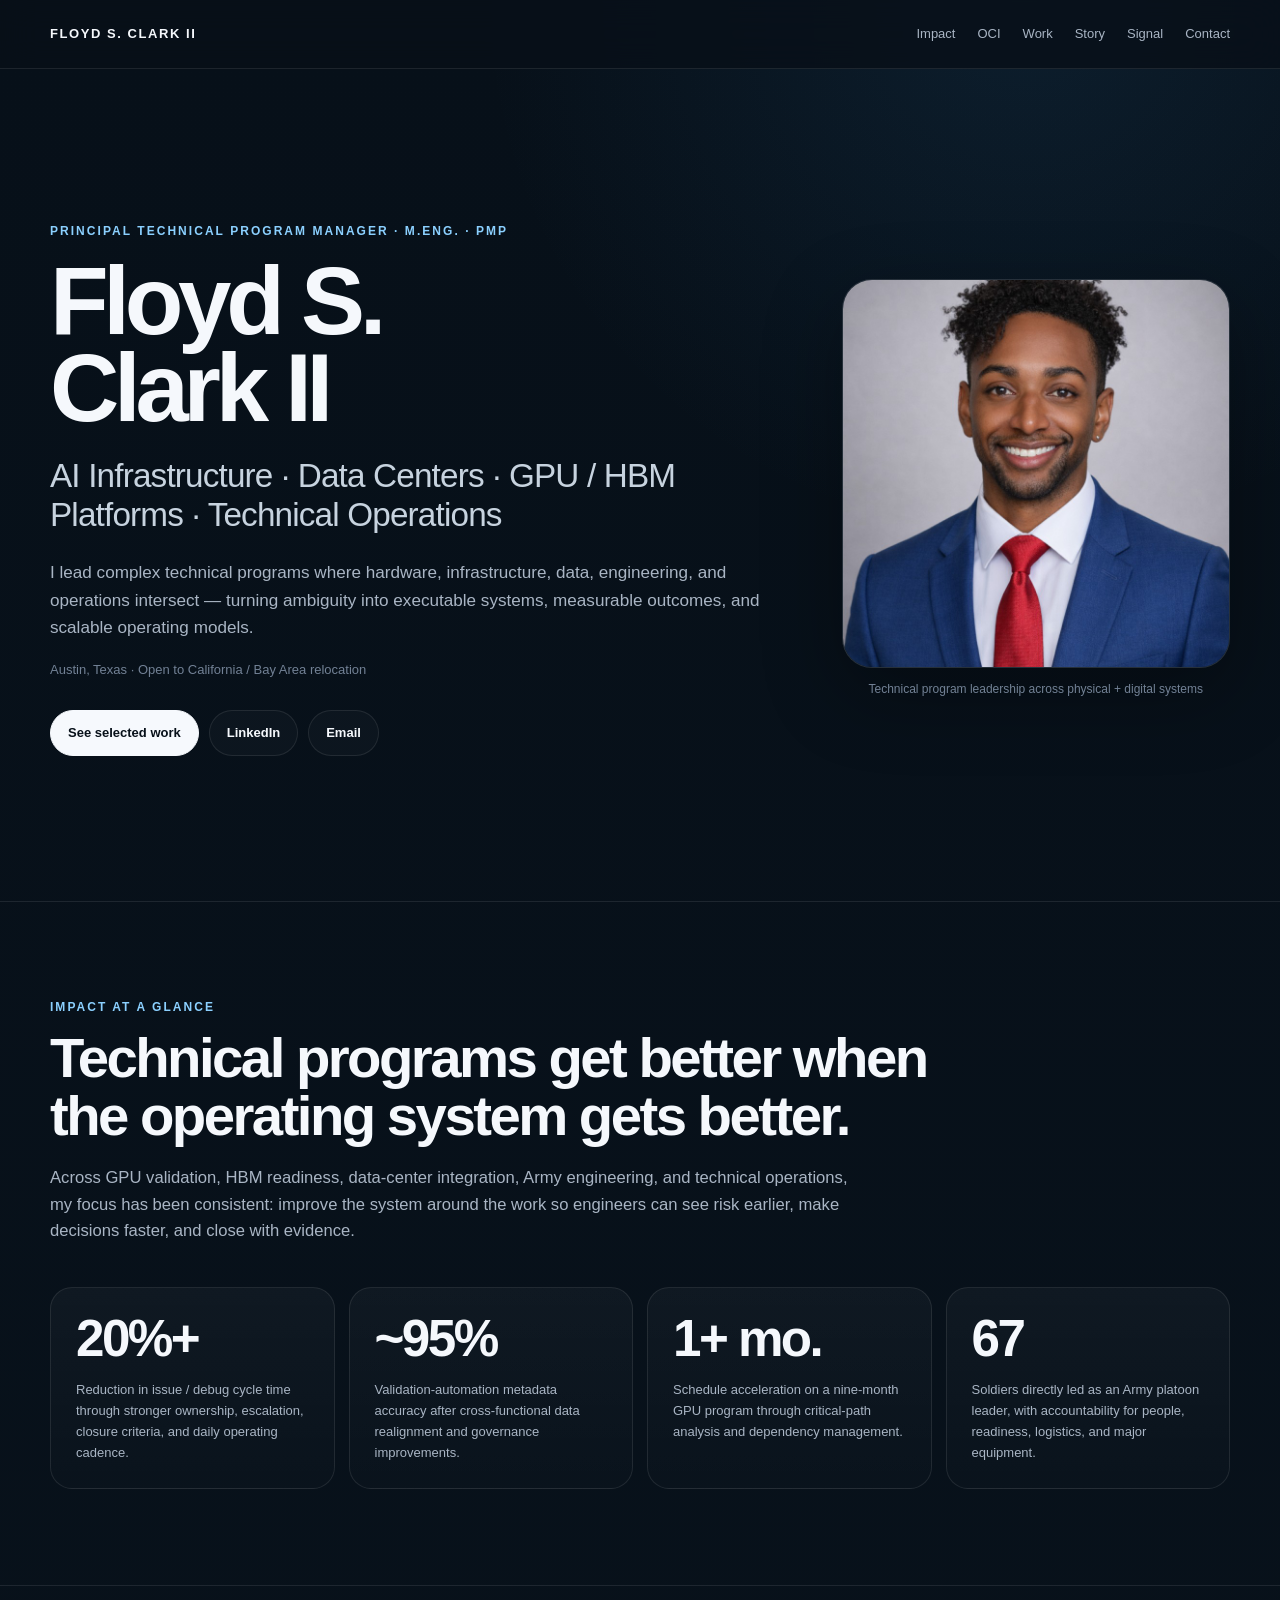
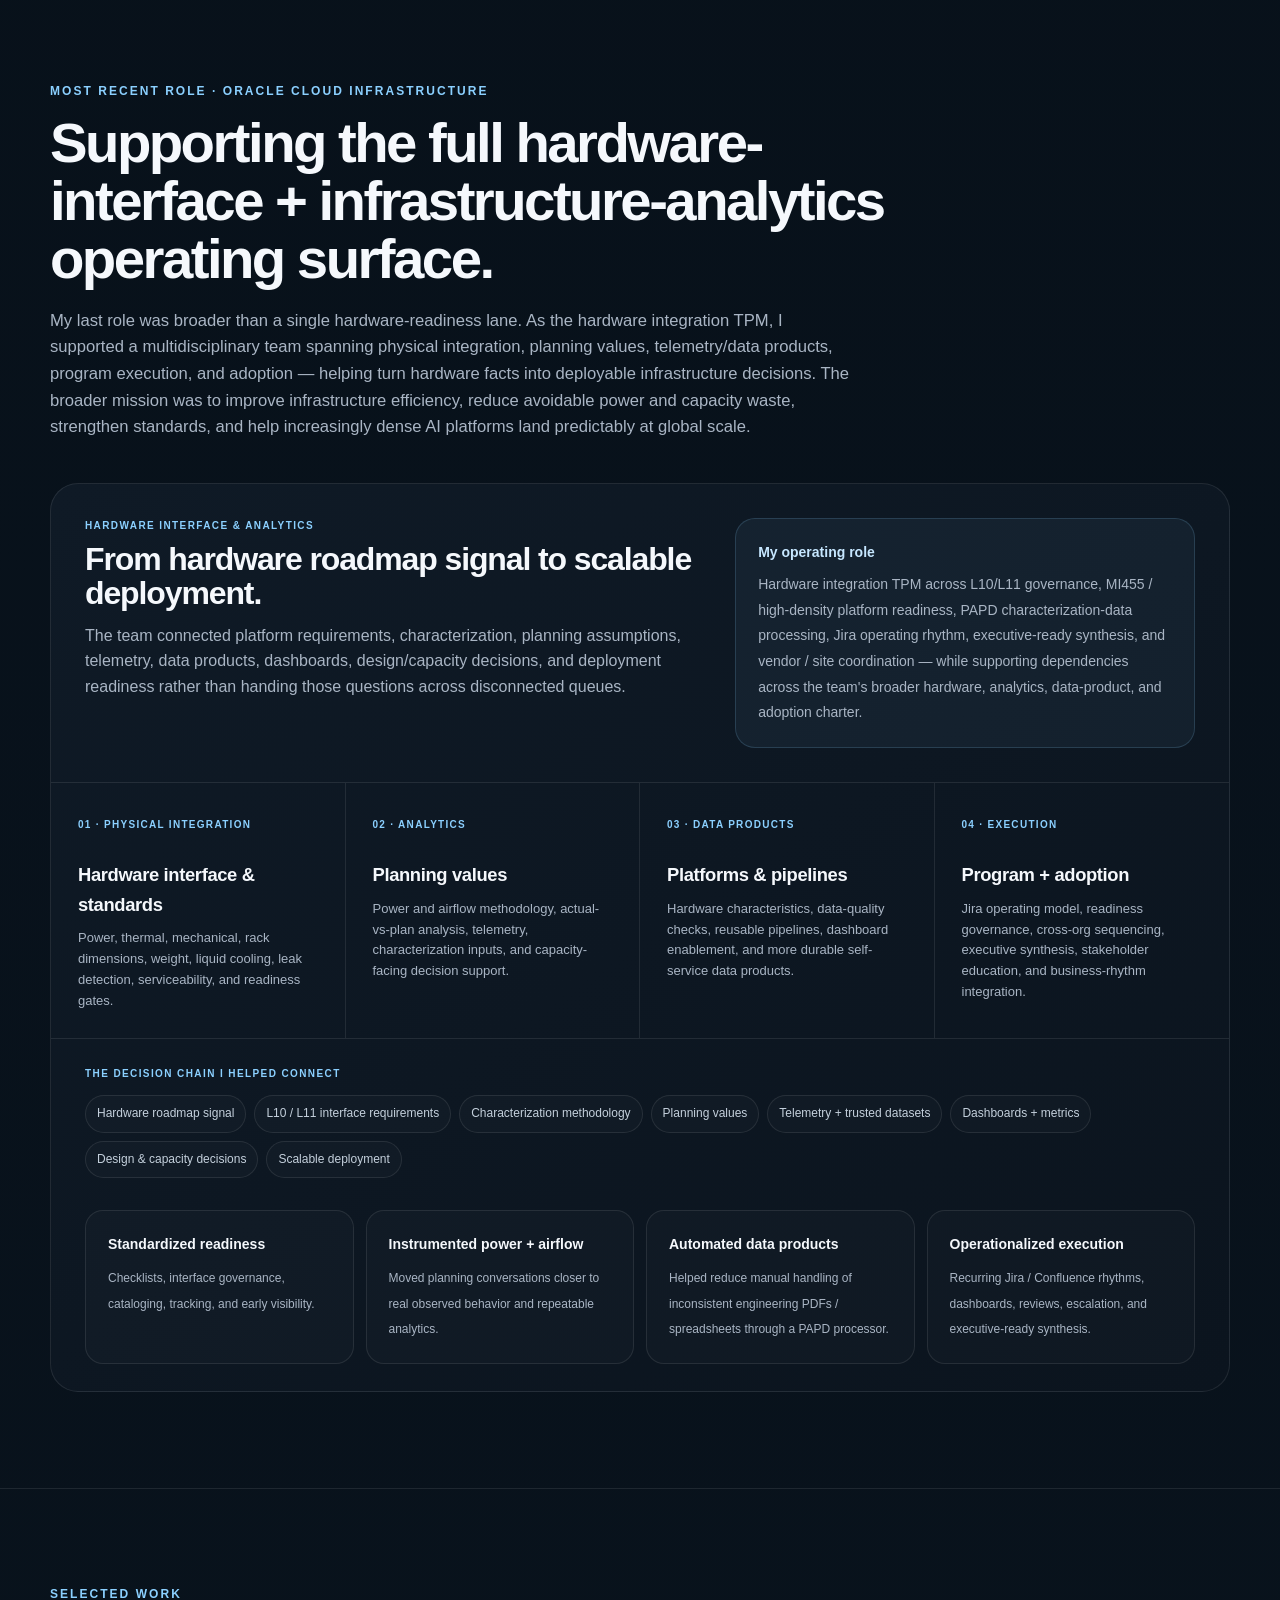
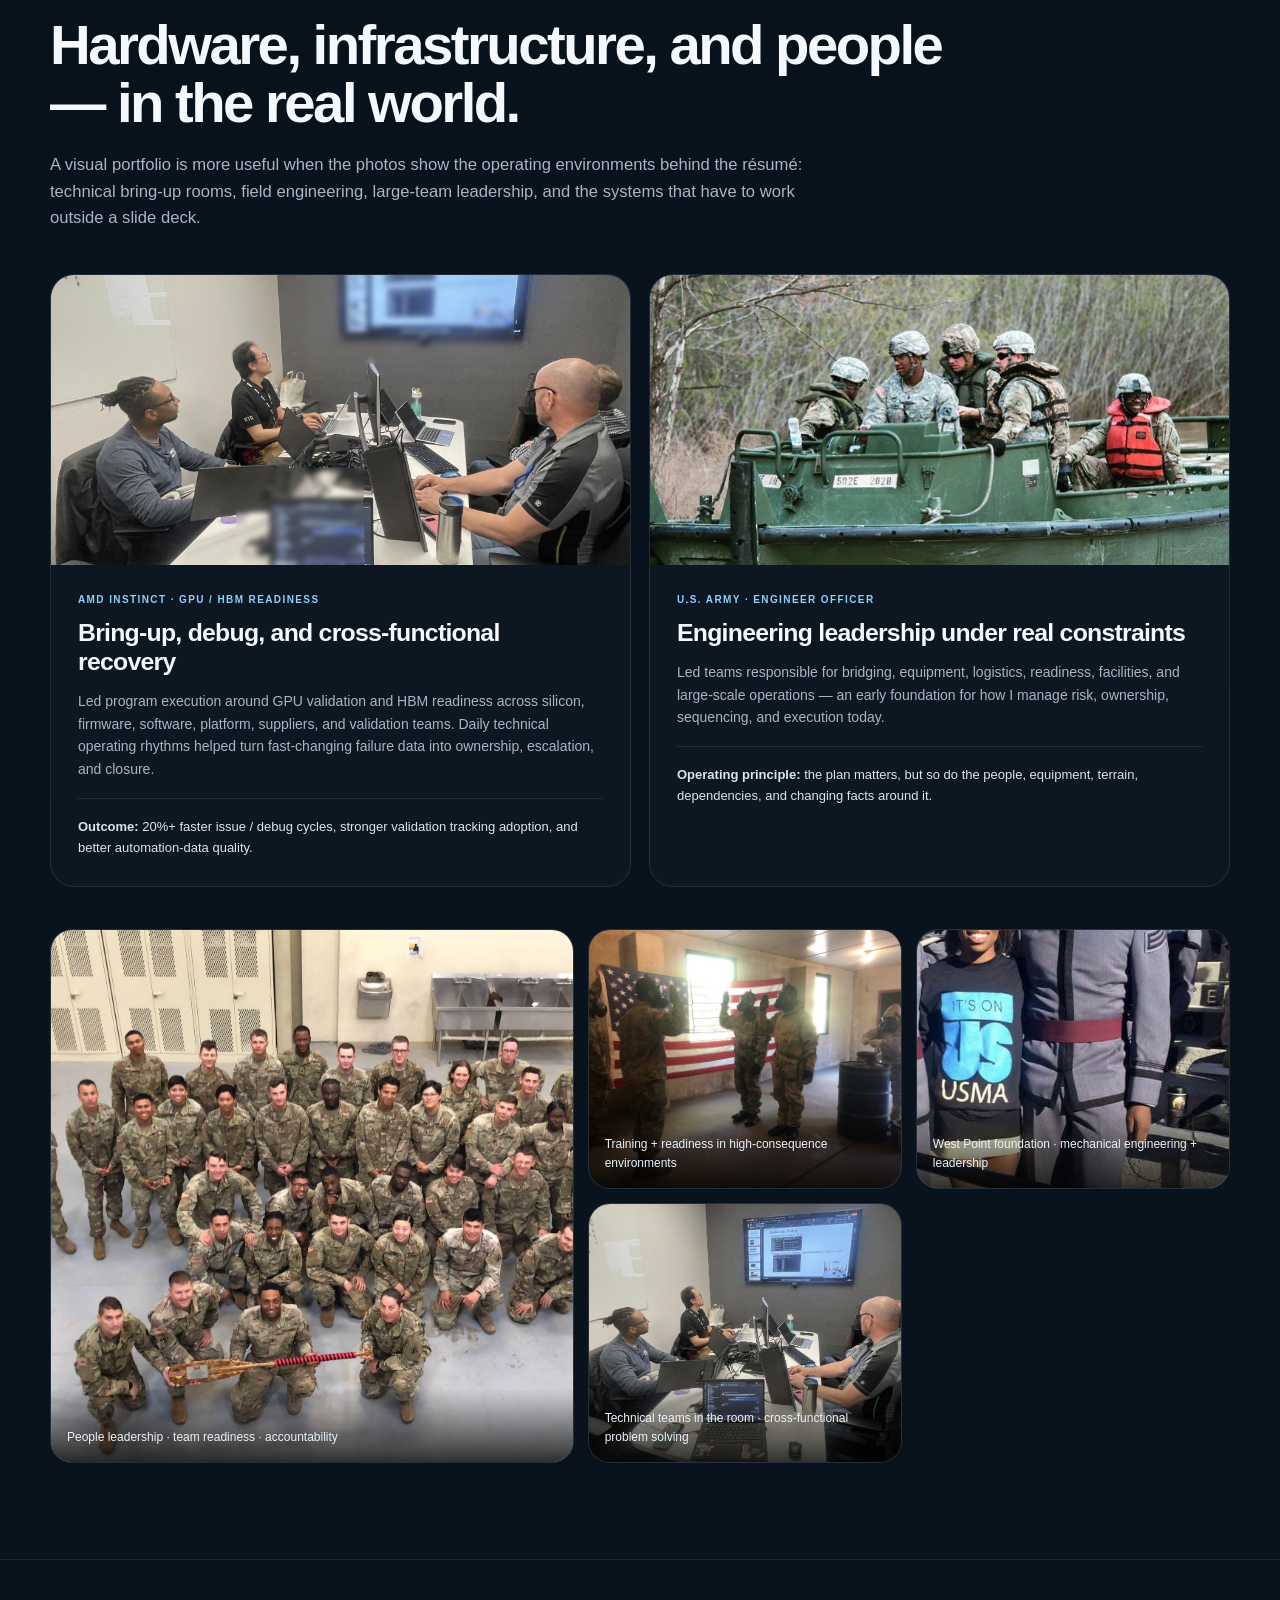
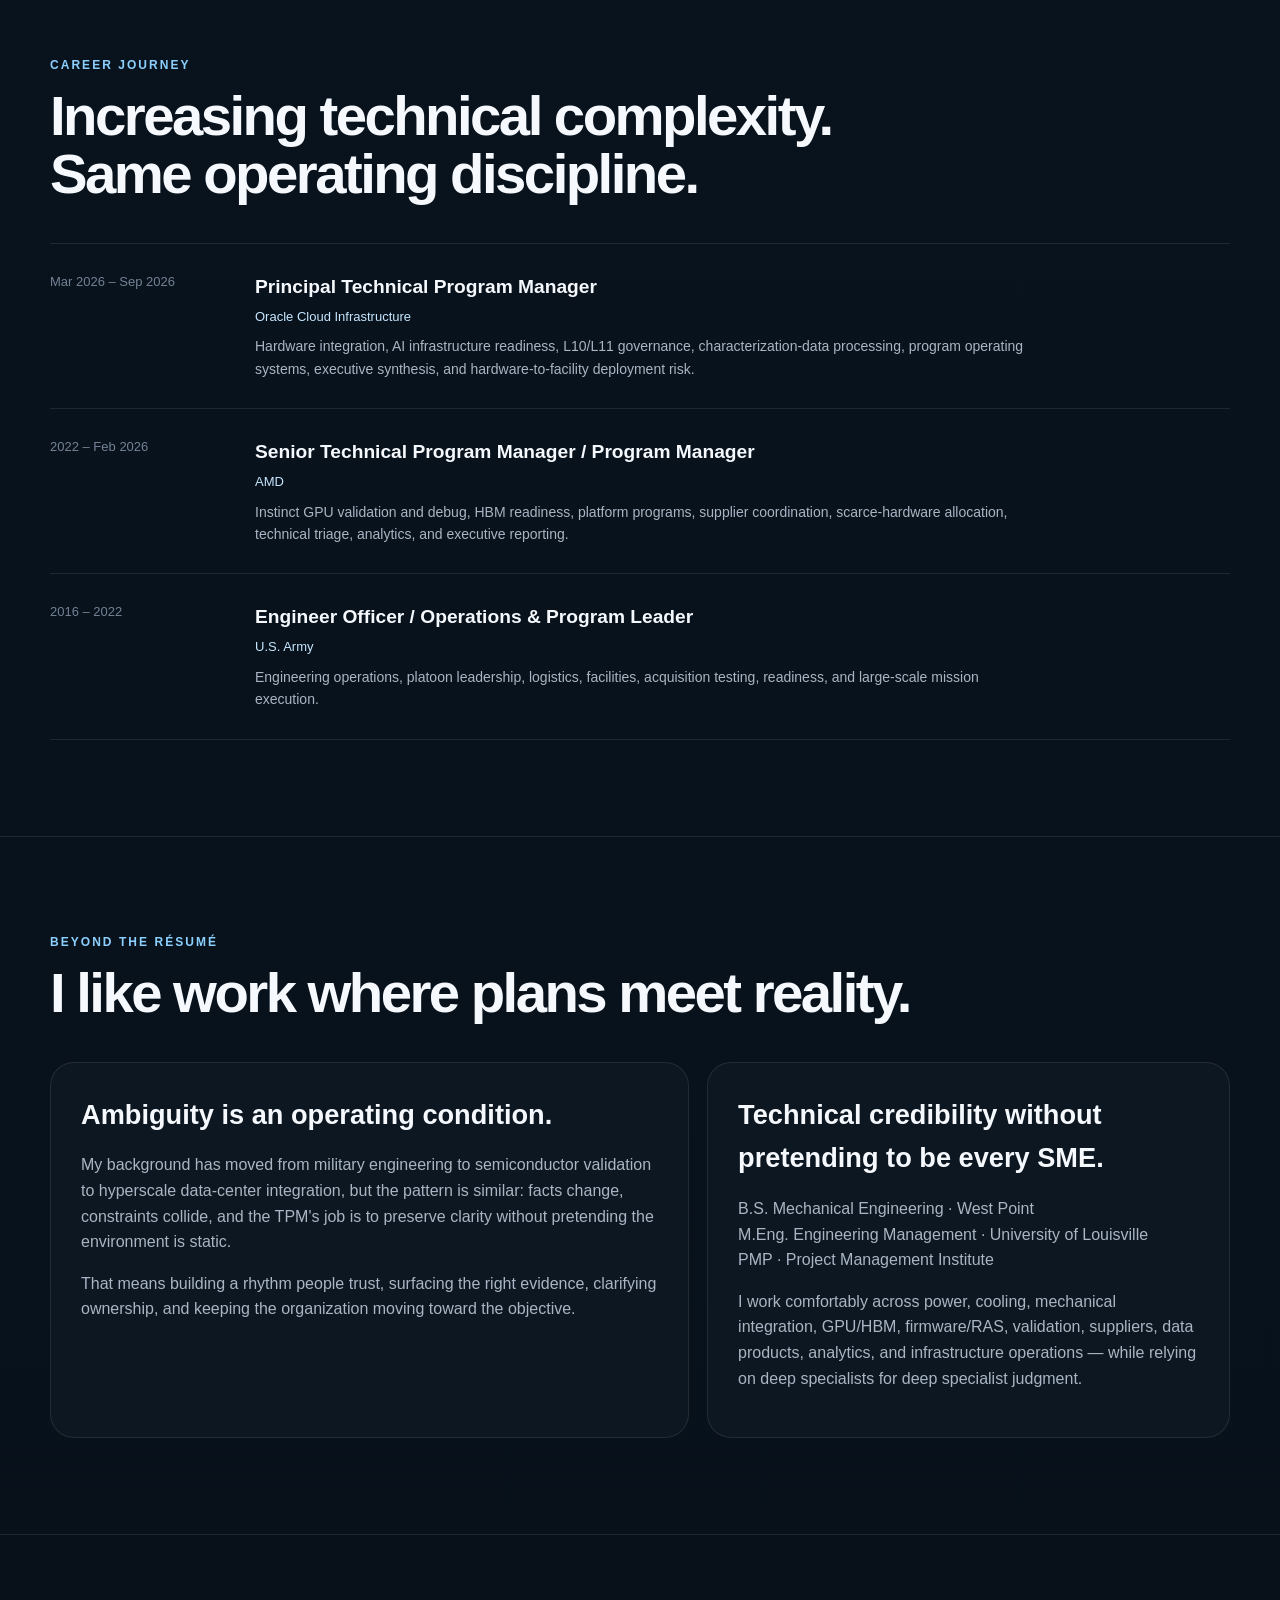
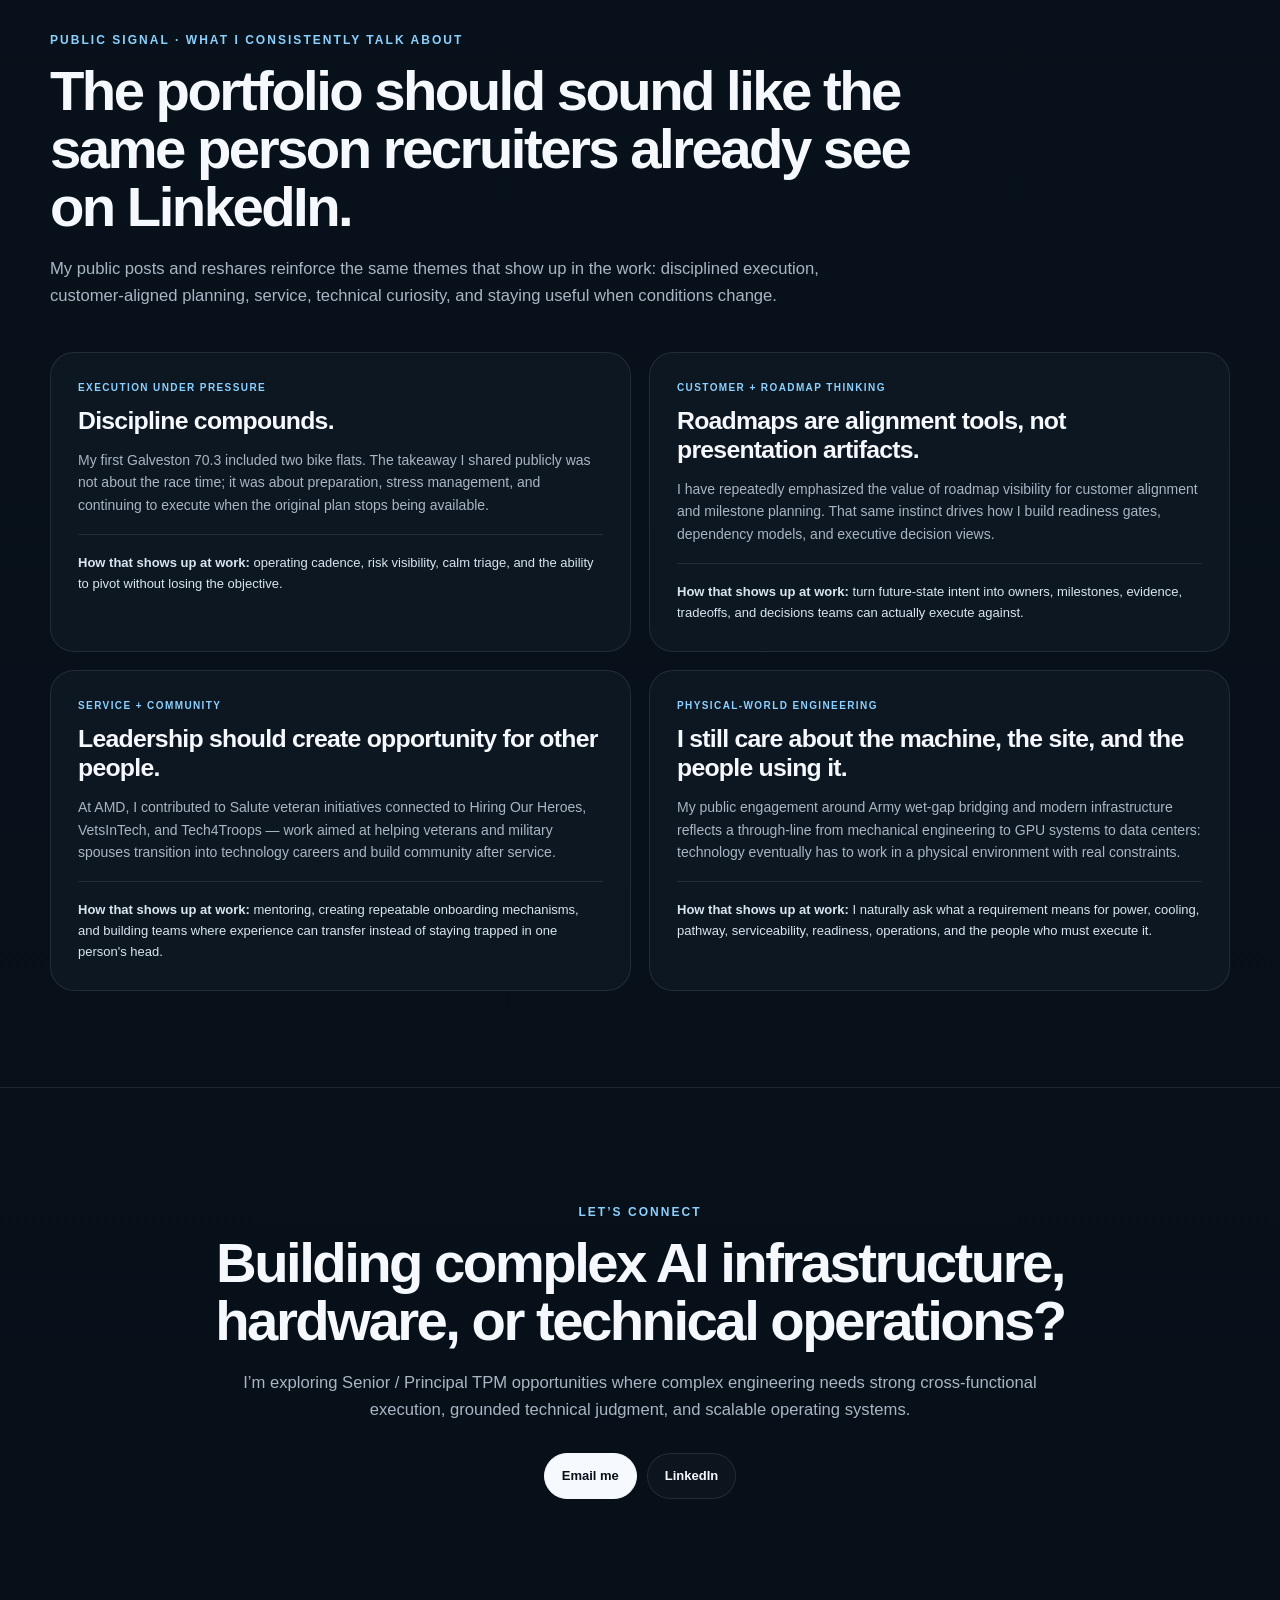
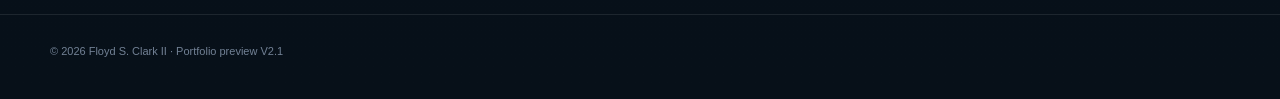
==== index.html @ 0fe0d71e "Load V2 portfolio with images" ====
<!DOCTYPE html>
<html lang="en">
<head>
<meta charset="UTF-8" />
<meta name="viewport" content="width=device-width, initial-scale=1.0" />
<title>Floyd S. Clark II | Principal Technical Program Manager</title>
<meta name="description" content="Principal Technical Program Manager spanning AI infrastructure, data center hardware integration, GPU/HBM readiness, analytics, automation, and technical operations." />
<style>
:root{
  --bg:#081018; --bg2:#0c151f; --card:#101b27; --card2:#0d1721;
  --text:#f5f8fc; --muted:#a9b5c4; --quiet:#728195; --line:rgba(255,255,255,.09);
  --accent:#8bd0ff; --accent2:#c6e7ff; --max:1180px;
}
*{box-sizing:border-box}
html{scroll-behavior:smooth}
body{margin:0;font-family:Inter,ui-sans-serif,-apple-system,BlinkMacSystemFont,"Segoe UI",Roboto,Arial,sans-serif;
  color:var(--text);line-height:1.6;background:
  radial-gradient(circle at 80% 0,rgba(57,143,207,.11),transparent 34rem),
  linear-gradient(180deg,#071019 0,#09131d 54%,#071019 100%);}
a{color:inherit;text-decoration:none} img{max-width:100%;display:block}
.container{width:min(calc(100% - 42px),var(--max));margin:auto}
nav{position:sticky;top:0;z-index:20;background:rgba(8,16,24,.80);backdrop-filter:blur(18px);border-bottom:1px solid var(--line)}
.navin{height:68px;display:flex;align-items:center;justify-content:space-between;gap:20px}
.brand{font-size:13px;font-weight:800;letter-spacing:.12em;text-transform:uppercase}
.navlinks{display:flex;gap:22px;color:var(--muted);font-size:13px}.navlinks a:hover{color:white}
.hero{min-height:calc(100vh - 68px);display:grid;align-items:center;padding:74px 0 66px}
.hero-grid{display:grid;grid-template-columns:1.3fr .7fr;gap:70px;align-items:center}
.eyebrow,.kicker{color:var(--accent);font-size:12px;font-weight:800;letter-spacing:.17em;text-transform:uppercase}
h1{font-size:clamp(3.8rem,7.5vw,7rem);line-height:.91;letter-spacing:-.055em;margin:16px 0 24px}
.hero h2{font-size:clamp(1.35rem,2.6vw,2.15rem);line-height:1.2;color:#c7d3df;font-weight:520;margin:0 0 24px;letter-spacing:-.025em}
.lede{font-size:1.07rem;color:var(--muted);max-width:760px}
.location{font-size:13px;color:var(--quiet);margin-top:18px}
.cta{display:flex;flex-wrap:wrap;gap:10px;margin-top:30px}
.btn{display:inline-flex;align-items:center;justify-content:center;border-radius:999px;border:1px solid var(--line);
  min-height:46px;padding:0 17px;font-weight:750;font-size:13px;background:rgba(255,255,255,.025)}
.btn.primary{background:#f6f9fd;color:#071019;border-color:#f6f9fd}
.headshot{aspect-ratio:1/1;overflow:hidden;border-radius:30px;border:1px solid var(--line);
  background:var(--card);box-shadow:0 25px 80px rgba(0,0,0,.32)}
.headshot img{width:100%;height:100%;object-fit:cover}
.headcap{text-align:center;color:var(--quiet);font-size:12px;margin-top:12px}
section{padding:96px 0;border-top:1px solid var(--line)}
.title{font-size:clamp(2.25rem,4.4vw,4.25rem);line-height:1.03;letter-spacing:-.045em;margin:12px 0 20px;max-width:920px}
.intro{max-width:800px;color:var(--muted);font-size:1.04rem}
.metrics{display:grid;grid-template-columns:repeat(4,1fr);gap:14px;margin-top:42px}
.metric{background:linear-gradient(180deg,rgba(255,255,255,.035),rgba(255,255,255,.012));border:1px solid var(--line);border-radius:22px;padding:25px;min-height:180px}
.num{font-size:clamp(2.15rem,4vw,3.8rem);font-weight:850;line-height:1;letter-spacing:-.05em;margin-bottom:16px}
.mlabel{color:var(--muted);font-size:13px}
.oci-shell{margin-top:42px;border:1px solid var(--line);border-radius:28px;overflow:hidden;background:linear-gradient(145deg,#0f1a26,#0b141e)}
.oci-top{display:grid;grid-template-columns:1.15fr .85fr;gap:28px;padding:34px;border-bottom:1px solid var(--line)}
.oci-top h3{font-size:2rem;line-height:1.08;letter-spacing:-.035em;margin:8px 0 12px}
.oci-top p{color:var(--muted);margin:0}
.rolebox{background:rgba(139,208,255,.055);border:1px solid rgba(139,208,255,.17);border-radius:20px;padding:22px}
.rolebox strong{display:block;color:var(--accent2);margin-bottom:8px;font-size:14px}
.rolebox span{color:var(--muted);font-size:14px}
.flow{display:grid;grid-template-columns:repeat(4,1fr);gap:0}
.flowcard{padding:27px;border-right:1px solid var(--line);min-height:210px}.flowcard:last-child{border-right:0}
.flowcard small{color:var(--accent);font-size:10px;font-weight:800;letter-spacing:.13em;text-transform:uppercase}
.flowcard h4{font-size:1.15rem;margin:25px 0 9px;letter-spacing:-.02em}.flowcard p{color:var(--muted);font-size:13px;margin:0}
.valuechain{padding:27px 34px;border-top:1px solid var(--line)}
.chain{display:flex;flex-wrap:wrap;gap:8px;margin-top:13px}
.chain span{border:1px solid var(--line);border-radius:999px;padding:8px 11px;font-size:12px;color:#c4d0dc;background:rgba(255,255,255,.02)}
.shifts{display:grid;grid-template-columns:repeat(4,1fr);gap:12px;margin-top:32px}
.shift{padding:22px;border-radius:18px;border:1px solid var(--line);background:rgba(255,255,255,.018)}
.shift strong{display:block;font-size:14px;margin-bottom:9px}.shift span{color:var(--muted);font-size:12px}
.workgrid{display:grid;grid-template-columns:repeat(2,1fr);gap:18px;margin-top:42px}
.card{border:1px solid var(--line);border-radius:24px;overflow:hidden;background:var(--card2)}
.cardimg{height:290px;overflow:hidden;background:#0f1924}.cardimg img{width:100%;height:100%;object-fit:cover}
.cardbody{padding:27px}.tag{color:var(--accent);font-size:10px;letter-spacing:.14em;text-transform:uppercase;font-weight:850}
.cardbody h3{font-size:1.55rem;line-height:1.18;letter-spacing:-.03em;margin:10px 0 12px}.cardbody p{font-size:14px;color:var(--muted)}
.result{border-top:1px solid var(--line);padding-top:18px;margin-top:18px;font-size:13px;color:#d8e5f1}
.gallery{display:grid;grid-template-columns:1.25fr .75fr .75fr;grid-template-rows:260px 260px;gap:14px;margin-top:42px}
.photo{border:1px solid var(--line);border-radius:22px;overflow:hidden;position:relative;background:#101a25}
.photo img{width:100%;height:100%;object-fit:cover}
.photo:first-child{grid-row:span 2}
.caption{position:absolute;left:0;right:0;bottom:0;padding:40px 16px 14px;background:linear-gradient(transparent,rgba(0,0,0,.78));font-size:12px;color:#e9f3fb}
.timeline{margin-top:40px;border-top:1px solid var(--line)}
.trow{display:grid;grid-template-columns:175px 1fr;gap:30px;padding:28px 0;border-bottom:1px solid var(--line)}
.date{color:var(--quiet);font-size:13px}.trow h3{margin:0 0 4px;font-size:1.2rem}.org{color:var(--accent2);font-size:13px;margin-bottom:8px}.trow p{margin:0;color:var(--muted);font-size:14px;max-width:780px}
.story{display:grid;grid-template-columns:1.1fr .9fr;gap:18px;margin-top:40px}
.storycard{border:1px solid var(--line);border-radius:24px;background:var(--card2);padding:30px;min-height:330px}.storycard h3{font-size:1.7rem;margin:0 0 14px}.storycard p{color:var(--muted)}
.contact{text-align:center;padding:115px 0}.contact .title,.contact .intro{margin-left:auto;margin-right:auto}.contact .cta{justify-content:center}
footer{border-top:1px solid var(--line);padding:28px 0 38px;color:var(--quiet);font-size:11px}
@media(max-width:900px){.hero-grid,.oci-top,.story{grid-template-columns:1fr}.headshot{max-width:320px}.metrics,.shifts{grid-template-columns:repeat(2,1fr)}.flow{grid-template-columns:repeat(2,1fr)}.flowcard:nth-child(2){border-right:0}.flowcard{border-bottom:1px solid var(--line)}.workgrid{grid-template-columns:1fr}.gallery{grid-template-columns:1fr 1fr;grid-template-rows:300px 220px 220px}.photo:first-child{grid-column:span 2;grid-row:auto}}
@media(max-width:650px){.container{width:min(calc(100% - 28px),var(--max))}.navlinks a:not(:last-child){display:none}.metrics,.shifts,.flow,.gallery{grid-template-columns:1fr}.flowcard{border-right:0}.gallery{grid-template-rows:260px 220px 220px 220px}.photo:first-child{grid-column:auto}.trow{grid-template-columns:1fr;gap:7px}section{padding:75px 0}}
</style>
</head>
<body>
<nav><div class="container navin"><a class="brand" href="#top">Floyd S. Clark II</a><div class="navlinks"><a href="#impact">Impact</a><a href="#oci">OCI</a><a href="#work">Work</a><a href="#story">Story</a><a href="#signal">Signal</a><a href="#contact">Contact</a></div></div></nav>

<main id="top">
<section class="hero" style="border-top:0">
  <div class="container hero-grid">
    <div>
      <div class="eyebrow">Principal Technical Program Manager · M.Eng. · PMP</div>
      <h1>Floyd S.<br>Clark II</h1>
      <h2>AI Infrastructure · Data Centers · GPU / HBM Platforms · Technical Operations</h2>
      <p class="lede">I lead complex technical programs where hardware, infrastructure, data, engineering, and operations intersect — turning ambiguity into executable systems, measurable outcomes, and scalable operating models.</p>
      <p class="location">Austin, Texas · Open to California / Bay Area relocation</p>
      <div class="cta"><a class="btn primary" href="#work">See selected work</a><a class="btn" href="https://www.linkedin.com/in/floyd-clark-meng-pmp-558619215" target="_blank">LinkedIn</a><a class="btn" href="mailto:floyd.clark.usma@gmail.com">Email</a></div>
    </div>
    <div><div class="headshot"><img src="images/headshot.jpg" alt="Floyd S. Clark II headshot"></div><div class="headcap">Technical program leadership across physical + digital systems</div></div>
  </div>
</section>

<section id="impact">
<div class="container">
  <div class="kicker">Impact at a glance</div>
  <h2 class="title">Technical programs get better when the operating system gets better.</h2>
  <p class="intro">Across GPU validation, HBM readiness, data-center integration, Army engineering, and technical operations, my focus has been consistent: improve the system around the work so engineers can see risk earlier, make decisions faster, and close with evidence.</p>
  <div class="metrics">
    <div class="metric"><div class="num">20%+</div><div class="mlabel">Reduction in issue / debug cycle time through stronger ownership, escalation, closure criteria, and daily operating cadence.</div></div>
    <div class="metric"><div class="num">~95%</div><div class="mlabel">Validation-automation metadata accuracy after cross-functional data realignment and governance improvements.</div></div>
    <div class="metric"><div class="num">1+ mo.</div><div class="mlabel">Schedule acceleration on a nine-month GPU program through critical-path analysis and dependency management.</div></div>
    <div class="metric"><div class="num">67</div><div class="mlabel">Soldiers directly led as an Army platoon leader, with accountability for people, readiness, logistics, and major equipment.</div></div>
  </div>
</div>
</section>

<section id="oci">
<div class="container">
  <div class="kicker">Most recent role · Oracle Cloud Infrastructure</div>
  <h2 class="title">Supporting the full hardware-interface + infrastructure-analytics operating surface.</h2>
  <p class="intro">My last role was broader than a single hardware-readiness lane. As the hardware integration TPM, I supported a multidisciplinary team spanning physical integration, planning values, telemetry/data products, program execution, and adoption — helping turn hardware facts into deployable infrastructure decisions. The broader mission was to improve infrastructure efficiency, reduce avoidable power and capacity waste, strengthen standards, and help increasingly dense AI platforms land predictably at global scale.</p>

  <div class="oci-shell">
    <div class="oci-top">
      <div>
        <div class="tag">Hardware Interface & Analytics</div>
        <h3>From hardware roadmap signal to scalable deployment.</h3>
        <p>The team connected platform requirements, characterization, planning assumptions, telemetry, data products, dashboards, design/capacity decisions, and deployment readiness rather than handing those questions across disconnected queues.</p>
      </div>
      <div class="rolebox">
        <strong>My operating role</strong>
        <span>Hardware integration TPM across L10/L11 governance, MI455 / high-density platform readiness, PAPD characterization-data processing, Jira operating rhythm, executive-ready synthesis, and vendor / site coordination — while supporting dependencies across the team's broader hardware, analytics, data-product, and adoption charter.</span>
      </div>
    </div>

    <div class="flow">
      <div class="flowcard"><small>01 · Physical integration</small><h4>Hardware interface & standards</h4><p>Power, thermal, mechanical, rack dimensions, weight, liquid cooling, leak detection, serviceability, and readiness gates.</p></div>
      <div class="flowcard"><small>02 · Analytics</small><h4>Planning values</h4><p>Power and airflow methodology, actual-vs-plan analysis, telemetry, characterization inputs, and capacity-facing decision support.</p></div>
      <div class="flowcard"><small>03 · Data products</small><h4>Platforms & pipelines</h4><p>Hardware characteristics, data-quality checks, reusable pipelines, dashboard enablement, and more durable self-service data products.</p></div>
      <div class="flowcard"><small>04 · Execution</small><h4>Program + adoption</h4><p>Jira operating model, readiness governance, cross-org sequencing, executive synthesis, stakeholder education, and business-rhythm integration.</p></div>
    </div>

    <div class="valuechain">
      <div class="tag">The decision chain I helped connect</div>
      <div class="chain">
        <span>Hardware roadmap signal</span><span>L10 / L11 interface requirements</span><span>Characterization methodology</span><span>Planning values</span><span>Telemetry + trusted datasets</span><span>Dashboards + metrics</span><span>Design & capacity decisions</span><span>Scalable deployment</span>
      </div>
      <div class="shifts">
        <div class="shift"><strong>Standardized readiness</strong><span>Checklists, interface governance, cataloging, tracking, and early visibility.</span></div>
        <div class="shift"><strong>Instrumented power + airflow</strong><span>Moved planning conversations closer to real observed behavior and repeatable analytics.</span></div>
        <div class="shift"><strong>Automated data products</strong><span>Helped reduce manual handling of inconsistent engineering PDFs / spreadsheets through a PAPD processor.</span></div>
        <div class="shift"><strong>Operationalized execution</strong><span>Recurring Jira / Confluence rhythms, dashboards, reviews, escalation, and executive-ready synthesis.</span></div>
      </div>
    </div>
  </div>
</div>
</section>

<section id="work">
<div class="container">
  <div class="kicker">Selected work</div>
  <h2 class="title">Hardware, infrastructure, and people — in the real world.</h2>
  <p class="intro">A visual portfolio is more useful when the photos show the operating environments behind the résumé: technical bring-up rooms, field engineering, large-team leadership, and the systems that have to work outside a slide deck.</p>

  <div class="workgrid">
    <article class="card">
      <div class="cardimg"><img src="images/amd-bringup.jpg" alt="Technical bring-up and validation working session"></div>
      <div class="cardbody"><div class="tag">AMD Instinct · GPU / HBM readiness</div><h3>Bring-up, debug, and cross-functional recovery</h3><p>Led program execution around GPU validation and HBM readiness across silicon, firmware, software, platform, suppliers, and validation teams. Daily technical operating rhythms helped turn fast-changing failure data into ownership, escalation, and closure.</p><div class="result"><strong>Outcome:</strong> 20%+ faster issue / debug cycles, stronger validation tracking adoption, and better automation-data quality.</div></div>
    </article>

    <article class="card">
      <div class="cardimg"><img src="images/army-bridge.jpg" alt="Army bridging and field engineering operations"></div>
      <div class="cardbody"><div class="tag">U.S. Army · Engineer Officer</div><h3>Engineering leadership under real constraints</h3><p>Led teams responsible for bridging, equipment, logistics, readiness, facilities, and large-scale operations — an early foundation for how I manage risk, ownership, sequencing, and execution today.</p><div class="result"><strong>Operating principle:</strong> the plan matters, but so do the people, equipment, terrain, dependencies, and changing facts around it.</div></div>
    </article>
  </div>

  <div class="gallery">
    <div class="photo"><img src="images/army-team.jpg" alt="Army engineering team"><div class="caption">People leadership · team readiness · accountability</div></div>
    <div class="photo"><img src="images/army-cbrn.jpg" alt="Army training environment"><div class="caption">Training + readiness in high-consequence environments</div></div>
    <div class="photo"><img src="images/westpoint.jpg" alt="West Point military academy graduation setting"><div class="caption">West Point foundation · mechanical engineering + leadership</div></div>
    <div class="photo"><img src="images/amd-bringup-raw.jpg" alt="Technical working session"><div class="caption">Technical teams in the room · cross-functional problem solving</div></div>
  </div>
</div>
</section>

<section id="journey">
<div class="container">
  <div class="kicker">Career journey</div>
  <h2 class="title">Increasing technical complexity. Same operating discipline.</h2>
  <div class="timeline">
    <div class="trow"><div class="date">Mar 2026 – Sep 2026</div><div><h3>Principal Technical Program Manager</h3><div class="org">Oracle Cloud Infrastructure</div><p>Hardware integration, AI infrastructure readiness, L10/L11 governance, characterization-data processing, program operating systems, executive synthesis, and hardware-to-facility deployment risk.</p></div></div>
    <div class="trow"><div class="date">2022 – Feb 2026</div><div><h3>Senior Technical Program Manager / Program Manager</h3><div class="org">AMD</div><p>Instinct GPU validation and debug, HBM readiness, platform programs, supplier coordination, scarce-hardware allocation, technical triage, analytics, and executive reporting.</p></div></div>
    <div class="trow"><div class="date">2016 – 2022</div><div><h3>Engineer Officer / Operations & Program Leader</h3><div class="org">U.S. Army</div><p>Engineering operations, platoon leadership, logistics, facilities, acquisition testing, readiness, and large-scale mission execution.</p></div></div>
  </div>
</div>
</section>

<section id="story">
<div class="container">
  <div class="kicker">Beyond the résumé</div>
  <h2 class="title">I like work where plans meet reality.</h2>
  <div class="story">
    <div class="storycard"><h3>Ambiguity is an operating condition.</h3><p>My background has moved from military engineering to semiconductor validation to hyperscale data-center integration, but the pattern is similar: facts change, constraints collide, and the TPM's job is to preserve clarity without pretending the environment is static.</p><p>That means building a rhythm people trust, surfacing the right evidence, clarifying ownership, and keeping the organization moving toward the objective.</p></div>
    <div class="storycard"><h3>Technical credibility without pretending to be every SME.</h3><p>B.S. Mechanical Engineering · West Point<br>M.Eng. Engineering Management · University of Louisville<br>PMP · Project Management Institute</p><p>I work comfortably across power, cooling, mechanical integration, GPU/HBM, firmware/RAS, validation, suppliers, data products, analytics, and infrastructure operations — while relying on deep specialists for deep specialist judgment.</p></div>
  </div>
</div>
</section>


<section id="signal">
<div class="container">
  <div class="kicker">Public signal · what I consistently talk about</div>
  <h2 class="title">The portfolio should sound like the same person recruiters already see on LinkedIn.</h2>
  <p class="intro">My public posts and reshares reinforce the same themes that show up in the work: disciplined execution, customer-aligned planning, service, technical curiosity, and staying useful when conditions change.</p>

  <div class="workgrid">
    <article class="card">
      <div class="cardbody">
        <div class="tag">Execution under pressure</div>
        <h3>Discipline compounds.</h3>
        <p>My first Galveston 70.3 included two bike flats. The takeaway I shared publicly was not about the race time; it was about preparation, stress management, and continuing to execute when the original plan stops being available.</p>
        <div class="result"><strong>How that shows up at work:</strong> operating cadence, risk visibility, calm triage, and the ability to pivot without losing the objective.</div>
      </div>
    </article>

    <article class="card">
      <div class="cardbody">
        <div class="tag">Customer + roadmap thinking</div>
        <h3>Roadmaps are alignment tools, not presentation artifacts.</h3>
        <p>I have repeatedly emphasized the value of roadmap visibility for customer alignment and milestone planning. That same instinct drives how I build readiness gates, dependency models, and executive decision views.</p>
        <div class="result"><strong>How that shows up at work:</strong> turn future-state intent into owners, milestones, evidence, tradeoffs, and decisions teams can actually execute against.</div>
      </div>
    </article>

    <article class="card">
      <div class="cardbody">
        <div class="tag">Service + community</div>
        <h3>Leadership should create opportunity for other people.</h3>
        <p>At AMD, I contributed to Salute veteran initiatives connected to Hiring Our Heroes, VetsInTech, and Tech4Troops — work aimed at helping veterans and military spouses transition into technology careers and build community after service.</p>
        <div class="result"><strong>How that shows up at work:</strong> mentoring, creating repeatable onboarding mechanisms, and building teams where experience can transfer instead of staying trapped in one person's head.</div>
      </div>
    </article>

    <article class="card">
      <div class="cardbody">
        <div class="tag">Physical-world engineering</div>
        <h3>I still care about the machine, the site, and the people using it.</h3>
        <p>My public engagement around Army wet-gap bridging and modern infrastructure reflects a through-line from mechanical engineering to GPU systems to data centers: technology eventually has to work in a physical environment with real constraints.</p>
        <div class="result"><strong>How that shows up at work:</strong> I naturally ask what a requirement means for power, cooling, pathway, serviceability, readiness, operations, and the people who must execute it.</div>
      </div>
    </article>
  </div>
</div>
</section>

<section id="contact" class="contact">
<div class="container">
  <div class="kicker">Let’s connect</div>
  <h2 class="title">Building complex AI infrastructure, hardware, or technical operations?</h2>
  <p class="intro">I’m exploring Senior / Principal TPM opportunities where complex engineering needs strong cross-functional execution, grounded technical judgment, and scalable operating systems.</p>
  <div class="cta"><a class="btn primary" href="mailto:floyd.clark.usma@gmail.com">Email me</a><a class="btn" href="https://www.linkedin.com/in/floyd-clark-meng-pmp-558619215" target="_blank">LinkedIn</a></div>
</div>
</section>
</main>

<footer><div class="container">© 2026 Floyd S. Clark II · Portfolio preview V2.1</div></footer>
</body>
</html>
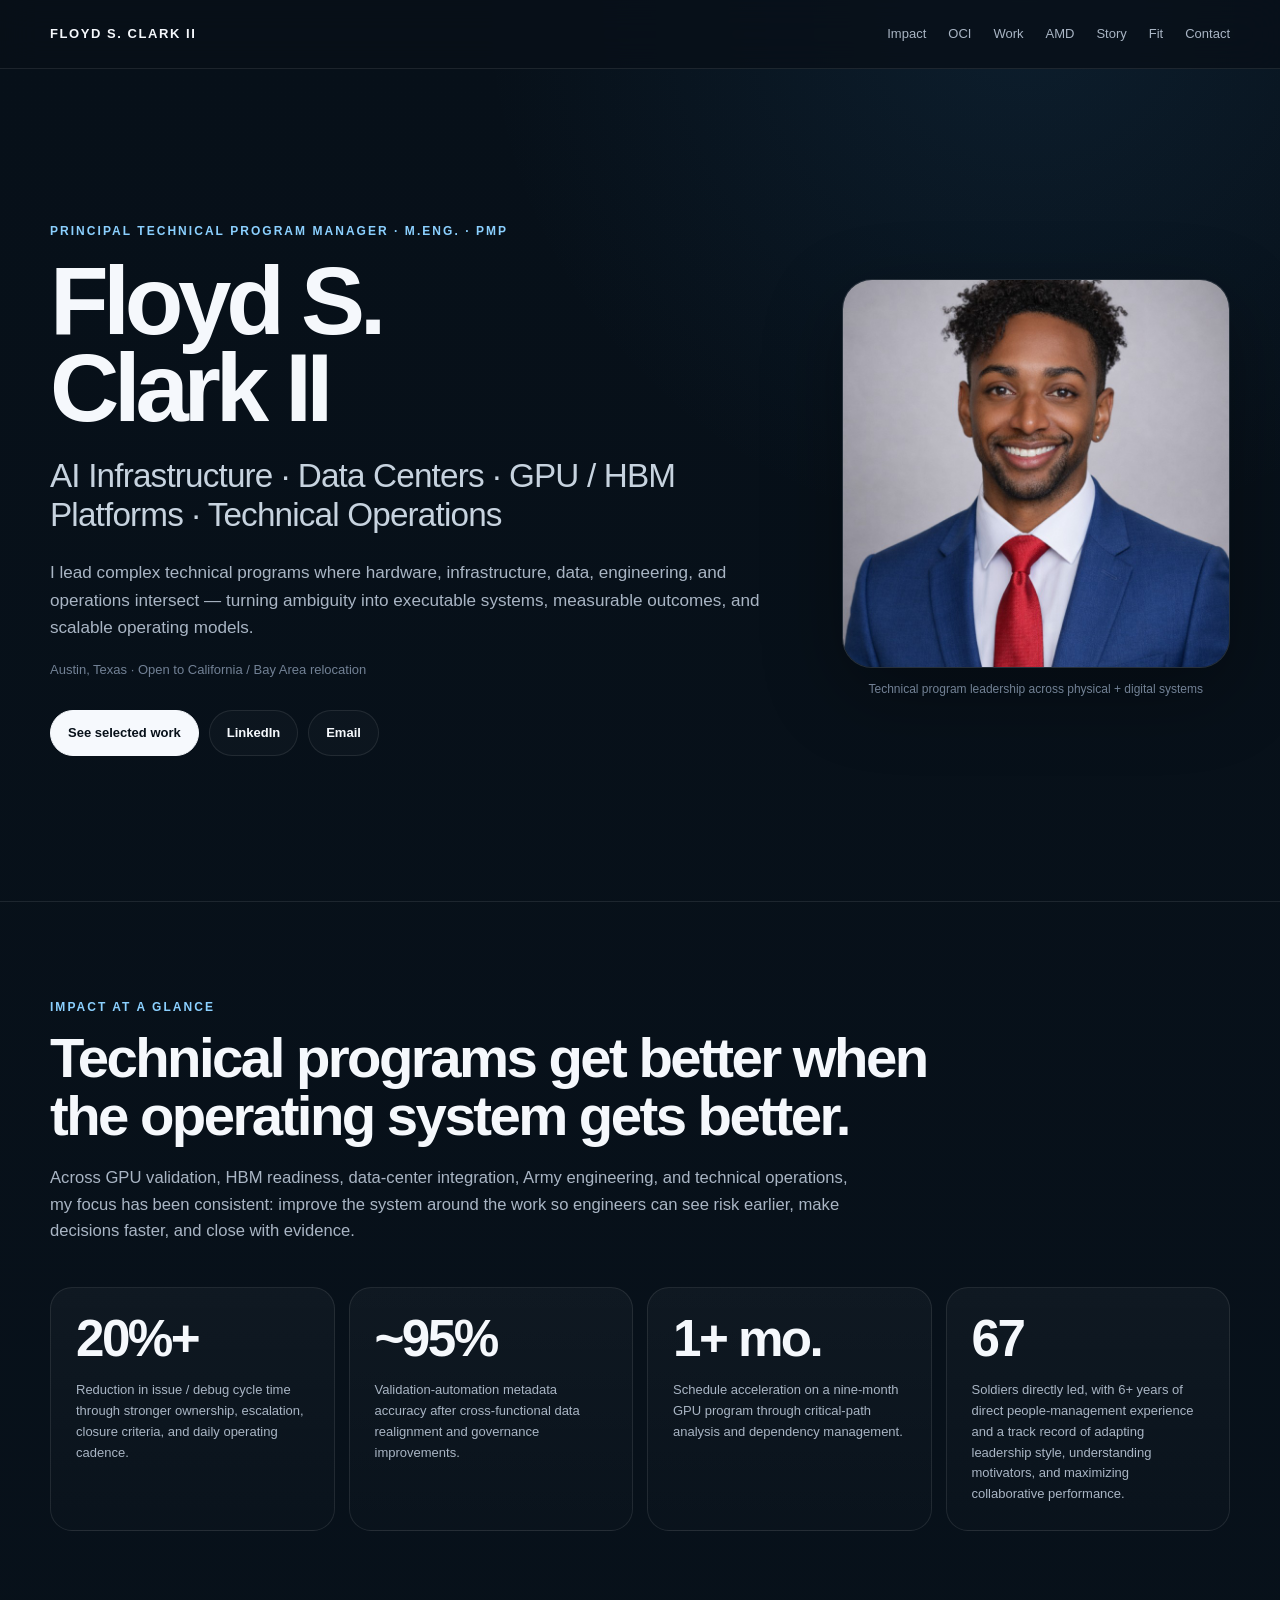
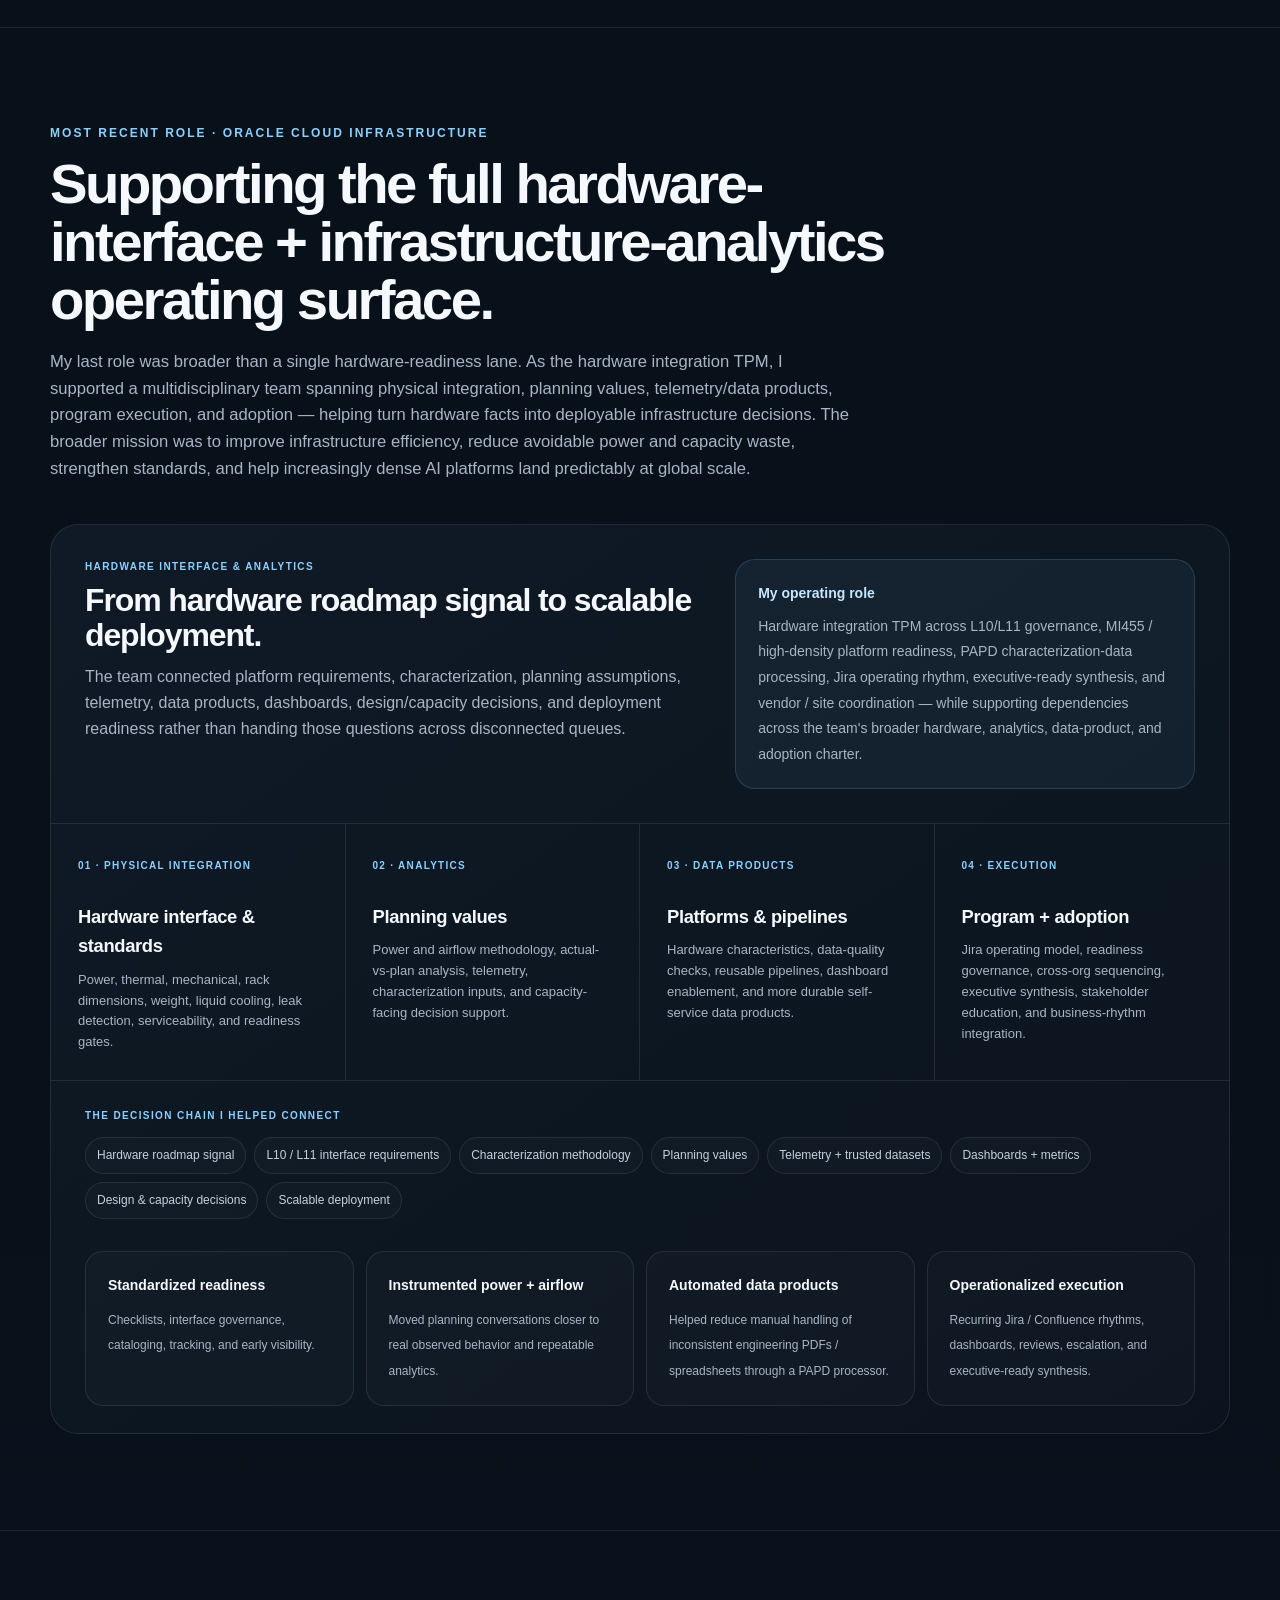
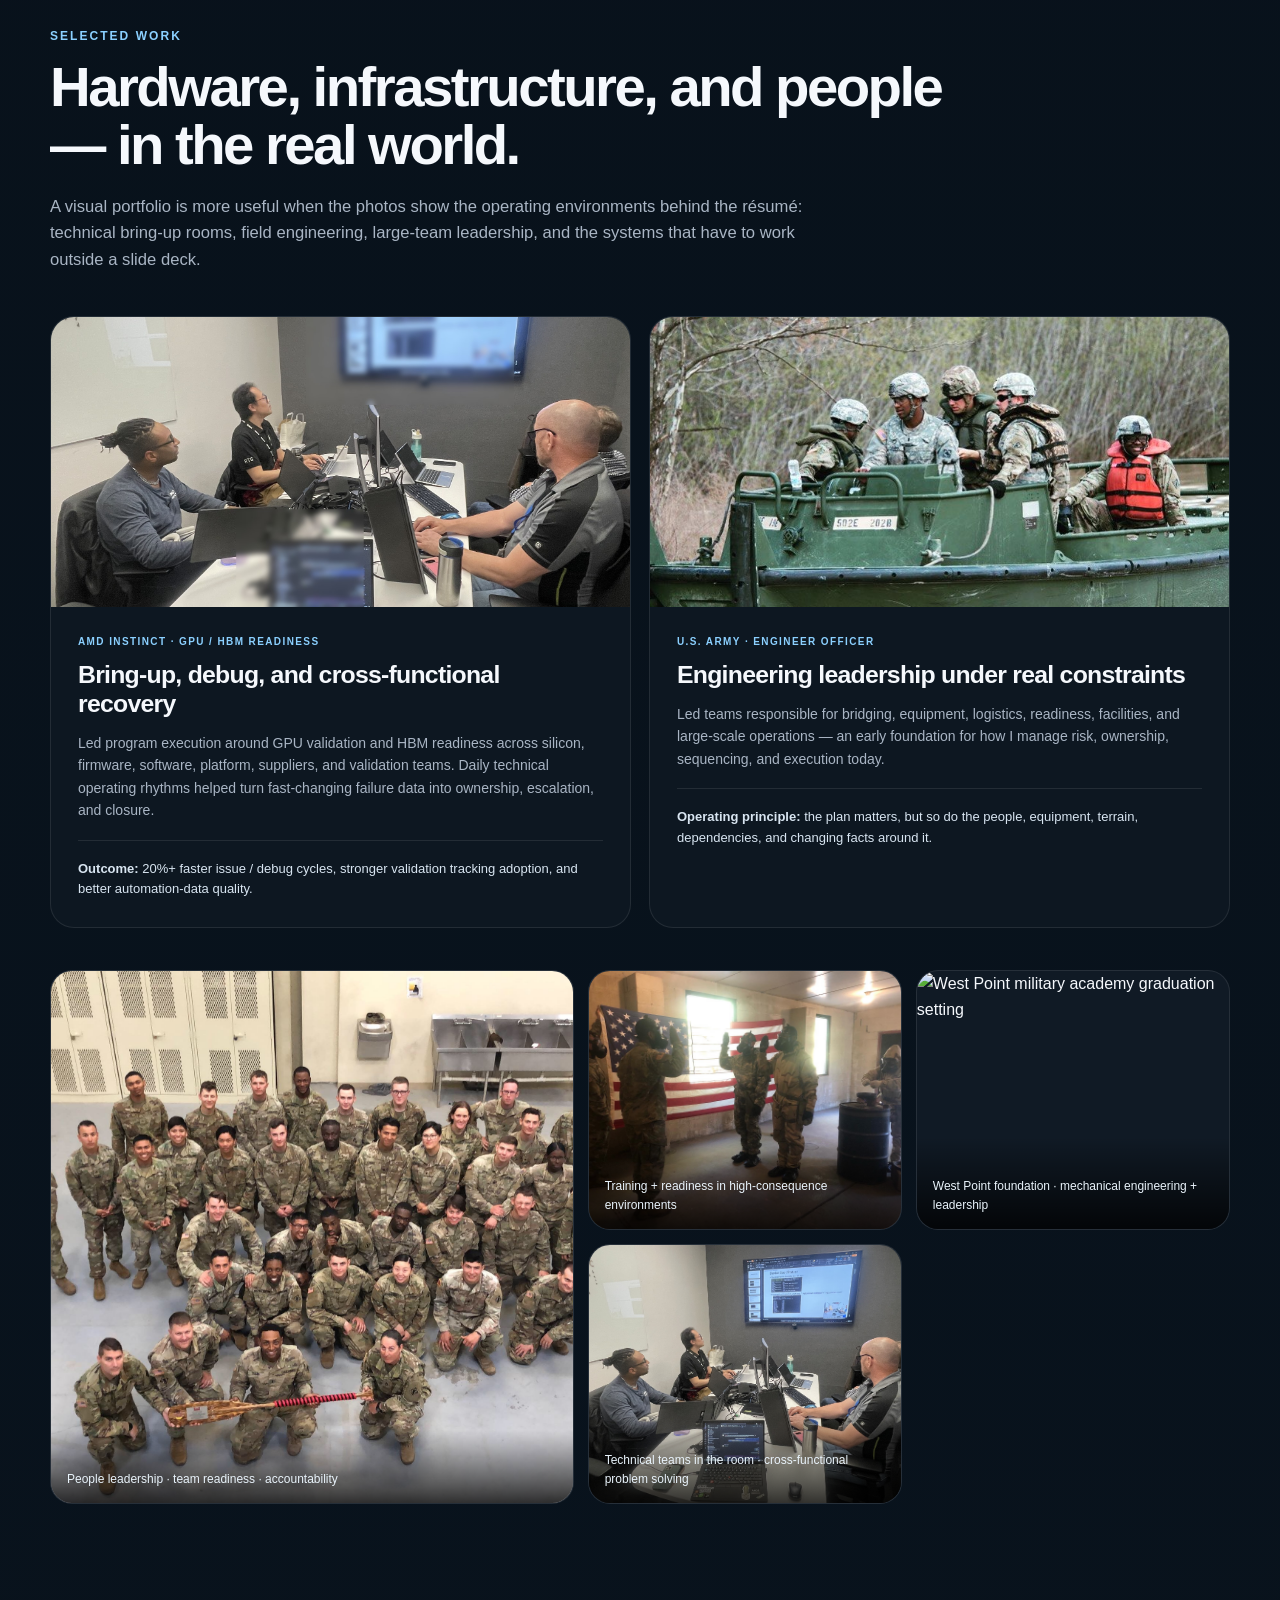
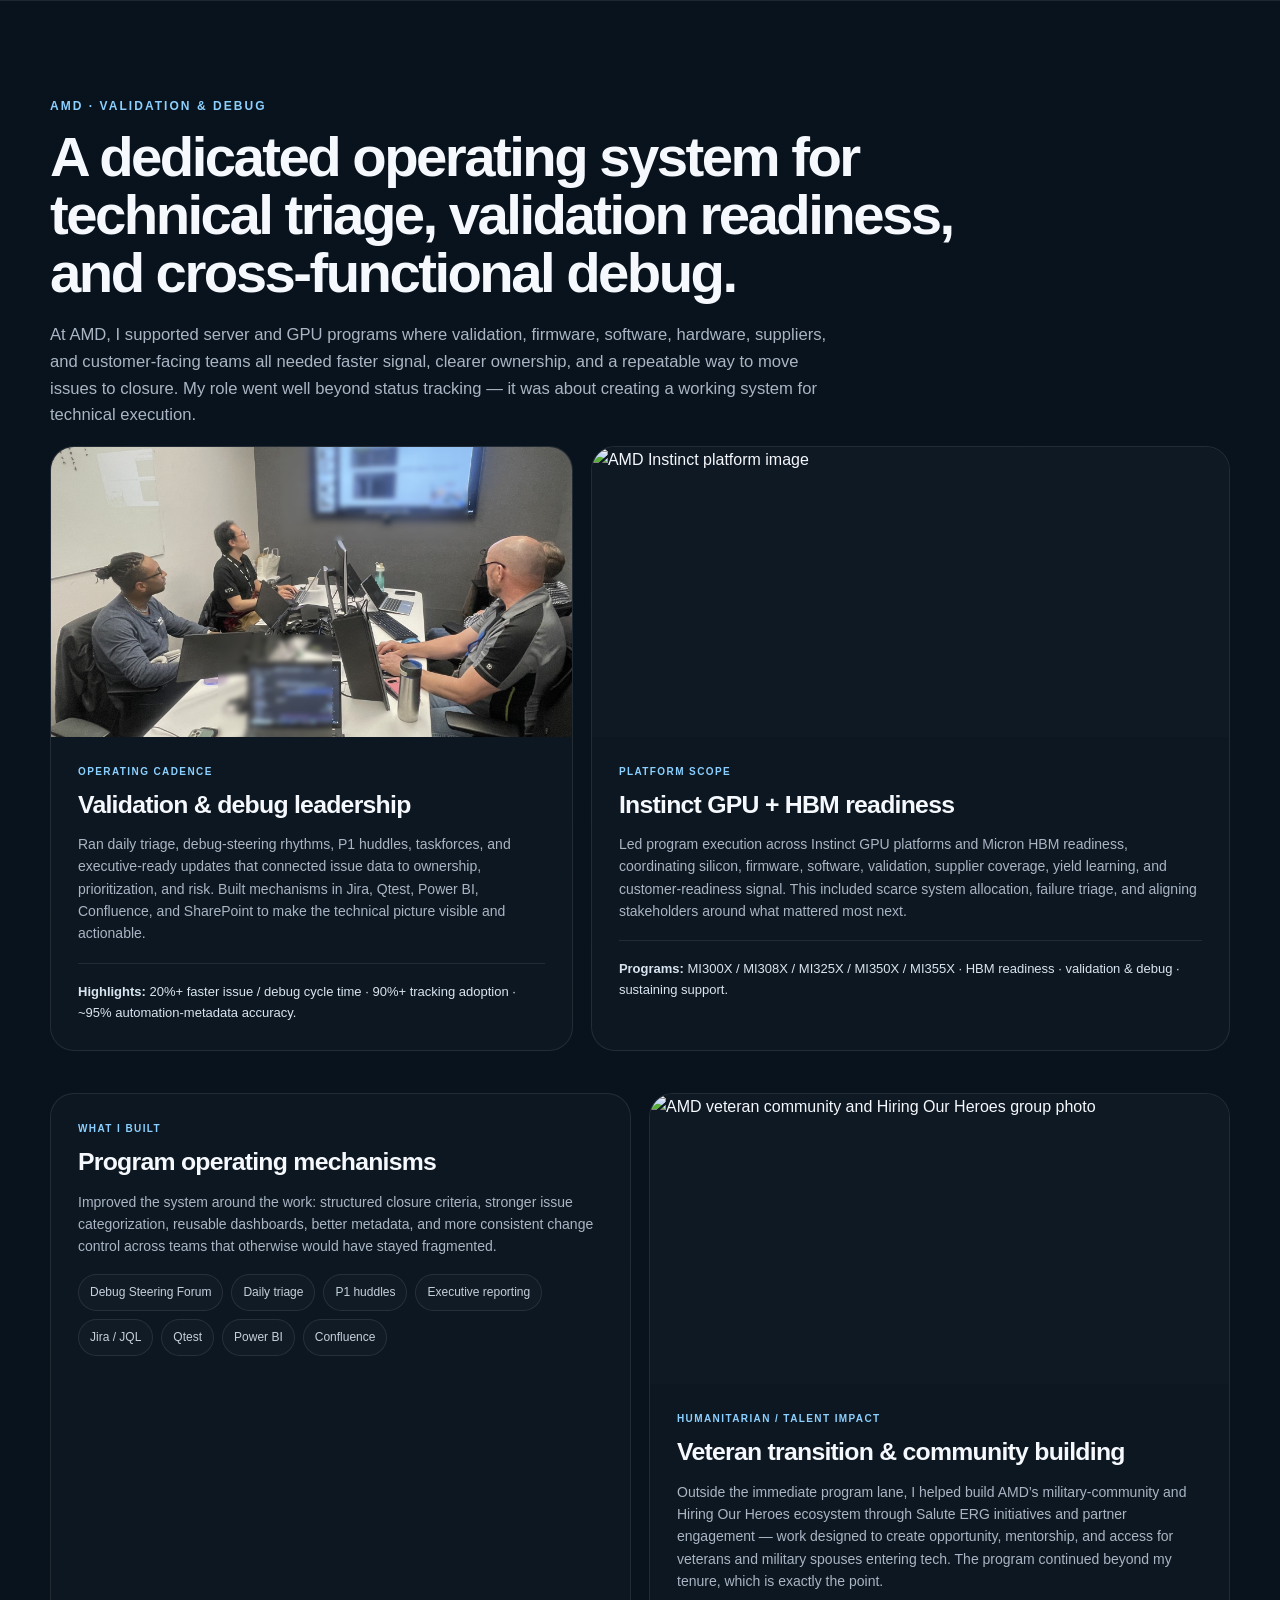
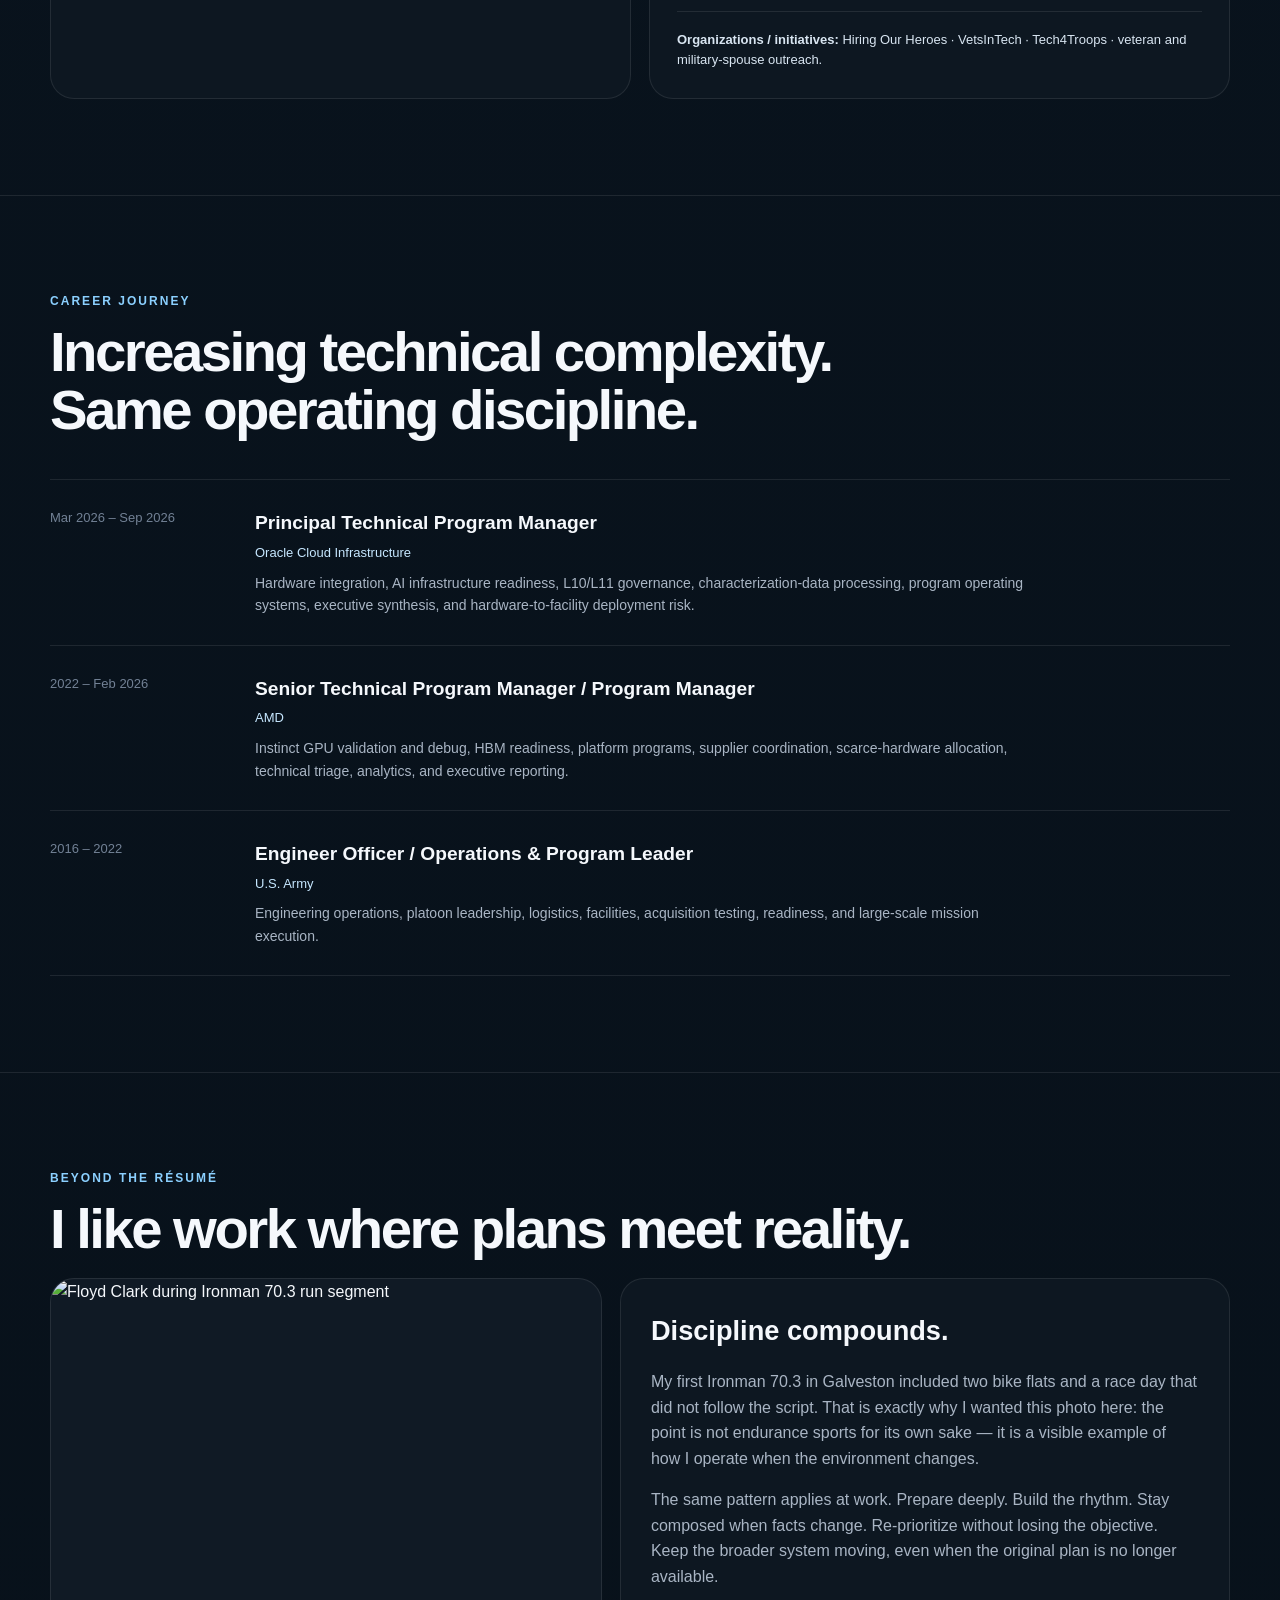
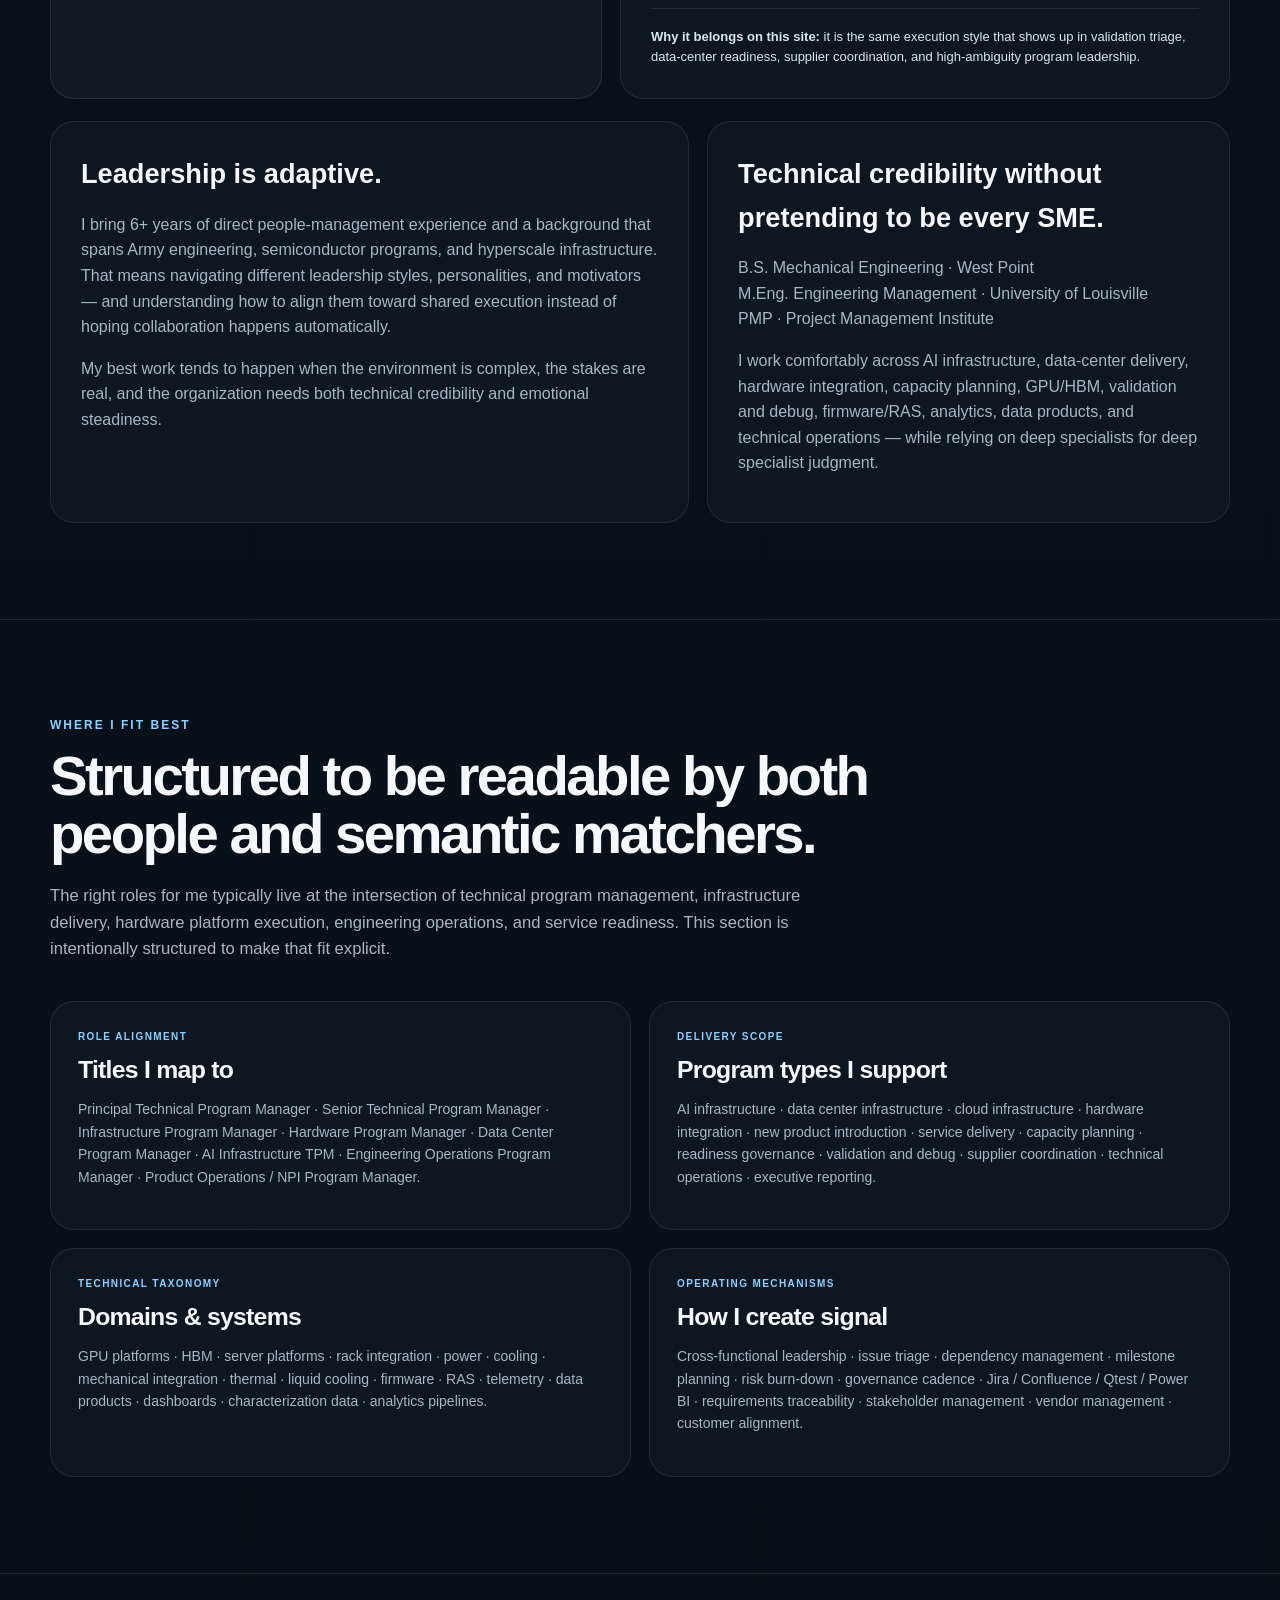
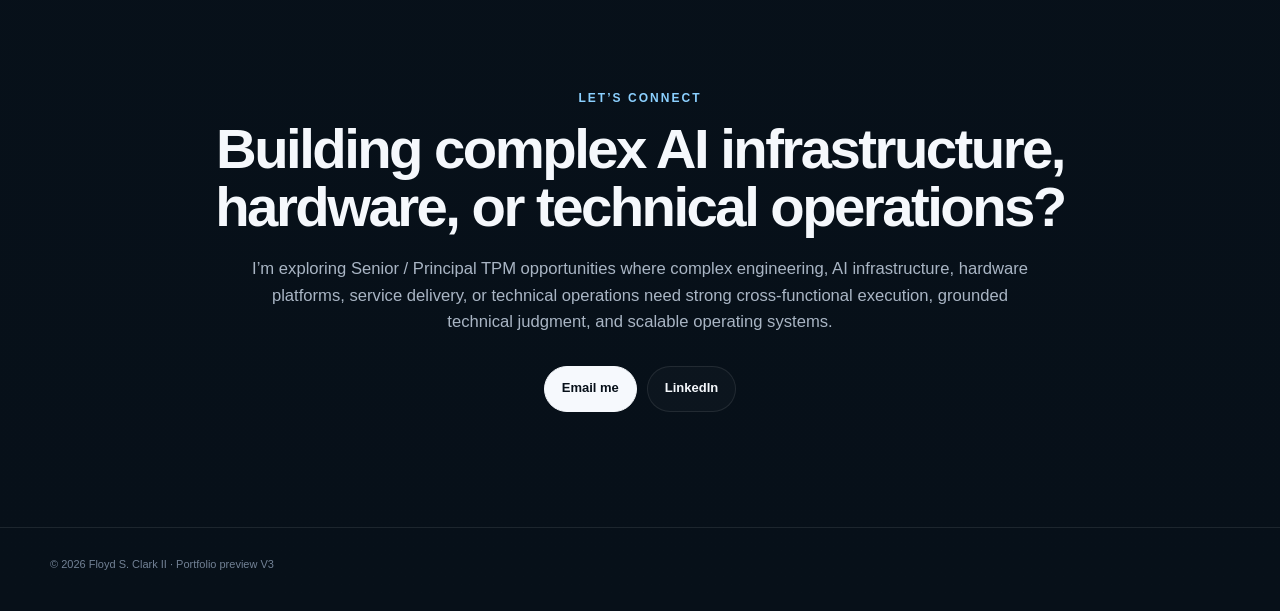
==== commit 8c8e83bb: "Load V3 portfolio update" ====
--- a/index.html
+++ b/index.html
@@ -4,7 +4,10 @@
 <meta charset="UTF-8" />
 <meta name="viewport" content="width=device-width, initial-scale=1.0" />
 <title>Floyd S. Clark II | Principal Technical Program Manager</title>
-<meta name="description" content="Principal Technical Program Manager spanning AI infrastructure, data center hardware integration, GPU/HBM readiness, analytics, automation, and technical operations." />
+<meta name="description" content="Principal Technical Program Manager spanning AI infrastructure, data center hardware integration, GPU/HBM validation and debug, analytics, automation, capacity planning, service delivery, and technical operations." />
+
+<meta name="keywords" content="Principal Technical Program Manager, Senior Technical Program Manager, AI infrastructure, data center infrastructure, technical program management, hardware integration, cloud infrastructure, validation and debug, GPU validation, HBM, server platforms, capacity planning, program governance, NPI, product operations, service delivery, engineering operations, supplier management, cross-functional leadership, technical operations, hardware readiness, data products, analytics, executive reporting" />
+
 <style>
 :root{
   --bg:#081018; --bg2:#0c151f; --card:#101b27; --card2:#0d1721;
@@ -82,10 +85,22 @@
 footer{border-top:1px solid var(--line);padding:28px 0 38px;color:var(--quiet);font-size:11px}
 @media(max-width:900px){.hero-grid,.oci-top,.story{grid-template-columns:1fr}.headshot{max-width:320px}.metrics,.shifts{grid-template-columns:repeat(2,1fr)}.flow{grid-template-columns:repeat(2,1fr)}.flowcard:nth-child(2){border-right:0}.flowcard{border-bottom:1px solid var(--line)}.workgrid{grid-template-columns:1fr}.gallery{grid-template-columns:1fr 1fr;grid-template-rows:300px 220px 220px}.photo:first-child{grid-column:span 2;grid-row:auto}}
 @media(max-width:650px){.container{width:min(calc(100% - 28px),var(--max))}.navlinks a:not(:last-child){display:none}.metrics,.shifts,.flow,.gallery{grid-template-columns:1fr}.flowcard{border-right:0}.gallery{grid-template-rows:260px 220px 220px 220px}.photo:first-child{grid-column:auto}.trow{grid-template-columns:1fr;gap:7px}section{padding:75px 0}}
+
+    .story-visual{display:grid;grid-template-columns:.95fr 1.05fr;gap:18px;align-items:stretch;margin-top:18px}
+    .story-visual .storycard{min-height:420px}
+    .story-photo{border:1px solid var(--line);border-radius:24px;overflow:hidden;background:#101a25}
+    .story-photo img{width:100%;height:100%;object-fit:cover;object-position:center 30%}
+    .chipgrid{display:flex;flex-wrap:wrap;gap:8px;margin-top:16px}
+    .chip{border:1px solid var(--line);border-radius:999px;padding:8px 11px;font-size:12px;color:#c4d0dc;background:rgba(255,255,255,.02)}
+    .amdgrid{display:grid;grid-template-columns:1fr 1fr;gap:18px;margin-top:42px}
+    .amdrow{display:grid;grid-template-columns:.9fr 1.1fr;gap:18px;align-items:stretch}
+    .fitgrid{display:grid;grid-template-columns:repeat(2,1fr);gap:18px;margin-top:38px}
+    @media(max-width:900px){.story-visual,.amdrow,.amdgrid,.fitgrid{grid-template-columns:1fr}}
+
 </style>
 </head>
 <body>
-<nav><div class="container navin"><a class="brand" href="#top">Floyd S. Clark II</a><div class="navlinks"><a href="#impact">Impact</a><a href="#oci">OCI</a><a href="#work">Work</a><a href="#story">Story</a><a href="#signal">Signal</a><a href="#contact">Contact</a></div></div></nav>
+<nav><div class="container navin"><a class="brand" href="#top">Floyd S. Clark II</a><div class="navlinks"><a href="#impact">Impact</a><a href="#oci">OCI</a><a href="#work">Work</a><a href="#amd">AMD</a><a href="#story">Story</a><a href="#fit">Fit</a><a href="#contact">Contact</a></div></div></nav>
 
 <main id="top">
 <section class="hero" style="border-top:0">
@@ -111,7 +126,7 @@
     <div class="metric"><div class="num">20%+</div><div class="mlabel">Reduction in issue / debug cycle time through stronger ownership, escalation, closure criteria, and daily operating cadence.</div></div>
     <div class="metric"><div class="num">~95%</div><div class="mlabel">Validation-automation metadata accuracy after cross-functional data realignment and governance improvements.</div></div>
     <div class="metric"><div class="num">1+ mo.</div><div class="mlabel">Schedule acceleration on a nine-month GPU program through critical-path analysis and dependency management.</div></div>
-    <div class="metric"><div class="num">67</div><div class="mlabel">Soldiers directly led as an Army platoon leader, with accountability for people, readiness, logistics, and major equipment.</div></div>
+    <div class="metric"><div class="num">67</div><div class="mlabel">Soldiers directly led, with 6+ years of direct people-management experience and a track record of adapting leadership style, understanding motivators, and maximizing collaborative performance.</div></div>
   </div>
 </div>
 </section>
@@ -179,8 +194,69 @@
   <div class="gallery">
     <div class="photo"><img src="images/army-team.jpg" alt="Army engineering team"><div class="caption">People leadership · team readiness · accountability</div></div>
     <div class="photo"><img src="images/army-cbrn.jpg" alt="Army training environment"><div class="caption">Training + readiness in high-consequence environments</div></div>
-    <div class="photo"><img src="images/westpoint.jpg" alt="West Point military academy graduation setting"><div class="caption">West Point foundation · mechanical engineering + leadership</div></div>
+    <div class="photo"><img src="images/westpoint-focused.jpg" alt="West Point military academy graduation setting"><div class="caption">West Point foundation · mechanical engineering + leadership</div></div>
     <div class="photo"><img src="images/amd-bringup-raw.jpg" alt="Technical working session"><div class="caption">Technical teams in the room · cross-functional problem solving</div></div>
+  </div>
+</div>
+</section>
+
+
+<section id="amd">
+<div class="container">
+  <div class="kicker">AMD · Validation & Debug</div>
+  <h2 class="title">A dedicated operating system for technical triage, validation readiness, and cross-functional debug.</h2>
+  <p class="intro">At AMD, I supported server and GPU programs where validation, firmware, software, hardware, suppliers, and customer-facing teams all needed faster signal, clearer ownership, and a repeatable way to move issues to closure. My role went well beyond status tracking — it was about creating a working system for technical execution.</p>
+
+  <div class="amdrow">
+    <article class="card">
+      <div class="cardimg"><img src="images/amd-bringup.jpg" alt="AMD technical working session for validation and debug"></div>
+      <div class="cardbody">
+        <div class="tag">Operating cadence</div>
+        <h3>Validation & debug leadership</h3>
+        <p>Ran daily triage, debug-steering rhythms, P1 huddles, taskforces, and executive-ready updates that connected issue data to ownership, prioritization, and risk. Built mechanisms in Jira, Qtest, Power BI, Confluence, and SharePoint to make the technical picture visible and actionable.</p>
+        <div class="result"><strong>Highlights:</strong> 20%+ faster issue / debug cycle time · 90%+ tracking adoption · ~95% automation-metadata accuracy.</div>
+      </div>
+    </article>
+
+    <article class="card">
+      <div class="cardimg"><img src="images/amd-instinct-official.jpg" alt="AMD Instinct platform image"></div>
+      <div class="cardbody">
+        <div class="tag">Platform scope</div>
+        <h3>Instinct GPU + HBM readiness</h3>
+        <p>Led program execution across Instinct GPU platforms and Micron HBM readiness, coordinating silicon, firmware, software, validation, supplier coverage, yield learning, and customer-readiness signal. This included scarce system allocation, failure triage, and aligning stakeholders around what mattered most next.</p>
+        <div class="result"><strong>Programs:</strong> MI300X / MI308X / MI325X / MI350X / MI355X · HBM readiness · validation & debug · sustaining support.</div>
+      </div>
+    </article>
+  </div>
+
+  <div class="amdgrid">
+    <article class="card">
+      <div class="cardbody">
+        <div class="tag">What I built</div>
+        <h3>Program operating mechanisms</h3>
+        <p>Improved the system around the work: structured closure criteria, stronger issue categorization, reusable dashboards, better metadata, and more consistent change control across teams that otherwise would have stayed fragmented.</p>
+        <div class="chipgrid">
+          <span class="chip">Debug Steering Forum</span>
+          <span class="chip">Daily triage</span>
+          <span class="chip">P1 huddles</span>
+          <span class="chip">Executive reporting</span>
+          <span class="chip">Jira / JQL</span>
+          <span class="chip">Qtest</span>
+          <span class="chip">Power BI</span>
+          <span class="chip">Confluence</span>
+        </div>
+      </div>
+    </article>
+
+    <article class="card">
+      <div class="cardimg"><img src="images/amd-hoh.jpg" alt="AMD veteran community and Hiring Our Heroes group photo"></div>
+      <div class="cardbody">
+        <div class="tag">Humanitarian / talent impact</div>
+        <h3>Veteran transition & community building</h3>
+        <p>Outside the immediate program lane, I helped build AMD’s military-community and Hiring Our Heroes ecosystem through Salute ERG initiatives and partner engagement — work designed to create opportunity, mentorship, and access for veterans and military spouses entering tech. The program continued beyond my tenure, which is exactly the point.</p>
+        <div class="result"><strong>Organizations / initiatives:</strong> Hiring Our Heroes · VetsInTech · Tech4Troops · veteran and military-spouse outreach.</div>
+      </div>
+    </article>
   </div>
 </div>
 </section>
@@ -197,58 +273,72 @@
 </div>
 </section>
 
+
 <section id="story">
 <div class="container">
   <div class="kicker">Beyond the résumé</div>
   <h2 class="title">I like work where plans meet reality.</h2>
-  <div class="story">
-    <div class="storycard"><h3>Ambiguity is an operating condition.</h3><p>My background has moved from military engineering to semiconductor validation to hyperscale data-center integration, but the pattern is similar: facts change, constraints collide, and the TPM's job is to preserve clarity without pretending the environment is static.</p><p>That means building a rhythm people trust, surfacing the right evidence, clarifying ownership, and keeping the organization moving toward the objective.</p></div>
-    <div class="storycard"><h3>Technical credibility without pretending to be every SME.</h3><p>B.S. Mechanical Engineering · West Point<br>M.Eng. Engineering Management · University of Louisville<br>PMP · Project Management Institute</p><p>I work comfortably across power, cooling, mechanical integration, GPU/HBM, firmware/RAS, validation, suppliers, data products, analytics, and infrastructure operations — while relying on deep specialists for deep specialist judgment.</p></div>
-  </div>
-</div>
-</section>
-
-
-<section id="signal">
-<div class="container">
-  <div class="kicker">Public signal · what I consistently talk about</div>
-  <h2 class="title">The portfolio should sound like the same person recruiters already see on LinkedIn.</h2>
-  <p class="intro">My public posts and reshares reinforce the same themes that show up in the work: disciplined execution, customer-aligned planning, service, technical curiosity, and staying useful when conditions change.</p>
-
-  <div class="workgrid">
-    <article class="card">
-      <div class="cardbody">
-        <div class="tag">Execution under pressure</div>
-        <h3>Discipline compounds.</h3>
-        <p>My first Galveston 70.3 included two bike flats. The takeaway I shared publicly was not about the race time; it was about preparation, stress management, and continuing to execute when the original plan stops being available.</p>
-        <div class="result"><strong>How that shows up at work:</strong> operating cadence, risk visibility, calm triage, and the ability to pivot without losing the objective.</div>
-      </div>
-    </article>
-
-    <article class="card">
-      <div class="cardbody">
-        <div class="tag">Customer + roadmap thinking</div>
-        <h3>Roadmaps are alignment tools, not presentation artifacts.</h3>
-        <p>I have repeatedly emphasized the value of roadmap visibility for customer alignment and milestone planning. That same instinct drives how I build readiness gates, dependency models, and executive decision views.</p>
-        <div class="result"><strong>How that shows up at work:</strong> turn future-state intent into owners, milestones, evidence, tradeoffs, and decisions teams can actually execute against.</div>
-      </div>
-    </article>
-
-    <article class="card">
-      <div class="cardbody">
-        <div class="tag">Service + community</div>
-        <h3>Leadership should create opportunity for other people.</h3>
-        <p>At AMD, I contributed to Salute veteran initiatives connected to Hiring Our Heroes, VetsInTech, and Tech4Troops — work aimed at helping veterans and military spouses transition into technology careers and build community after service.</p>
-        <div class="result"><strong>How that shows up at work:</strong> mentoring, creating repeatable onboarding mechanisms, and building teams where experience can transfer instead of staying trapped in one person's head.</div>
-      </div>
-    </article>
-
-    <article class="card">
-      <div class="cardbody">
-        <div class="tag">Physical-world engineering</div>
-        <h3>I still care about the machine, the site, and the people using it.</h3>
-        <p>My public engagement around Army wet-gap bridging and modern infrastructure reflects a through-line from mechanical engineering to GPU systems to data centers: technology eventually has to work in a physical environment with real constraints.</p>
-        <div class="result"><strong>How that shows up at work:</strong> I naturally ask what a requirement means for power, cooling, pathway, serviceability, readiness, operations, and the people who must execute it.</div>
+  <div class="story-visual">
+    <div class="story-photo"><img src="images/ironman.jpg" alt="Floyd Clark during Ironman 70.3 run segment"></div>
+    <div class="storycard">
+      <h3>Discipline compounds.</h3>
+      <p>My first Ironman 70.3 in Galveston included two bike flats and a race day that did not follow the script. That is exactly why I wanted this photo here: the point is not endurance sports for its own sake — it is a visible example of how I operate when the environment changes.</p>
+      <p>The same pattern applies at work. Prepare deeply. Build the rhythm. Stay composed when facts change. Re-prioritize without losing the objective. Keep the broader system moving, even when the original plan is no longer available.</p>
+      <div class="result"><strong>Why it belongs on this site:</strong> it is the same execution style that shows up in validation triage, data-center readiness, supplier coordination, and high-ambiguity program leadership.</div>
+    </div>
+  </div>
+
+  <div class="story" style="margin-top:22px;">
+    <div class="storycard">
+      <h3>Leadership is adaptive.</h3>
+      <p>I bring 6+ years of direct people-management experience and a background that spans Army engineering, semiconductor programs, and hyperscale infrastructure. That means navigating different leadership styles, personalities, and motivators — and understanding how to align them toward shared execution instead of hoping collaboration happens automatically.</p>
+      <p>My best work tends to happen when the environment is complex, the stakes are real, and the organization needs both technical credibility and emotional steadiness.</p>
+    </div>
+    <div class="storycard">
+      <h3>Technical credibility without pretending to be every SME.</h3>
+      <p>B.S. Mechanical Engineering · West Point<br>M.Eng. Engineering Management · University of Louisville<br>PMP · Project Management Institute</p>
+      <p>I work comfortably across AI infrastructure, data-center delivery, hardware integration, capacity planning, GPU/HBM, validation and debug, firmware/RAS, analytics, data products, and technical operations — while relying on deep specialists for deep specialist judgment.</p>
+    </div>
+  </div>
+</div>
+</section>
+
+<section id="fit">
+<div class="container">
+  <div class="kicker">Where I fit best</div>
+  <h2 class="title">Structured to be readable by both people and semantic matchers.</h2>
+  <p class="intro">The right roles for me typically live at the intersection of technical program management, infrastructure delivery, hardware platform execution, engineering operations, and service readiness. This section is intentionally structured to make that fit explicit.</p>
+
+  <div class="fitgrid">
+    <article class="card">
+      <div class="cardbody">
+        <div class="tag">Role alignment</div>
+        <h3>Titles I map to</h3>
+        <p>Principal Technical Program Manager · Senior Technical Program Manager · Infrastructure Program Manager · Hardware Program Manager · Data Center Program Manager · AI Infrastructure TPM · Engineering Operations Program Manager · Product Operations / NPI Program Manager.</p>
+      </div>
+    </article>
+
+    <article class="card">
+      <div class="cardbody">
+        <div class="tag">Delivery scope</div>
+        <h3>Program types I support</h3>
+        <p>AI infrastructure · data center infrastructure · cloud infrastructure · hardware integration · new product introduction · service delivery · capacity planning · readiness governance · validation and debug · supplier coordination · technical operations · executive reporting.</p>
+      </div>
+    </article>
+
+    <article class="card">
+      <div class="cardbody">
+        <div class="tag">Technical taxonomy</div>
+        <h3>Domains & systems</h3>
+        <p>GPU platforms · HBM · server platforms · rack integration · power · cooling · mechanical integration · thermal · liquid cooling · firmware · RAS · telemetry · data products · dashboards · characterization data · analytics pipelines.</p>
+      </div>
+    </article>
+
+    <article class="card">
+      <div class="cardbody">
+        <div class="tag">Operating mechanisms</div>
+        <h3>How I create signal</h3>
+        <p>Cross-functional leadership · issue triage · dependency management · milestone planning · risk burn-down · governance cadence · Jira / Confluence / Qtest / Power BI · requirements traceability · stakeholder management · vendor management · customer alignment.</p>
       </div>
     </article>
   </div>
@@ -259,12 +349,12 @@
 <div class="container">
   <div class="kicker">Let’s connect</div>
   <h2 class="title">Building complex AI infrastructure, hardware, or technical operations?</h2>
-  <p class="intro">I’m exploring Senior / Principal TPM opportunities where complex engineering needs strong cross-functional execution, grounded technical judgment, and scalable operating systems.</p>
+  <p class="intro">I’m exploring Senior / Principal TPM opportunities where complex engineering, AI infrastructure, hardware platforms, service delivery, or technical operations need strong cross-functional execution, grounded technical judgment, and scalable operating systems.</p>
   <div class="cta"><a class="btn primary" href="mailto:floyd.clark.usma@gmail.com">Email me</a><a class="btn" href="https://www.linkedin.com/in/floyd-clark-meng-pmp-558619215" target="_blank">LinkedIn</a></div>
 </div>
 </section>
 </main>
 
-<footer><div class="container">© 2026 Floyd S. Clark II · Portfolio preview V2.1</div></footer>
+<footer><div class="container">© 2026 Floyd S. Clark II · Portfolio preview V3</div></footer>
 </body>
 </html>
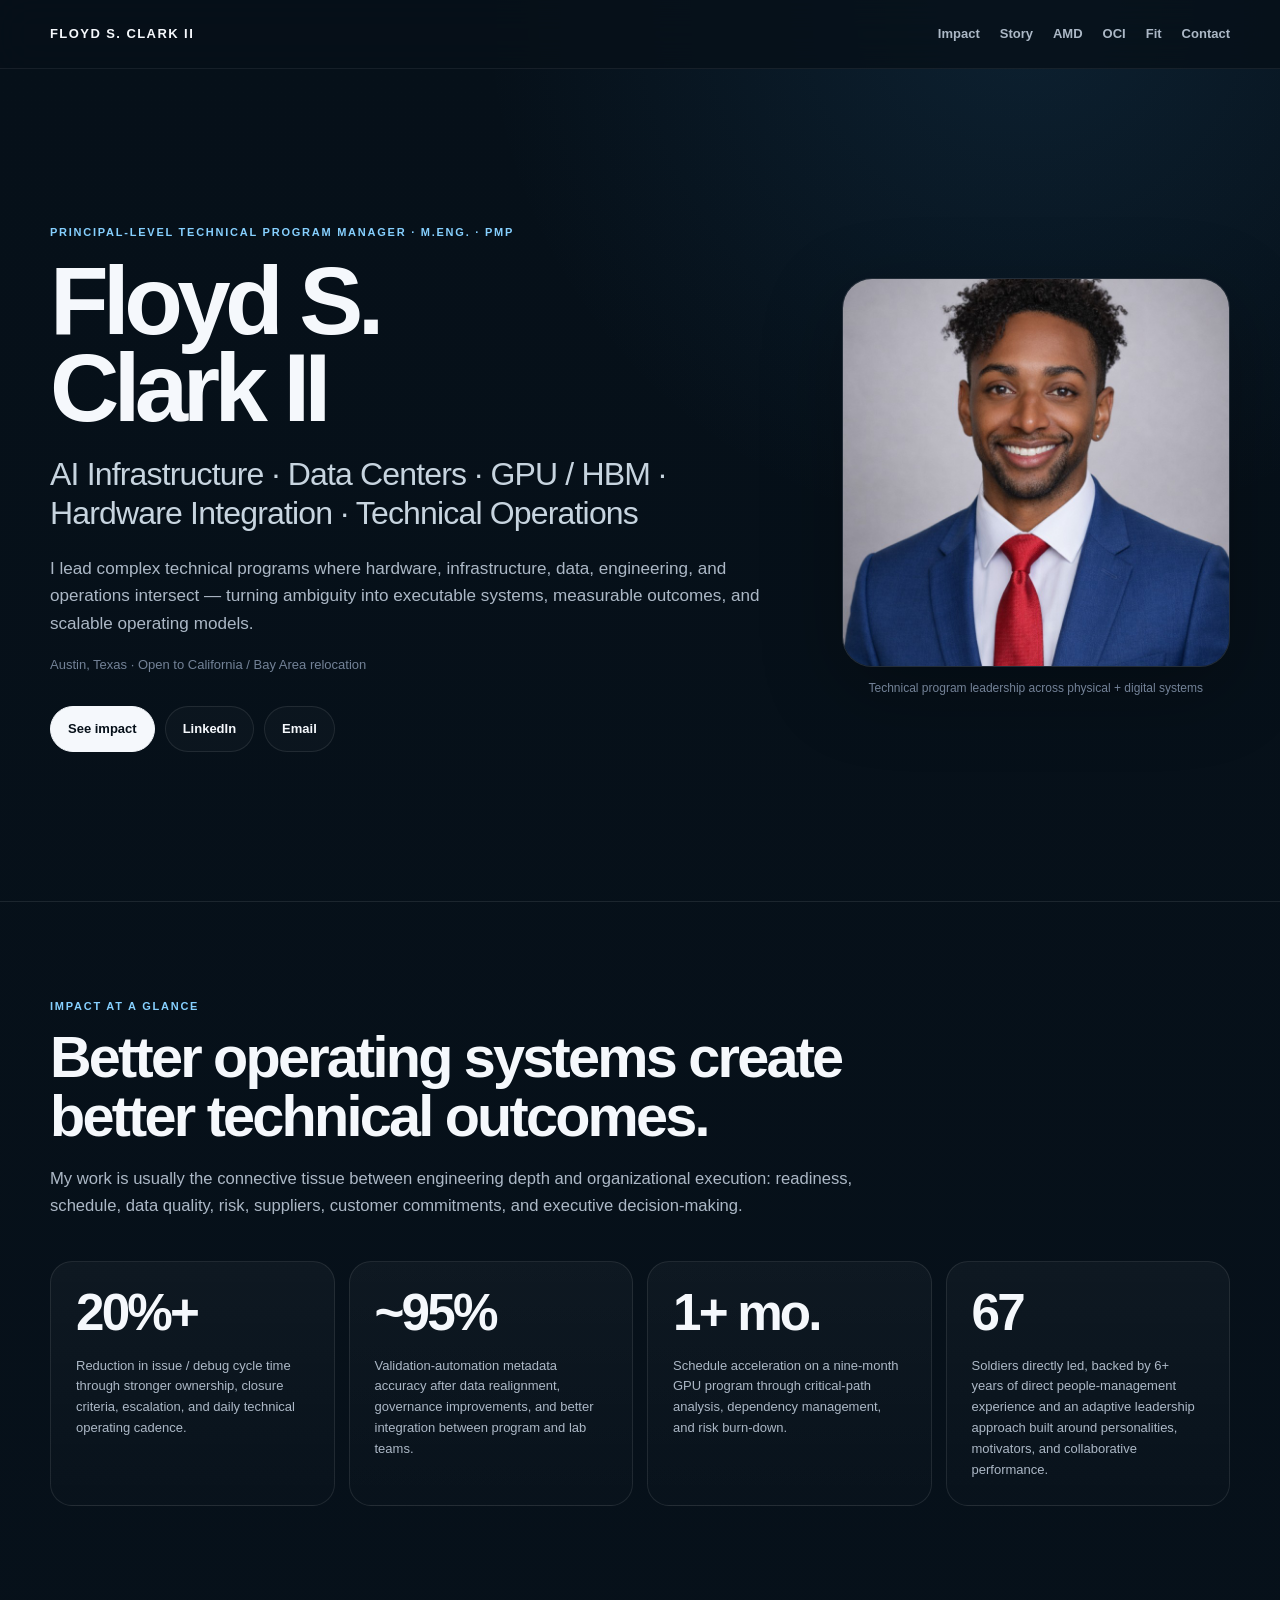
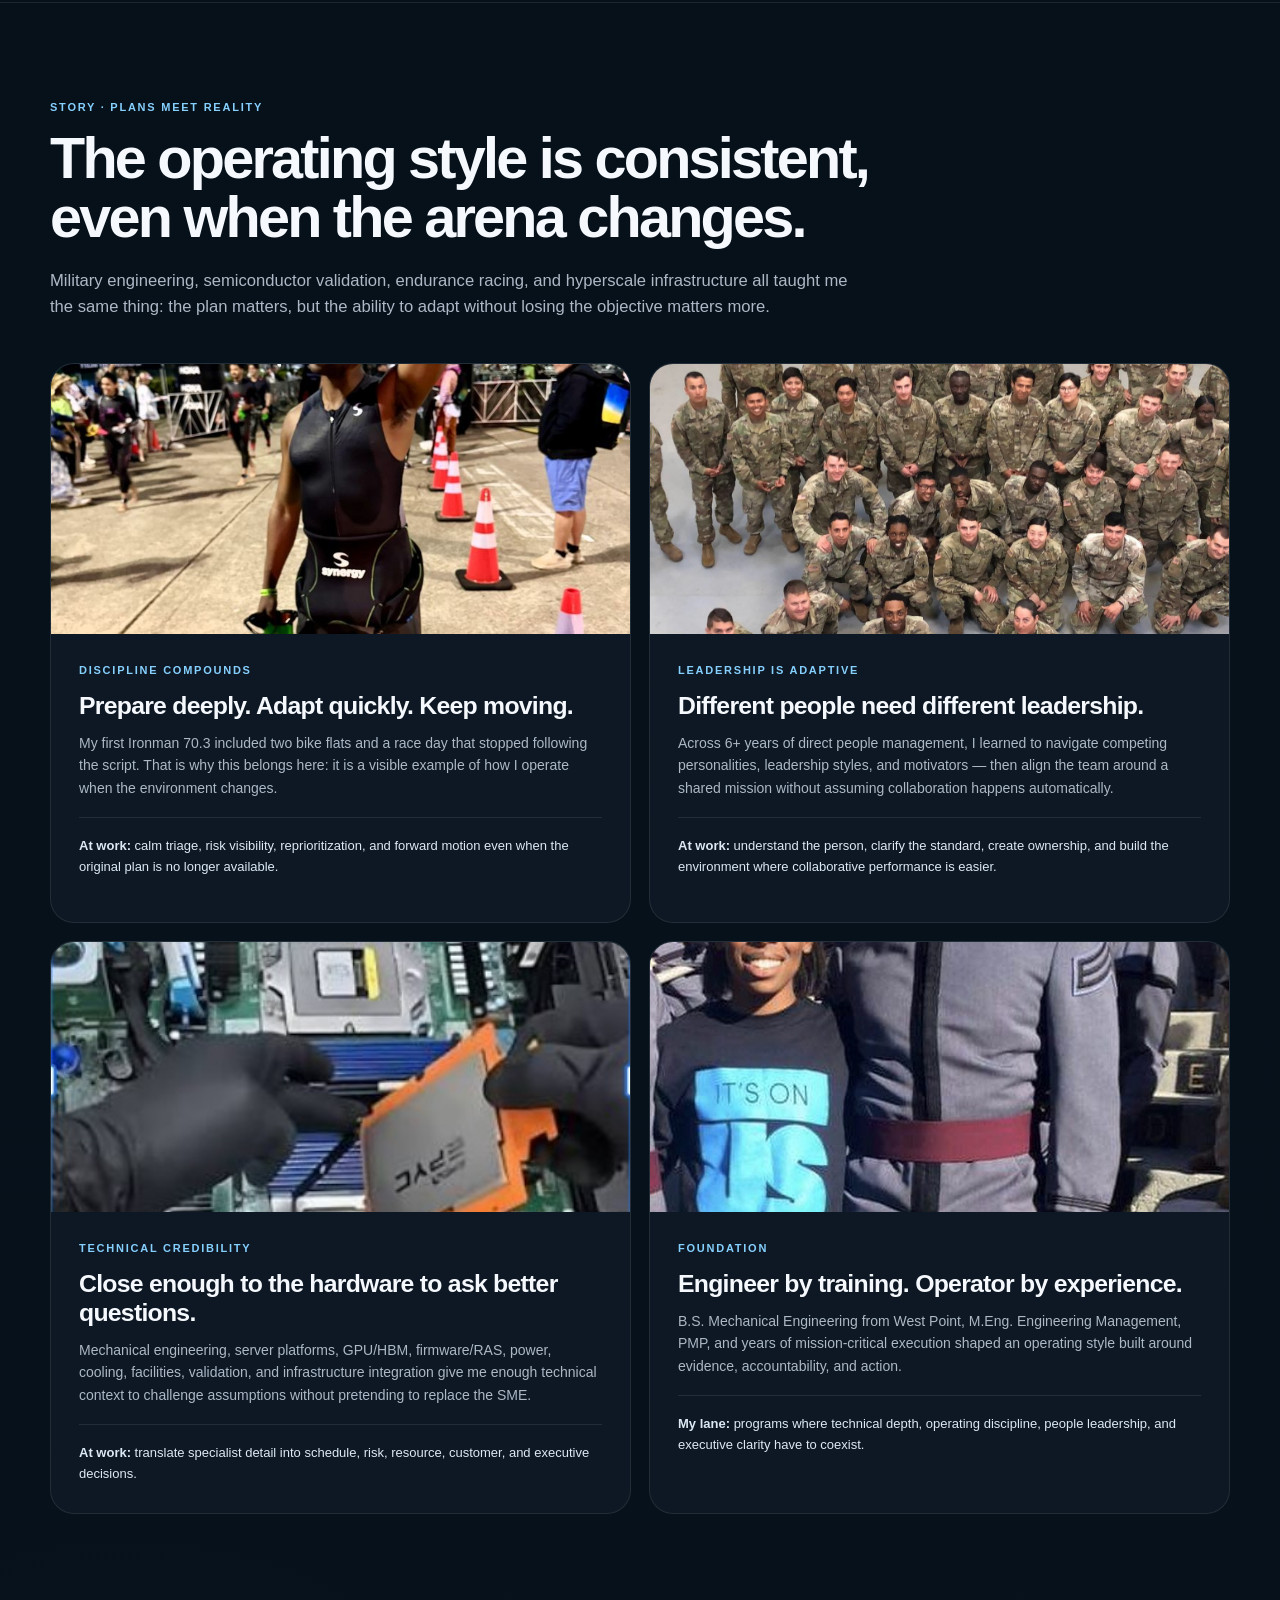
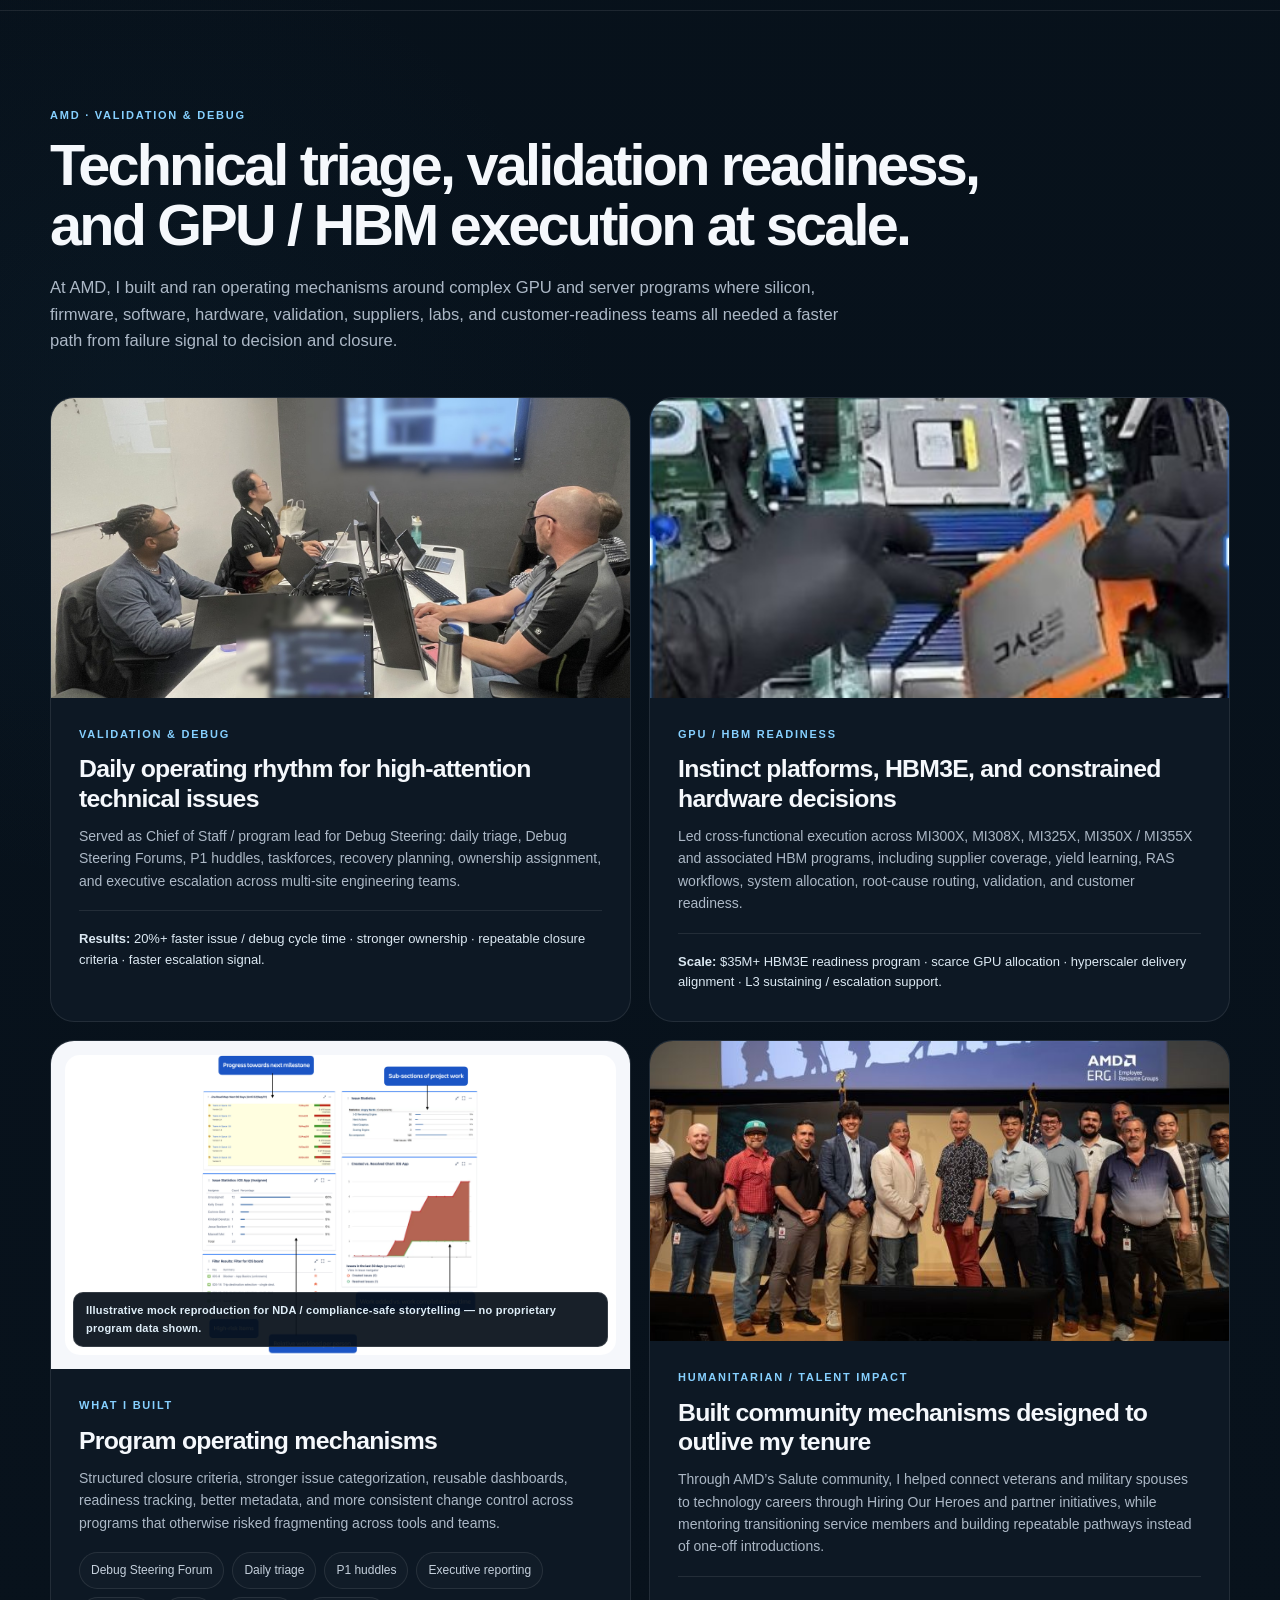
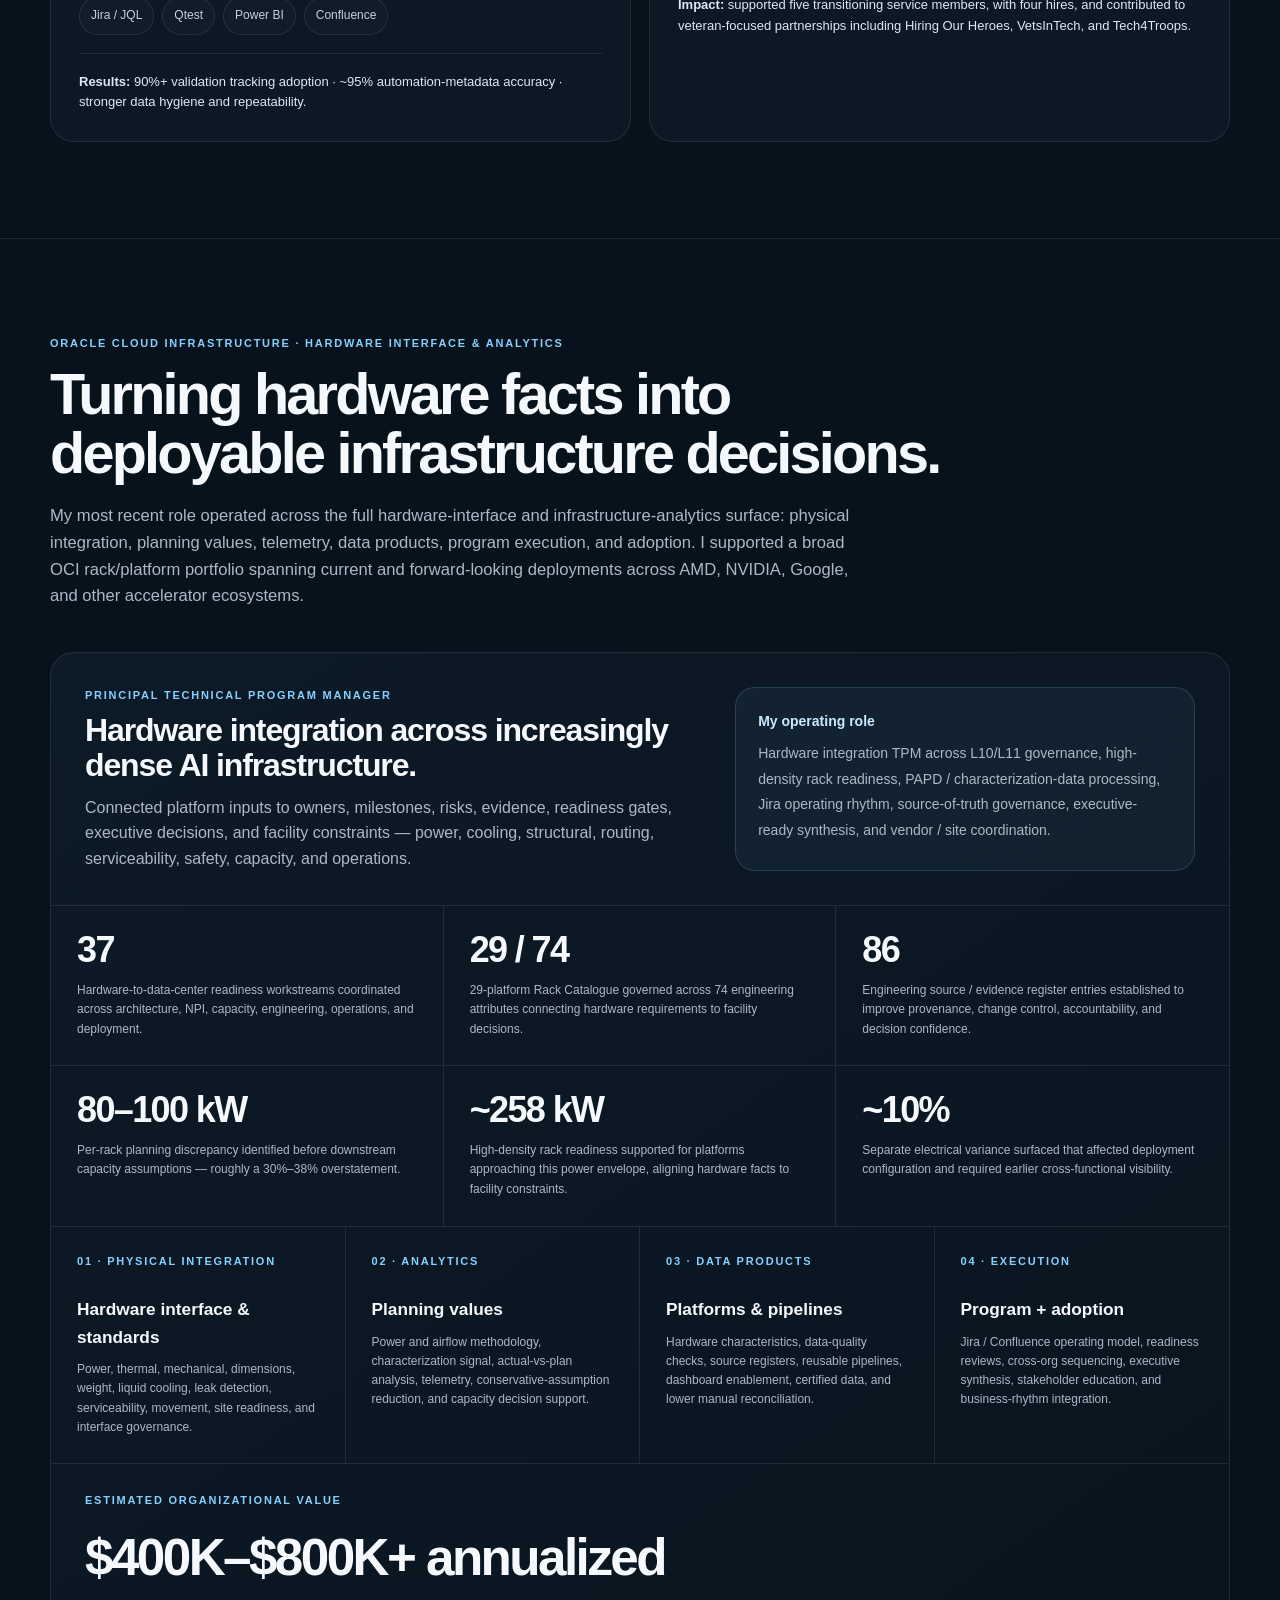
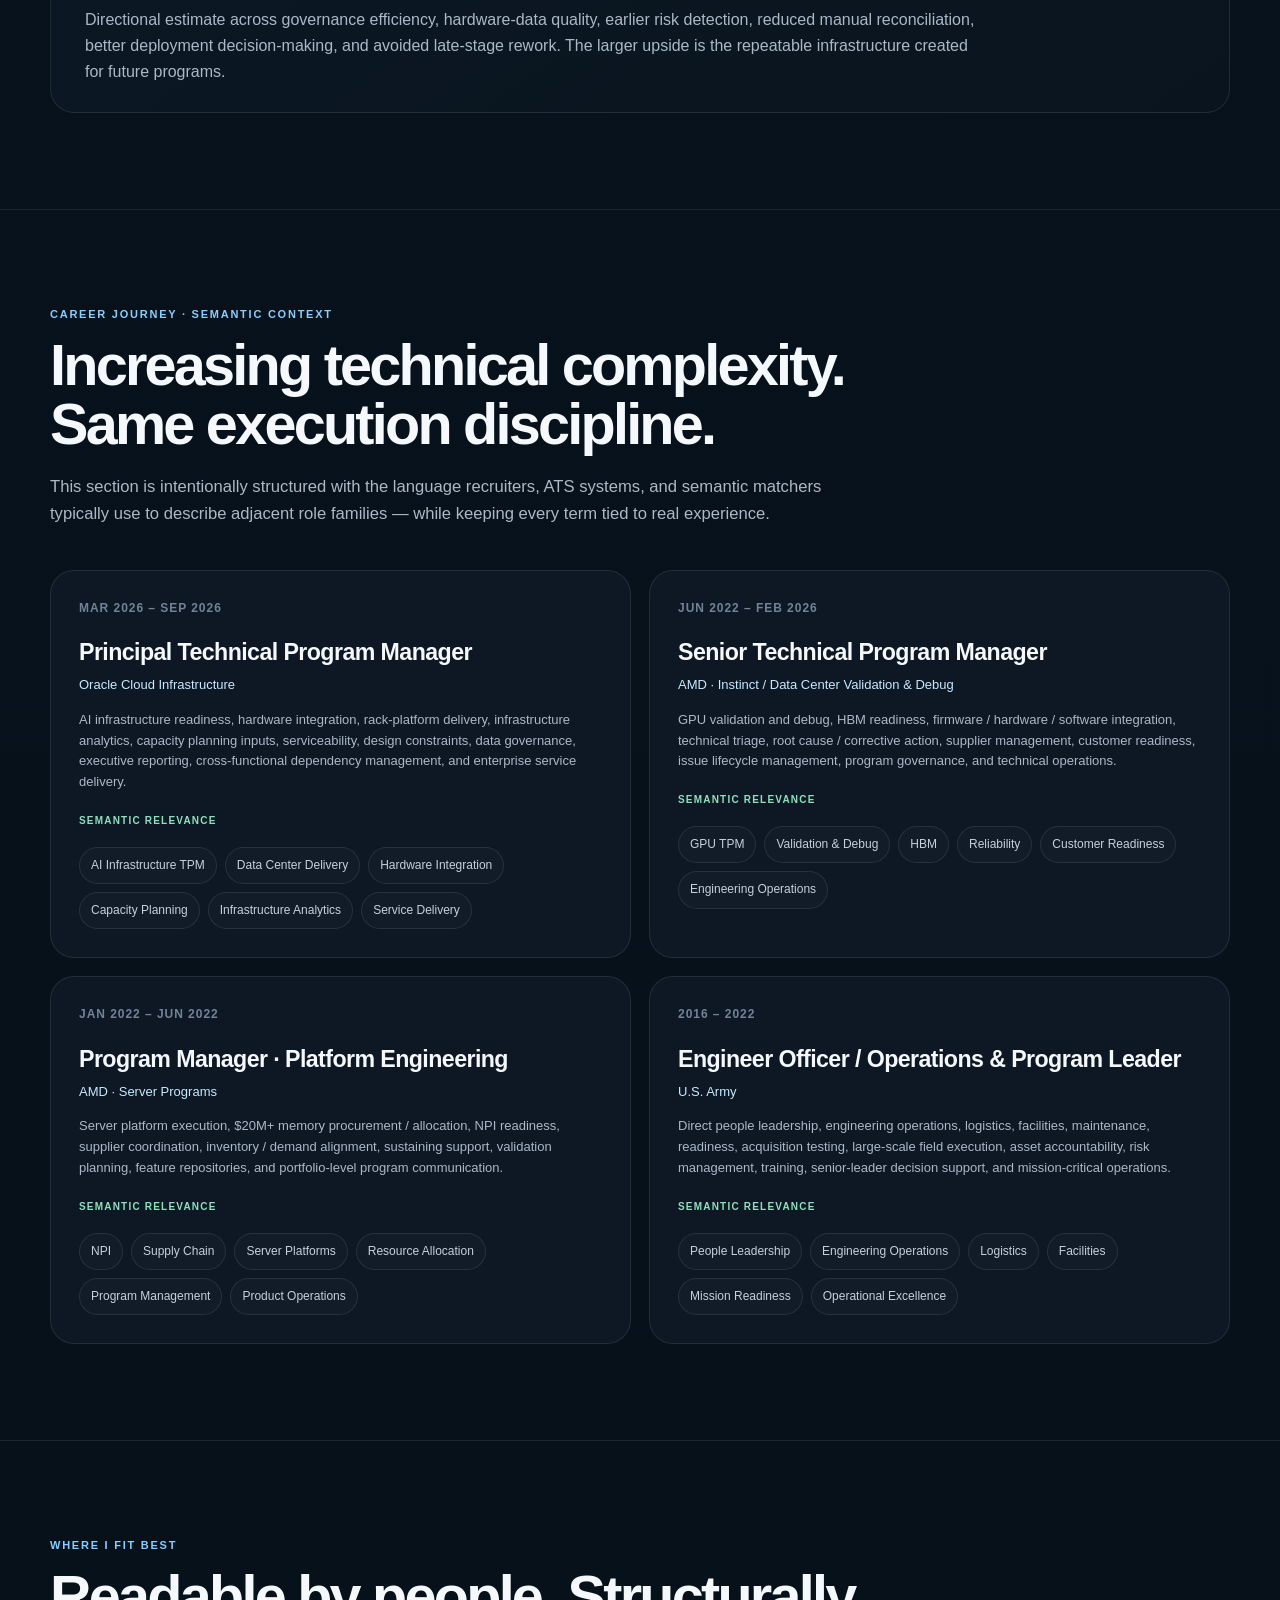
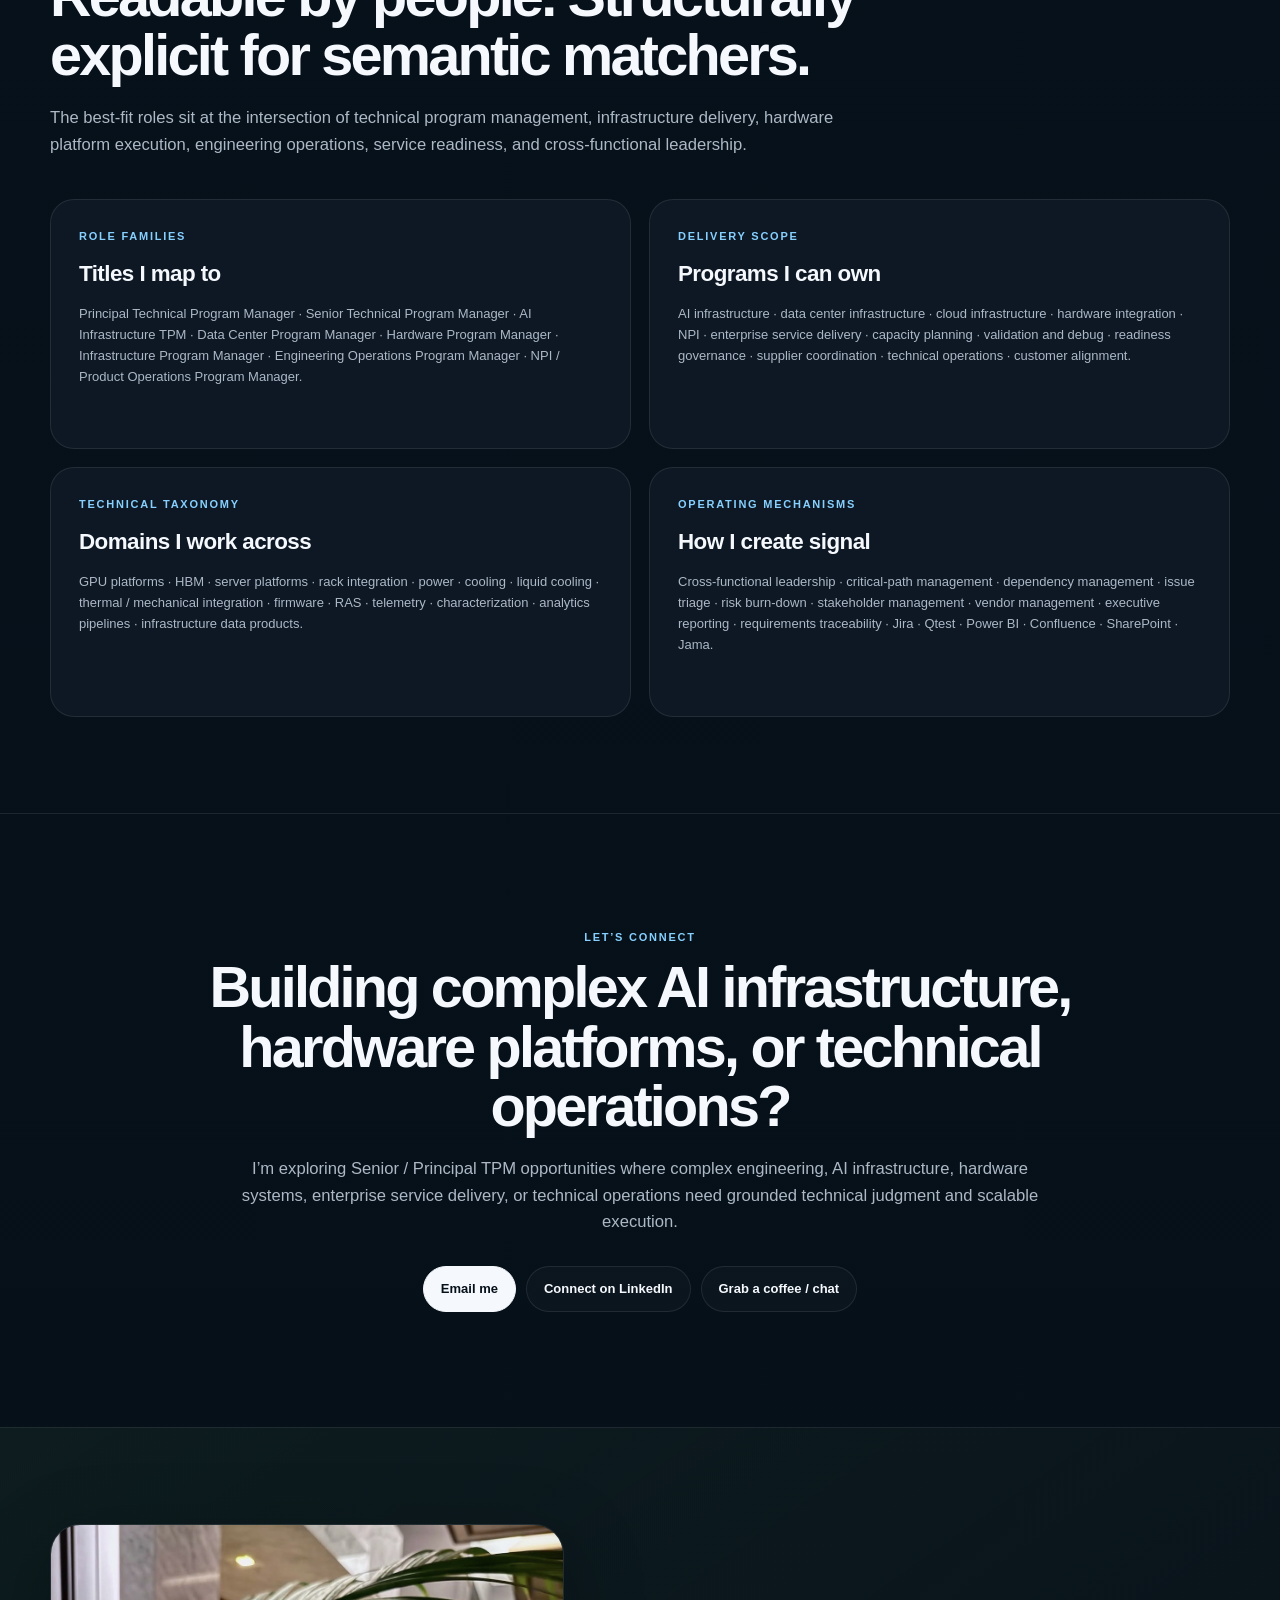
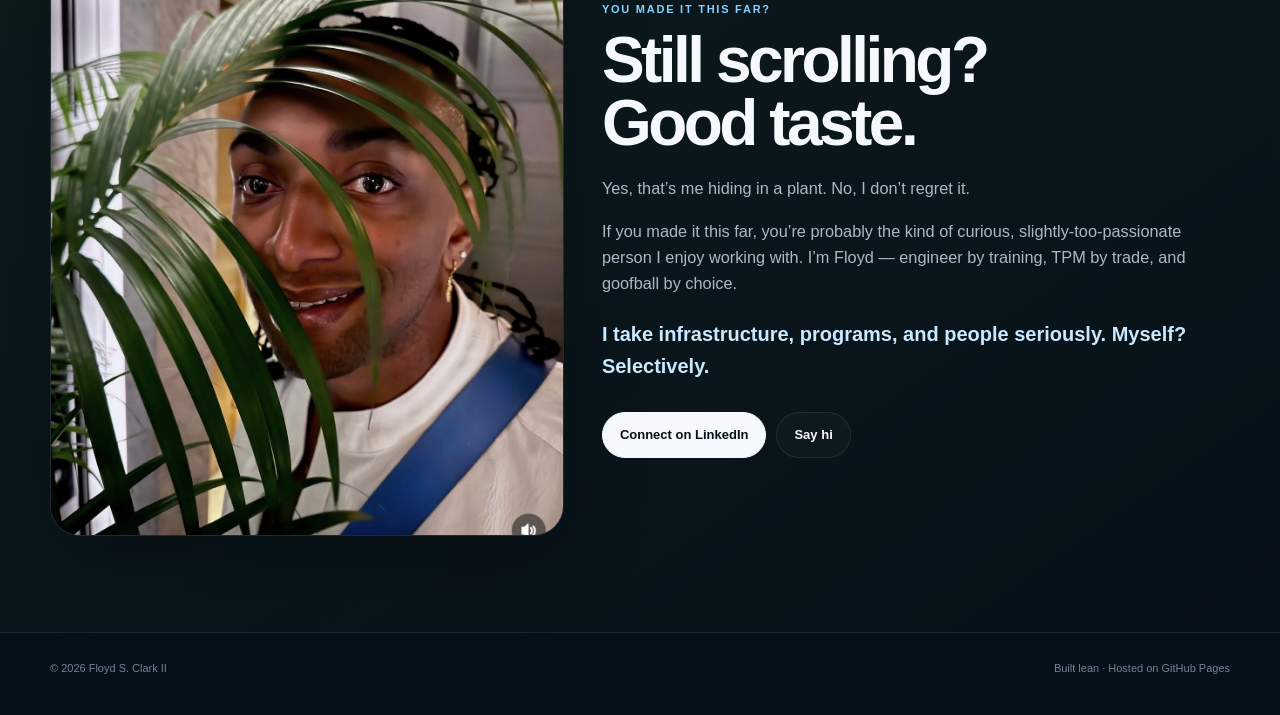
==== commit 6b8e7724: "Load V4 portfolio redesign" ====
--- a/index.html
+++ b/index.html
@@ -1,360 +1,587 @@
 <!DOCTYPE html>
 <html lang="en">
 <head>
-<meta charset="UTF-8" />
-<meta name="viewport" content="width=device-width, initial-scale=1.0" />
-<title>Floyd S. Clark II | Principal Technical Program Manager</title>
-<meta name="description" content="Principal Technical Program Manager spanning AI infrastructure, data center hardware integration, GPU/HBM validation and debug, analytics, automation, capacity planning, service delivery, and technical operations." />
-
-<meta name="keywords" content="Principal Technical Program Manager, Senior Technical Program Manager, AI infrastructure, data center infrastructure, technical program management, hardware integration, cloud infrastructure, validation and debug, GPU validation, HBM, server platforms, capacity planning, program governance, NPI, product operations, service delivery, engineering operations, supplier management, cross-functional leadership, technical operations, hardware readiness, data products, analytics, executive reporting" />
-
-<style>
-:root{
-  --bg:#081018; --bg2:#0c151f; --card:#101b27; --card2:#0d1721;
-  --text:#f5f8fc; --muted:#a9b5c4; --quiet:#728195; --line:rgba(255,255,255,.09);
-  --accent:#8bd0ff; --accent2:#c6e7ff; --max:1180px;
-}
-*{box-sizing:border-box}
-html{scroll-behavior:smooth}
-body{margin:0;font-family:Inter,ui-sans-serif,-apple-system,BlinkMacSystemFont,"Segoe UI",Roboto,Arial,sans-serif;
-  color:var(--text);line-height:1.6;background:
-  radial-gradient(circle at 80% 0,rgba(57,143,207,.11),transparent 34rem),
-  linear-gradient(180deg,#071019 0,#09131d 54%,#071019 100%);}
-a{color:inherit;text-decoration:none} img{max-width:100%;display:block}
-.container{width:min(calc(100% - 42px),var(--max));margin:auto}
-nav{position:sticky;top:0;z-index:20;background:rgba(8,16,24,.80);backdrop-filter:blur(18px);border-bottom:1px solid var(--line)}
-.navin{height:68px;display:flex;align-items:center;justify-content:space-between;gap:20px}
-.brand{font-size:13px;font-weight:800;letter-spacing:.12em;text-transform:uppercase}
-.navlinks{display:flex;gap:22px;color:var(--muted);font-size:13px}.navlinks a:hover{color:white}
-.hero{min-height:calc(100vh - 68px);display:grid;align-items:center;padding:74px 0 66px}
-.hero-grid{display:grid;grid-template-columns:1.3fr .7fr;gap:70px;align-items:center}
-.eyebrow,.kicker{color:var(--accent);font-size:12px;font-weight:800;letter-spacing:.17em;text-transform:uppercase}
-h1{font-size:clamp(3.8rem,7.5vw,7rem);line-height:.91;letter-spacing:-.055em;margin:16px 0 24px}
-.hero h2{font-size:clamp(1.35rem,2.6vw,2.15rem);line-height:1.2;color:#c7d3df;font-weight:520;margin:0 0 24px;letter-spacing:-.025em}
-.lede{font-size:1.07rem;color:var(--muted);max-width:760px}
-.location{font-size:13px;color:var(--quiet);margin-top:18px}
-.cta{display:flex;flex-wrap:wrap;gap:10px;margin-top:30px}
-.btn{display:inline-flex;align-items:center;justify-content:center;border-radius:999px;border:1px solid var(--line);
-  min-height:46px;padding:0 17px;font-weight:750;font-size:13px;background:rgba(255,255,255,.025)}
-.btn.primary{background:#f6f9fd;color:#071019;border-color:#f6f9fd}
-.headshot{aspect-ratio:1/1;overflow:hidden;border-radius:30px;border:1px solid var(--line);
-  background:var(--card);box-shadow:0 25px 80px rgba(0,0,0,.32)}
-.headshot img{width:100%;height:100%;object-fit:cover}
-.headcap{text-align:center;color:var(--quiet);font-size:12px;margin-top:12px}
-section{padding:96px 0;border-top:1px solid var(--line)}
-.title{font-size:clamp(2.25rem,4.4vw,4.25rem);line-height:1.03;letter-spacing:-.045em;margin:12px 0 20px;max-width:920px}
-.intro{max-width:800px;color:var(--muted);font-size:1.04rem}
-.metrics{display:grid;grid-template-columns:repeat(4,1fr);gap:14px;margin-top:42px}
-.metric{background:linear-gradient(180deg,rgba(255,255,255,.035),rgba(255,255,255,.012));border:1px solid var(--line);border-radius:22px;padding:25px;min-height:180px}
-.num{font-size:clamp(2.15rem,4vw,3.8rem);font-weight:850;line-height:1;letter-spacing:-.05em;margin-bottom:16px}
-.mlabel{color:var(--muted);font-size:13px}
-.oci-shell{margin-top:42px;border:1px solid var(--line);border-radius:28px;overflow:hidden;background:linear-gradient(145deg,#0f1a26,#0b141e)}
-.oci-top{display:grid;grid-template-columns:1.15fr .85fr;gap:28px;padding:34px;border-bottom:1px solid var(--line)}
-.oci-top h3{font-size:2rem;line-height:1.08;letter-spacing:-.035em;margin:8px 0 12px}
-.oci-top p{color:var(--muted);margin:0}
-.rolebox{background:rgba(139,208,255,.055);border:1px solid rgba(139,208,255,.17);border-radius:20px;padding:22px}
-.rolebox strong{display:block;color:var(--accent2);margin-bottom:8px;font-size:14px}
-.rolebox span{color:var(--muted);font-size:14px}
-.flow{display:grid;grid-template-columns:repeat(4,1fr);gap:0}
-.flowcard{padding:27px;border-right:1px solid var(--line);min-height:210px}.flowcard:last-child{border-right:0}
-.flowcard small{color:var(--accent);font-size:10px;font-weight:800;letter-spacing:.13em;text-transform:uppercase}
-.flowcard h4{font-size:1.15rem;margin:25px 0 9px;letter-spacing:-.02em}.flowcard p{color:var(--muted);font-size:13px;margin:0}
-.valuechain{padding:27px 34px;border-top:1px solid var(--line)}
-.chain{display:flex;flex-wrap:wrap;gap:8px;margin-top:13px}
-.chain span{border:1px solid var(--line);border-radius:999px;padding:8px 11px;font-size:12px;color:#c4d0dc;background:rgba(255,255,255,.02)}
-.shifts{display:grid;grid-template-columns:repeat(4,1fr);gap:12px;margin-top:32px}
-.shift{padding:22px;border-radius:18px;border:1px solid var(--line);background:rgba(255,255,255,.018)}
-.shift strong{display:block;font-size:14px;margin-bottom:9px}.shift span{color:var(--muted);font-size:12px}
-.workgrid{display:grid;grid-template-columns:repeat(2,1fr);gap:18px;margin-top:42px}
-.card{border:1px solid var(--line);border-radius:24px;overflow:hidden;background:var(--card2)}
-.cardimg{height:290px;overflow:hidden;background:#0f1924}.cardimg img{width:100%;height:100%;object-fit:cover}
-.cardbody{padding:27px}.tag{color:var(--accent);font-size:10px;letter-spacing:.14em;text-transform:uppercase;font-weight:850}
-.cardbody h3{font-size:1.55rem;line-height:1.18;letter-spacing:-.03em;margin:10px 0 12px}.cardbody p{font-size:14px;color:var(--muted)}
-.result{border-top:1px solid var(--line);padding-top:18px;margin-top:18px;font-size:13px;color:#d8e5f1}
-.gallery{display:grid;grid-template-columns:1.25fr .75fr .75fr;grid-template-rows:260px 260px;gap:14px;margin-top:42px}
-.photo{border:1px solid var(--line);border-radius:22px;overflow:hidden;position:relative;background:#101a25}
-.photo img{width:100%;height:100%;object-fit:cover}
-.photo:first-child{grid-row:span 2}
-.caption{position:absolute;left:0;right:0;bottom:0;padding:40px 16px 14px;background:linear-gradient(transparent,rgba(0,0,0,.78));font-size:12px;color:#e9f3fb}
-.timeline{margin-top:40px;border-top:1px solid var(--line)}
-.trow{display:grid;grid-template-columns:175px 1fr;gap:30px;padding:28px 0;border-bottom:1px solid var(--line)}
-.date{color:var(--quiet);font-size:13px}.trow h3{margin:0 0 4px;font-size:1.2rem}.org{color:var(--accent2);font-size:13px;margin-bottom:8px}.trow p{margin:0;color:var(--muted);font-size:14px;max-width:780px}
-.story{display:grid;grid-template-columns:1.1fr .9fr;gap:18px;margin-top:40px}
-.storycard{border:1px solid var(--line);border-radius:24px;background:var(--card2);padding:30px;min-height:330px}.storycard h3{font-size:1.7rem;margin:0 0 14px}.storycard p{color:var(--muted)}
-.contact{text-align:center;padding:115px 0}.contact .title,.contact .intro{margin-left:auto;margin-right:auto}.contact .cta{justify-content:center}
-footer{border-top:1px solid var(--line);padding:28px 0 38px;color:var(--quiet);font-size:11px}
-@media(max-width:900px){.hero-grid,.oci-top,.story{grid-template-columns:1fr}.headshot{max-width:320px}.metrics,.shifts{grid-template-columns:repeat(2,1fr)}.flow{grid-template-columns:repeat(2,1fr)}.flowcard:nth-child(2){border-right:0}.flowcard{border-bottom:1px solid var(--line)}.workgrid{grid-template-columns:1fr}.gallery{grid-template-columns:1fr 1fr;grid-template-rows:300px 220px 220px}.photo:first-child{grid-column:span 2;grid-row:auto}}
-@media(max-width:650px){.container{width:min(calc(100% - 28px),var(--max))}.navlinks a:not(:last-child){display:none}.metrics,.shifts,.flow,.gallery{grid-template-columns:1fr}.flowcard{border-right:0}.gallery{grid-template-rows:260px 220px 220px 220px}.photo:first-child{grid-column:auto}.trow{grid-template-columns:1fr;gap:7px}section{padding:75px 0}}
-
-    .story-visual{display:grid;grid-template-columns:.95fr 1.05fr;gap:18px;align-items:stretch;margin-top:18px}
-    .story-visual .storycard{min-height:420px}
-    .story-photo{border:1px solid var(--line);border-radius:24px;overflow:hidden;background:#101a25}
-    .story-photo img{width:100%;height:100%;object-fit:cover;object-position:center 30%}
-    .chipgrid{display:flex;flex-wrap:wrap;gap:8px;margin-top:16px}
-    .chip{border:1px solid var(--line);border-radius:999px;padding:8px 11px;font-size:12px;color:#c4d0dc;background:rgba(255,255,255,.02)}
-    .amdgrid{display:grid;grid-template-columns:1fr 1fr;gap:18px;margin-top:42px}
-    .amdrow{display:grid;grid-template-columns:.9fr 1.1fr;gap:18px;align-items:stretch}
-    .fitgrid{display:grid;grid-template-columns:repeat(2,1fr);gap:18px;margin-top:38px}
-    @media(max-width:900px){.story-visual,.amdrow,.amdgrid,.fitgrid{grid-template-columns:1fr}}
-
-</style>
+  <meta charset="UTF-8" />
+  <meta name="viewport" content="width=device-width, initial-scale=1.0" />
+  <title>Floyd S. Clark II | Principal Technical Program Manager | AI Infrastructure & Hardware</title>
+
+  <meta name="description" content="Floyd S. Clark II, M.Eng., PMP — Principal-level Technical Program Manager across AI infrastructure, data center delivery, hardware integration, GPU/HBM validation and debug, capacity planning, analytics, automation, service delivery, and engineering operations." />
+  <meta name="keywords" content="Principal Technical Program Manager, Senior Technical Program Manager, AI Infrastructure TPM, Data Center Program Manager, Hardware Program Manager, GPU Validation, HBM, Data Center Infrastructure, Hardware Integration, Capacity Planning, NPI, Validation and Debug, Service Delivery, Engineering Operations, Technical Operations, Program Governance, Supplier Management, Infrastructure Analytics, Rack Integration, Power, Cooling, Liquid Cooling, Firmware, RAS, Jira, Qtest, Power BI, Confluence, Technical Program Management" />
+  <meta name="author" content="Floyd S. Clark II" />
+  <meta name="theme-color" content="#071019" />
+  <meta name="robots" content="index,follow,max-image-preview:large" />
+
+  <meta property="og:title" content="Floyd S. Clark II | Principal Technical Program Manager" />
+  <meta property="og:description" content="AI infrastructure, data centers, GPU/HBM, hardware readiness, validation & debug, analytics, and technical operations." />
+  <meta property="og:type" content="profile" />
+  <meta property="og:url" content="https://floyd-clark.github.io/" />
+  <meta property="og:image" content="https://floyd-clark.github.io/images/headshot.jpg" />
+
+  <style>
+    :root {
+      --bg: #071019;
+      --bg-soft: #0a1420;
+      --panel: #0d1824;
+      --panel-2: #101d2a;
+      --text: #f5f8fc;
+      --muted: #acb8c6;
+      --quiet: #738297;
+      --line: rgba(255,255,255,.09);
+      --accent: #86d0ff;
+      --accent-2: #c9e9ff;
+      --good: #8fe0bd;
+      --max: 1180px;
+      --shadow: 0 22px 80px rgba(0,0,0,.28);
+    }
+
+    * { box-sizing: border-box; }
+    html { scroll-behavior: smooth; }
+    body {
+      margin: 0;
+      color: var(--text);
+      font-family: Inter, ui-sans-serif, -apple-system, BlinkMacSystemFont, "Segoe UI", Roboto, Helvetica, Arial, sans-serif;
+      line-height: 1.6;
+      background:
+        radial-gradient(circle at 80% 0%, rgba(60,154,220,.12), transparent 34rem),
+        radial-gradient(circle at 10% 35%, rgba(38,95,130,.07), transparent 30rem),
+        linear-gradient(180deg, #061019 0%, #08121c 48%, #061019 100%);
+      -webkit-font-smoothing: antialiased;
+    }
+
+    a { color: inherit; text-decoration: none; }
+    img { display: block; width: 100%; }
+    .container { width: min(calc(100% - 42px), var(--max)); margin: 0 auto; }
+
+    nav {
+      position: sticky; top: 0; z-index: 100;
+      background: rgba(7,16,25,.82);
+      backdrop-filter: blur(18px);
+      border-bottom: 1px solid rgba(255,255,255,.065);
+    }
+    .nav-inner {
+      min-height: 68px; display: flex; align-items: center; justify-content: space-between; gap: 24px;
+    }
+    .brand { font-size: 13px; font-weight: 850; letter-spacing: .11em; text-transform: uppercase; }
+    .nav-links { display: flex; gap: 20px; color: var(--muted); font-size: 13px; font-weight: 650; }
+    .nav-links a:hover { color: var(--text); }
+
+    .hero {
+      min-height: calc(100vh - 68px);
+      display: grid; align-items: center;
+      padding: 76px 0 70px;
+      overflow: hidden;
+      border-top: 0 !important;
+    }
+    .hero-grid { display: grid; grid-template-columns: 1.3fr .7fr; gap: 70px; align-items: center; }
+    .eyebrow, .kicker, .tag {
+      color: var(--accent);
+      font-size: 11px; font-weight: 850; letter-spacing: .16em; text-transform: uppercase;
+    }
+    h1, h2, h3, p { margin-top: 0; }
+    h1 {
+      font-size: clamp(3.8rem, 7.5vw, 7.3rem);
+      line-height: .91; letter-spacing: -.058em;
+      margin: 15px 0 24px;
+    }
+    .hero h2 {
+      font-size: clamp(1.35rem, 2.5vw, 2.1rem);
+      line-height: 1.2; letter-spacing: -.026em;
+      color: #c7d4df; font-weight: 520; margin-bottom: 23px;
+    }
+    .lede { max-width: 780px; color: var(--muted); font-size: 1.07rem; }
+    .location { color: var(--quiet); font-size: 13px; margin-top: 18px; }
+    .cta { display: flex; flex-wrap: wrap; gap: 10px; margin-top: 30px; }
+    .btn {
+      display: inline-flex; align-items: center; justify-content: center;
+      min-height: 46px; padding: 0 17px; border-radius: 999px;
+      border: 1px solid var(--line); background: rgba(255,255,255,.025);
+      font-size: 13px; font-weight: 780; transition: .18s ease;
+    }
+    .btn:hover { transform: translateY(-2px); border-color: rgba(255,255,255,.22); }
+    .btn.primary { color: #061019; background: var(--text); border-color: var(--text); }
+
+    .headshot {
+      overflow: hidden; aspect-ratio: 1 / 1; border-radius: 30px; border: 1px solid var(--line);
+      box-shadow: var(--shadow); background: var(--panel);
+    }
+    .headshot img { height: 100%; object-fit: cover; }
+    .headcap { color: var(--quiet); font-size: 12px; text-align: center; margin-top: 12px; }
+
+    section { padding: 96px 0; border-top: 1px solid var(--line); }
+    .title {
+      font-size: clamp(2.25rem, 4.5vw, 4.3rem);
+      line-height: 1.03; letter-spacing: -.048em; max-width: 940px;
+      margin: 12px 0 20px;
+    }
+    .intro { max-width: 820px; color: var(--muted); font-size: 1.04rem; }
+
+    .metrics { display: grid; grid-template-columns: repeat(4, 1fr); gap: 14px; margin-top: 42px; }
+    .metric {
+      min-height: 192px; padding: 25px; border: 1px solid var(--line); border-radius: 22px;
+      background: linear-gradient(180deg, rgba(255,255,255,.035), rgba(255,255,255,.012));
+    }
+    .metric .num { font-size: clamp(2.2rem,4vw,3.8rem); font-weight: 880; line-height: 1; letter-spacing: -.055em; margin-bottom: 17px; }
+    .metric p { color: var(--muted); font-size: 13px; margin-bottom: 0; }
+
+    .photo-card, .card, .journey-card, .fit-card, .oracle-shell {
+      border: 1px solid var(--line); border-radius: 24px; background: var(--panel); overflow: hidden;
+    }
+    .photo-card img, .card-media img { height: 100%; object-fit: cover; }
+
+    .story-grid { display: grid; grid-template-columns: 1fr 1fr; gap: 18px; margin-top: 42px; }
+    .story-card {
+      display: grid; grid-template-rows: 270px 1fr; min-height: 560px;
+      border: 1px solid var(--line); border-radius: 24px; overflow: hidden; background: var(--panel);
+    }
+    .story-card .media { overflow: hidden; background: #0b1620; }
+    .story-card .media img { width: 100%; height: 100%; object-fit: cover; }
+    .story-card .body { padding: 28px; }
+    .story-card h3 { font-size: 1.55rem; line-height: 1.18; letter-spacing: -.03em; margin: 11px 0 12px; }
+    .story-card p { color: var(--muted); font-size: 14px; }
+    .story-card .result { margin-top: 18px; padding-top: 18px; border-top: 1px solid var(--line); color: #dce9f3; font-size: 13px; }
+
+    .amd-grid { display: grid; grid-template-columns: repeat(2, 1fr); gap: 18px; margin-top: 42px; }
+    .card-media { height: 300px; background: #0e1924; overflow: hidden; }
+    .card-body { padding: 28px; }
+    .card h3 { font-size: 1.55rem; line-height: 1.18; letter-spacing: -.03em; margin: 11px 0 12px; }
+    .card p { color: var(--muted); font-size: 14px; }
+    .result { margin-top: 18px; padding-top: 18px; border-top: 1px solid var(--line); color: #dce9f3; font-size: 13px; }
+
+    .mock-wrap { position: relative; background: #f5f7fb; padding: 14px; }
+    .mock-wrap img { height: 300px; object-fit: contain; background: white; border-radius: 15px; }
+    .mock-badge {
+      position: absolute; left: 22px; bottom: 22px;
+      max-width: calc(100% - 44px);
+      padding: 9px 12px; border-radius: 10px;
+      background: rgba(7,16,25,.93); color: #dfeef8;
+      font-size: 11px; font-weight: 760; letter-spacing: .02em;
+      border: 1px solid rgba(255,255,255,.13);
+    }
+
+    .chips { display: flex; flex-wrap: wrap; gap: 8px; margin-top: 18px; }
+    .chip { border: 1px solid var(--line); border-radius: 999px; padding: 8px 11px; color: #c5d0dc; background: rgba(255,255,255,.02); font-size: 12px; }
+
+    .oracle-shell { margin-top: 42px; background: linear-gradient(145deg, #0d1a27, #09141e); }
+    .oracle-head { display: grid; grid-template-columns: 1.15fr .85fr; gap: 28px; padding: 34px; border-bottom: 1px solid var(--line); }
+    .oracle-head h3 { font-size: 2rem; line-height: 1.08; letter-spacing: -.035em; margin: 9px 0 12px; }
+    .oracle-head p { color: var(--muted); margin-bottom: 0; }
+    .rolebox { padding: 22px; border-radius: 20px; background: rgba(134,208,255,.055); border: 1px solid rgba(134,208,255,.17); }
+    .rolebox strong { display: block; color: var(--accent-2); margin-bottom: 8px; font-size: 14px; }
+    .rolebox span { color: var(--muted); font-size: 14px; }
+
+    .oracle-metrics { display: grid; grid-template-columns: repeat(3, 1fr); gap: 0; border-bottom: 1px solid var(--line); }
+    .oracle-stat { padding: 26px; border-right: 1px solid var(--line); border-bottom: 1px solid var(--line); min-height: 160px; }
+    .oracle-stat:nth-child(3n) { border-right: 0; }
+    .oracle-stat:nth-last-child(-n+3) { border-bottom: 0; }
+    .oracle-stat .big { font-size: 2.25rem; line-height: 1; font-weight: 880; letter-spacing: -.045em; margin-bottom: 13px; }
+    .oracle-stat p { color: var(--muted); font-size: 12px; margin: 0; }
+
+    .oracle-functions { display: grid; grid-template-columns: repeat(4, 1fr); }
+    .oracle-function { padding: 26px; min-height: 208px; border-right: 1px solid var(--line); }
+    .oracle-function:last-child { border-right: 0; }
+    .oracle-function h4 { font-size: 1.08rem; margin: 25px 0 9px; }
+    .oracle-function p { color: var(--muted); font-size: 12px; margin: 0; }
+
+    .value-note { padding: 28px 34px; border-top: 1px solid var(--line); }
+    .value-note .value { font-size: clamp(2rem,4vw,3.4rem); font-weight: 880; letter-spacing: -.05em; margin: 7px 0 9px; }
+    .value-note p { color: var(--muted); margin: 0; max-width: 900px; }
+
+    .journey-grid { display: grid; grid-template-columns: repeat(2, 1fr); gap: 18px; margin-top: 42px; }
+    .journey-card { padding: 28px; position: relative; min-height: 360px; }
+    .journey-date { color: var(--quiet); font-size: 12px; font-weight: 750; letter-spacing: .08em; text-transform: uppercase; }
+    .journey-card h3 { font-size: 1.45rem; margin: 16px 0 4px; letter-spacing: -.025em; }
+    .journey-org { color: var(--accent-2); font-size: 13px; margin-bottom: 14px; }
+    .journey-card p { color: var(--muted); font-size: 13px; }
+    .semantic-label { margin-top: 20px; color: var(--good); font-size: 10px; letter-spacing: .12em; text-transform: uppercase; font-weight: 850; }
+
+    .fit-grid { display: grid; grid-template-columns: repeat(2, 1fr); gap: 18px; margin-top: 40px; }
+    .fit-card { padding: 28px; min-height: 250px; }
+    .fit-card h3 { font-size: 1.4rem; margin: 11px 0 12px; letter-spacing: -.025em; }
+    .fit-card p { color: var(--muted); font-size: 13px; }
+
+    .contact { text-align: center; padding: 115px 0; }
+    .contact .title, .contact .intro { margin-left: auto; margin-right: auto; }
+    .contact .cta { justify-content: center; }
+
+    .easter { background: linear-gradient(145deg, rgba(46,82,55,.18), rgba(7,16,25,.95)); }
+    .easter-grid { display: grid; grid-template-columns: .9fr 1.1fr; gap: 38px; align-items: center; }
+    .easter-photo { border-radius: 30px; overflow: hidden; border: 1px solid var(--line); box-shadow: var(--shadow); }
+    .easter-photo img { aspect-ratio: .84 / 1; object-fit: cover; object-position: center; }
+    .easter h2 { font-size: clamp(2.6rem,5vw,5rem); line-height: .98; letter-spacing: -.055em; margin: 10px 0 21px; }
+    .easter p { color: var(--muted); font-size: 1.02rem; }
+    .easter-closer { color: var(--accent-2) !important; font-size: 1.25rem !important; margin-top: 22px; font-weight: 760; }
+
+    footer { border-top: 1px solid var(--line); padding: 27px 0 38px; color: var(--quiet); font-size: 11px; }
+    .footer-inner { display: flex; justify-content: space-between; flex-wrap: wrap; gap: 20px; }
+
+    @media (max-width: 900px) {
+      .hero-grid, .oracle-head, .easter-grid { grid-template-columns: 1fr; }
+      .headshot { max-width: 320px; }
+      .metrics, .amd-grid, .story-grid, .journey-grid, .fit-grid { grid-template-columns: repeat(2, 1fr); }
+      .oracle-functions { grid-template-columns: repeat(2,1fr); }
+      .oracle-function:nth-child(2) { border-right: 0; }
+      .oracle-function { border-bottom: 1px solid var(--line); }
+      .oracle-metrics { grid-template-columns: repeat(2, 1fr); }
+      .oracle-stat:nth-child(3n) { border-right: 1px solid var(--line); }
+      .oracle-stat:nth-child(2n) { border-right: 0; }
+      .oracle-stat:nth-last-child(-n+3) { border-bottom: 1px solid var(--line); }
+      .oracle-stat:nth-last-child(-n+2) { border-bottom: 0; }
+    }
+
+    @media (max-width: 680px) {
+      .container { width: min(calc(100% - 28px), var(--max)); }
+      .nav-links a:not(:last-child) { display: none; }
+      h1 { font-size: clamp(3.3rem, 17vw, 5rem); }
+      section { padding: 76px 0; }
+      .metrics, .amd-grid, .story-grid, .journey-grid, .fit-grid, .oracle-functions, .oracle-metrics { grid-template-columns: 1fr; }
+      .story-card { min-height: auto; }
+      .oracle-function, .oracle-stat { border-right: 0 !important; border-bottom: 1px solid var(--line) !important; }
+      .oracle-function:last-child, .oracle-stat:last-child { border-bottom: 0 !important; }
+      .card-media { height: 240px; }
+      .mock-wrap img { height: auto; }
+    }
+  </style>
+
+  <script type="application/ld+json">
+  {
+    "@context":"https://schema.org",
+    "@type":"ProfilePage",
+    "mainEntity":{
+      "@type":"Person",
+      "name":"Floyd S. Clark II",
+      "jobTitle":"Principal Technical Program Manager",
+      "url":"https://floyd-clark.github.io/",
+      "sameAs":["https://www.linkedin.com/in/floyd-clark-meng-pmp-558619215"],
+      "alumniOf":[
+        {"@type":"CollegeOrUniversity","name":"United States Military Academy at West Point"},
+        {"@type":"CollegeOrUniversity","name":"University of Louisville"}
+      ],
+      "knowsAbout":[
+        "Technical Program Management","AI Infrastructure","Data Center Infrastructure","Hardware Integration",
+        "GPU Validation","HBM","Validation and Debug","Capacity Planning","NPI","Service Delivery",
+        "Engineering Operations","Technical Operations","Program Governance","Rack Integration",
+        "Power","Cooling","Liquid Cooling","Firmware","RAS","Infrastructure Analytics","Supplier Management"
+      ]
+    }
+  }
+  </script>
 </head>
+
 <body>
-<nav><div class="container navin"><a class="brand" href="#top">Floyd S. Clark II</a><div class="navlinks"><a href="#impact">Impact</a><a href="#oci">OCI</a><a href="#work">Work</a><a href="#amd">AMD</a><a href="#story">Story</a><a href="#fit">Fit</a><a href="#contact">Contact</a></div></div></nav>
+<nav>
+  <div class="container nav-inner">
+    <a class="brand" href="#top">Floyd S. Clark II</a>
+    <div class="nav-links">
+      <a href="#impact">Impact</a>
+      <a href="#story">Story</a>
+      <a href="#amd">AMD</a>
+      <a href="#oci">OCI</a>
+      <a href="#fit">Fit</a>
+      <a href="#contact">Contact</a>
+    </div>
+  </div>
+</nav>
 
 <main id="top">
-<section class="hero" style="border-top:0">
-  <div class="container hero-grid">
-    <div>
-      <div class="eyebrow">Principal Technical Program Manager · M.Eng. · PMP</div>
-      <h1>Floyd S.<br>Clark II</h1>
-      <h2>AI Infrastructure · Data Centers · GPU / HBM Platforms · Technical Operations</h2>
-      <p class="lede">I lead complex technical programs where hardware, infrastructure, data, engineering, and operations intersect — turning ambiguity into executable systems, measurable outcomes, and scalable operating models.</p>
-      <p class="location">Austin, Texas · Open to California / Bay Area relocation</p>
-      <div class="cta"><a class="btn primary" href="#work">See selected work</a><a class="btn" href="https://www.linkedin.com/in/floyd-clark-meng-pmp-558619215" target="_blank">LinkedIn</a><a class="btn" href="mailto:floyd.clark.usma@gmail.com">Email</a></div>
-    </div>
-    <div><div class="headshot"><img src="images/headshot.jpg" alt="Floyd S. Clark II headshot"></div><div class="headcap">Technical program leadership across physical + digital systems</div></div>
+  <section class="hero">
+    <div class="container hero-grid">
+      <div>
+        <div class="eyebrow">Principal-Level Technical Program Manager · M.Eng. · PMP</div>
+        <h1>Floyd S.<br>Clark II</h1>
+        <h2>AI Infrastructure · Data Centers · GPU / HBM · Hardware Integration · Technical Operations</h2>
+        <p class="lede">I lead complex technical programs where hardware, infrastructure, data, engineering, and operations intersect — turning ambiguity into executable systems, measurable outcomes, and scalable operating models.</p>
+        <p class="location">Austin, Texas · Open to California / Bay Area relocation</p>
+        <div class="cta">
+          <a class="btn primary" href="#impact">See impact</a>
+          <a class="btn" href="https://www.linkedin.com/in/floyd-clark-meng-pmp-558619215" target="_blank" rel="noopener">LinkedIn</a>
+          <a class="btn" href="mailto:floyd.clark.usma@gmail.com">Email</a>
+        </div>
+      </div>
+      <div>
+        <div class="headshot"><img src="images/headshot.jpg" alt="Floyd S. Clark II professional headshot" /></div>
+        <div class="headcap">Technical program leadership across physical + digital systems</div>
+      </div>
+    </div>
+  </section>
+
+  <section id="impact">
+    <div class="container">
+      <div class="kicker">Impact at a glance</div>
+      <h2 class="title">Better operating systems create better technical outcomes.</h2>
+      <p class="intro">My work is usually the connective tissue between engineering depth and organizational execution: readiness, schedule, data quality, risk, suppliers, customer commitments, and executive decision-making.</p>
+
+      <div class="metrics">
+        <article class="metric"><div class="num">20%+</div><p>Reduction in issue / debug cycle time through stronger ownership, closure criteria, escalation, and daily technical operating cadence.</p></article>
+        <article class="metric"><div class="num">~95%</div><p>Validation-automation metadata accuracy after data realignment, governance improvements, and better integration between program and lab teams.</p></article>
+        <article class="metric"><div class="num">1+ mo.</div><p>Schedule acceleration on a nine-month GPU program through critical-path analysis, dependency management, and risk burn-down.</p></article>
+        <article class="metric"><div class="num">67</div><p>Soldiers directly led, backed by 6+ years of direct people-management experience and an adaptive leadership approach built around personalities, motivators, and collaborative performance.</p></article>
+      </div>
+    </div>
+  </section>
+
+  <section id="story">
+    <div class="container">
+      <div class="kicker">Story · plans meet reality</div>
+      <h2 class="title">The operating style is consistent, even when the arena changes.</h2>
+      <p class="intro">Military engineering, semiconductor validation, endurance racing, and hyperscale infrastructure all taught me the same thing: the plan matters, but the ability to adapt without losing the objective matters more.</p>
+
+      <div class="story-grid">
+        <article class="story-card">
+          <div class="media"><img src="images/ironman.jpg" alt="Floyd Clark at Ironman 70.3" /></div>
+          <div class="body">
+            <div class="tag">Discipline compounds</div>
+            <h3>Prepare deeply. Adapt quickly. Keep moving.</h3>
+            <p>My first Ironman 70.3 included two bike flats and a race day that stopped following the script. That is why this belongs here: it is a visible example of how I operate when the environment changes.</p>
+            <div class="result"><strong>At work:</strong> calm triage, risk visibility, reprioritization, and forward motion even when the original plan is no longer available.</div>
+          </div>
+        </article>
+
+        <article class="story-card">
+          <div class="media"><img src="images/army-team.jpg" alt="Floyd Clark with Army engineering team" /></div>
+          <div class="body">
+            <div class="tag">Leadership is adaptive</div>
+            <h3>Different people need different leadership.</h3>
+            <p>Across 6+ years of direct people management, I learned to navigate competing personalities, leadership styles, and motivators — then align the team around a shared mission without assuming collaboration happens automatically.</p>
+            <div class="result"><strong>At work:</strong> understand the person, clarify the standard, create ownership, and build the environment where collaborative performance is easier.</div>
+          </div>
+        </article>
+
+        <article class="story-card">
+          <div class="media"><img src="images/amd-server-build.jpg" alt="Server hardware build with AMD EPYC processors" /></div>
+          <div class="body">
+            <div class="tag">Technical credibility</div>
+            <h3>Close enough to the hardware to ask better questions.</h3>
+            <p>Mechanical engineering, server platforms, GPU/HBM, firmware/RAS, power, cooling, facilities, validation, and infrastructure integration give me enough technical context to challenge assumptions without pretending to replace the SME.</p>
+            <div class="result"><strong>At work:</strong> translate specialist detail into schedule, risk, resource, customer, and executive decisions.</div>
+          </div>
+        </article>
+
+        <article class="story-card">
+          <div class="media"><img src="images/westpoint.jpg" alt="West Point leadership foundation" /></div>
+          <div class="body">
+            <div class="tag">Foundation</div>
+            <h3>Engineer by training. Operator by experience.</h3>
+            <p>B.S. Mechanical Engineering from West Point, M.Eng. Engineering Management, PMP, and years of mission-critical execution shaped an operating style built around evidence, accountability, and action.</p>
+            <div class="result"><strong>My lane:</strong> programs where technical depth, operating discipline, people leadership, and executive clarity have to coexist.</div>
+          </div>
+        </article>
+      </div>
+    </div>
+  </section>
+
+  <section id="amd">
+    <div class="container">
+      <div class="kicker">AMD · Validation & Debug</div>
+      <h2 class="title">Technical triage, validation readiness, and GPU / HBM execution at scale.</h2>
+      <p class="intro">At AMD, I built and ran operating mechanisms around complex GPU and server programs where silicon, firmware, software, hardware, validation, suppliers, labs, and customer-readiness teams all needed a faster path from failure signal to decision and closure.</p>
+
+      <div class="amd-grid">
+        <article class="card">
+          <div class="card-media"><img src="images/amd-bringup.jpg" alt="Technical validation and debug working session" /></div>
+          <div class="card-body">
+            <div class="tag">Validation & Debug</div>
+            <h3>Daily operating rhythm for high-attention technical issues</h3>
+            <p>Served as Chief of Staff / program lead for Debug Steering: daily triage, Debug Steering Forums, P1 huddles, taskforces, recovery planning, ownership assignment, and executive escalation across multi-site engineering teams.</p>
+            <div class="result"><strong>Results:</strong> 20%+ faster issue / debug cycle time · stronger ownership · repeatable closure criteria · faster escalation signal.</div>
+          </div>
+        </article>
+
+        <article class="card">
+          <div class="card-media"><img src="images/amd-server-build.jpg" alt="AMD server hardware build" /></div>
+          <div class="card-body">
+            <div class="tag">GPU / HBM readiness</div>
+            <h3>Instinct platforms, HBM3E, and constrained hardware decisions</h3>
+            <p>Led cross-functional execution across MI300X, MI308X, MI325X, MI350X / MI355X and associated HBM programs, including supplier coverage, yield learning, RAS workflows, system allocation, root-cause routing, validation, and customer readiness.</p>
+            <div class="result"><strong>Scale:</strong> $35M+ HBM3E readiness program · scarce GPU allocation · hyperscaler delivery alignment · L3 sustaining / escalation support.</div>
+          </div>
+        </article>
+
+        <article class="card">
+          <div class="mock-wrap">
+            <img src="images/mock-jira.png" alt="Illustrative Jira program dashboard mock" />
+            <div class="mock-badge">Illustrative mock reproduction for NDA / compliance-safe storytelling — no proprietary program data shown.</div>
+          </div>
+          <div class="card-body">
+            <div class="tag">What I built</div>
+            <h3>Program operating mechanisms</h3>
+            <p>Structured closure criteria, stronger issue categorization, reusable dashboards, readiness tracking, better metadata, and more consistent change control across programs that otherwise risked fragmenting across tools and teams.</p>
+            <div class="chips">
+              <span class="chip">Debug Steering Forum</span><span class="chip">Daily triage</span><span class="chip">P1 huddles</span><span class="chip">Executive reporting</span><span class="chip">Jira / JQL</span><span class="chip">Qtest</span><span class="chip">Power BI</span><span class="chip">Confluence</span>
+            </div>
+            <div class="result"><strong>Results:</strong> 90%+ validation tracking adoption · ~95% automation-metadata accuracy · stronger data hygiene and repeatability.</div>
+          </div>
+        </article>
+
+        <article class="card">
+          <div class="card-media"><img src="images/hoh-impact.jpg" alt="AMD veteran community and employee resource group event" /></div>
+          <div class="card-body">
+            <div class="tag">Humanitarian / talent impact</div>
+            <h3>Built community mechanisms designed to outlive my tenure</h3>
+            <p>Through AMD’s Salute community, I helped connect veterans and military spouses to technology careers through Hiring Our Heroes and partner initiatives, while mentoring transitioning service members and building repeatable pathways instead of one-off introductions.</p>
+            <div class="result"><strong>Impact:</strong> supported five transitioning service members, with four hires, and contributed to veteran-focused partnerships including Hiring Our Heroes, VetsInTech, and Tech4Troops.</div>
+          </div>
+        </article>
+      </div>
+    </div>
+  </section>
+
+  <section id="oci">
+    <div class="container">
+      <div class="kicker">Oracle Cloud Infrastructure · Hardware Interface & Analytics</div>
+      <h2 class="title">Turning hardware facts into deployable infrastructure decisions.</h2>
+      <p class="intro">My most recent role operated across the full hardware-interface and infrastructure-analytics surface: physical integration, planning values, telemetry, data products, program execution, and adoption. I supported a broad OCI rack/platform portfolio spanning current and forward-looking deployments across AMD, NVIDIA, Google, and other accelerator ecosystems.</p>
+
+      <div class="oracle-shell">
+        <div class="oracle-head">
+          <div>
+            <div class="tag">Principal Technical Program Manager</div>
+            <h3>Hardware integration across increasingly dense AI infrastructure.</h3>
+            <p>Connected platform inputs to owners, milestones, risks, evidence, readiness gates, executive decisions, and facility constraints — power, cooling, structural, routing, serviceability, safety, capacity, and operations.</p>
+          </div>
+          <div class="rolebox">
+            <strong>My operating role</strong>
+            <span>Hardware integration TPM across L10/L11 governance, high-density rack readiness, PAPD / characterization-data processing, Jira operating rhythm, source-of-truth governance, executive-ready synthesis, and vendor / site coordination.</span>
+          </div>
+        </div>
+
+        <div class="oracle-metrics">
+          <div class="oracle-stat"><div class="big">37</div><p>Hardware-to-data-center readiness workstreams coordinated across architecture, NPI, capacity, engineering, operations, and deployment.</p></div>
+          <div class="oracle-stat"><div class="big">29 / 74</div><p>29-platform Rack Catalogue governed across 74 engineering attributes connecting hardware requirements to facility decisions.</p></div>
+          <div class="oracle-stat"><div class="big">86</div><p>Engineering source / evidence register entries established to improve provenance, change control, accountability, and decision confidence.</p></div>
+          <div class="oracle-stat"><div class="big">80–100 kW</div><p>Per-rack planning discrepancy identified before downstream capacity assumptions — roughly a 30%–38% overstatement.</p></div>
+          <div class="oracle-stat"><div class="big">~258 kW</div><p>High-density rack readiness supported for platforms approaching this power envelope, aligning hardware facts to facility constraints.</p></div>
+          <div class="oracle-stat"><div class="big">~10%</div><p>Separate electrical variance surfaced that affected deployment configuration and required earlier cross-functional visibility.</p></div>
+        </div>
+
+        <div class="oracle-functions">
+          <div class="oracle-function"><div class="tag">01 · Physical integration</div><h4>Hardware interface & standards</h4><p>Power, thermal, mechanical, dimensions, weight, liquid cooling, leak detection, serviceability, movement, site readiness, and interface governance.</p></div>
+          <div class="oracle-function"><div class="tag">02 · Analytics</div><h4>Planning values</h4><p>Power and airflow methodology, characterization signal, actual-vs-plan analysis, telemetry, conservative-assumption reduction, and capacity decision support.</p></div>
+          <div class="oracle-function"><div class="tag">03 · Data products</div><h4>Platforms & pipelines</h4><p>Hardware characteristics, data-quality checks, source registers, reusable pipelines, dashboard enablement, certified data, and lower manual reconciliation.</p></div>
+          <div class="oracle-function"><div class="tag">04 · Execution</div><h4>Program + adoption</h4><p>Jira / Confluence operating model, readiness reviews, cross-org sequencing, executive synthesis, stakeholder education, and business-rhythm integration.</p></div>
+        </div>
+
+        <div class="value-note">
+          <div class="tag">Estimated organizational value</div>
+          <div class="value">$400K–$800K+ annualized</div>
+          <p>Directional estimate across governance efficiency, hardware-data quality, earlier risk detection, reduced manual reconciliation, better deployment decision-making, and avoided late-stage rework. The larger upside is the repeatable infrastructure created for future programs.</p>
+        </div>
+      </div>
+    </div>
+  </section>
+
+  <section id="journey">
+    <div class="container">
+      <div class="kicker">Career journey · semantic context</div>
+      <h2 class="title">Increasing technical complexity. Same execution discipline.</h2>
+      <p class="intro">This section is intentionally structured with the language recruiters, ATS systems, and semantic matchers typically use to describe adjacent role families — while keeping every term tied to real experience.</p>
+
+      <div class="journey-grid">
+        <article class="journey-card">
+          <div class="journey-date">Mar 2026 – Sep 2026</div>
+          <h3>Principal Technical Program Manager</h3>
+          <div class="journey-org">Oracle Cloud Infrastructure</div>
+          <p>AI infrastructure readiness, hardware integration, rack-platform delivery, infrastructure analytics, capacity planning inputs, serviceability, design constraints, data governance, executive reporting, cross-functional dependency management, and enterprise service delivery.</p>
+          <div class="semantic-label">Semantic relevance</div>
+          <div class="chips"><span class="chip">AI Infrastructure TPM</span><span class="chip">Data Center Delivery</span><span class="chip">Hardware Integration</span><span class="chip">Capacity Planning</span><span class="chip">Infrastructure Analytics</span><span class="chip">Service Delivery</span></div>
+        </article>
+
+        <article class="journey-card">
+          <div class="journey-date">Jun 2022 – Feb 2026</div>
+          <h3>Senior Technical Program Manager</h3>
+          <div class="journey-org">AMD · Instinct / Data Center Validation & Debug</div>
+          <p>GPU validation and debug, HBM readiness, firmware / hardware / software integration, technical triage, root cause / corrective action, supplier management, customer readiness, issue lifecycle management, program governance, and technical operations.</p>
+          <div class="semantic-label">Semantic relevance</div>
+          <div class="chips"><span class="chip">GPU TPM</span><span class="chip">Validation & Debug</span><span class="chip">HBM</span><span class="chip">Reliability</span><span class="chip">Customer Readiness</span><span class="chip">Engineering Operations</span></div>
+        </article>
+
+        <article class="journey-card">
+          <div class="journey-date">Jan 2022 – Jun 2022</div>
+          <h3>Program Manager · Platform Engineering</h3>
+          <div class="journey-org">AMD · Server Programs</div>
+          <p>Server platform execution, $20M+ memory procurement / allocation, NPI readiness, supplier coordination, inventory / demand alignment, sustaining support, validation planning, feature repositories, and portfolio-level program communication.</p>
+          <div class="semantic-label">Semantic relevance</div>
+          <div class="chips"><span class="chip">NPI</span><span class="chip">Supply Chain</span><span class="chip">Server Platforms</span><span class="chip">Resource Allocation</span><span class="chip">Program Management</span><span class="chip">Product Operations</span></div>
+        </article>
+
+        <article class="journey-card">
+          <div class="journey-date">2016 – 2022</div>
+          <h3>Engineer Officer / Operations & Program Leader</h3>
+          <div class="journey-org">U.S. Army</div>
+          <p>Direct people leadership, engineering operations, logistics, facilities, maintenance, readiness, acquisition testing, large-scale field execution, asset accountability, risk management, training, senior-leader decision support, and mission-critical operations.</p>
+          <div class="semantic-label">Semantic relevance</div>
+          <div class="chips"><span class="chip">People Leadership</span><span class="chip">Engineering Operations</span><span class="chip">Logistics</span><span class="chip">Facilities</span><span class="chip">Mission Readiness</span><span class="chip">Operational Excellence</span></div>
+        </article>
+      </div>
+    </div>
+  </section>
+
+  <section id="fit">
+    <div class="container">
+      <div class="kicker">Where I fit best</div>
+      <h2 class="title">Readable by people. Structurally explicit for semantic matchers.</h2>
+      <p class="intro">The best-fit roles sit at the intersection of technical program management, infrastructure delivery, hardware platform execution, engineering operations, service readiness, and cross-functional leadership.</p>
+
+      <div class="fit-grid">
+        <article class="fit-card">
+          <div class="tag">Role families</div>
+          <h3>Titles I map to</h3>
+          <p>Principal Technical Program Manager · Senior Technical Program Manager · AI Infrastructure TPM · Data Center Program Manager · Hardware Program Manager · Infrastructure Program Manager · Engineering Operations Program Manager · NPI / Product Operations Program Manager.</p>
+        </article>
+        <article class="fit-card">
+          <div class="tag">Delivery scope</div>
+          <h3>Programs I can own</h3>
+          <p>AI infrastructure · data center infrastructure · cloud infrastructure · hardware integration · NPI · enterprise service delivery · capacity planning · validation and debug · readiness governance · supplier coordination · technical operations · customer alignment.</p>
+        </article>
+        <article class="fit-card">
+          <div class="tag">Technical taxonomy</div>
+          <h3>Domains I work across</h3>
+          <p>GPU platforms · HBM · server platforms · rack integration · power · cooling · liquid cooling · thermal / mechanical integration · firmware · RAS · telemetry · characterization · analytics pipelines · infrastructure data products.</p>
+        </article>
+        <article class="fit-card">
+          <div class="tag">Operating mechanisms</div>
+          <h3>How I create signal</h3>
+          <p>Cross-functional leadership · critical-path management · dependency management · issue triage · risk burn-down · stakeholder management · vendor management · executive reporting · requirements traceability · Jira · Qtest · Power BI · Confluence · SharePoint · Jama.</p>
+        </article>
+      </div>
+    </div>
+  </section>
+
+  <section id="contact" class="contact">
+    <div class="container">
+      <div class="kicker">Let’s connect</div>
+      <h2 class="title">Building complex AI infrastructure, hardware platforms, or technical operations?</h2>
+      <p class="intro">I’m exploring Senior / Principal TPM opportunities where complex engineering, AI infrastructure, hardware systems, enterprise service delivery, or technical operations need grounded technical judgment and scalable execution.</p>
+      <div class="cta">
+        <a class="btn primary" href="mailto:floyd.clark.usma@gmail.com">Email me</a>
+        <a class="btn" href="https://www.linkedin.com/in/floyd-clark-meng-pmp-558619215" target="_blank" rel="noopener">Connect on LinkedIn</a>
+        <a class="btn" href="mailto:floyd.clark.usma@gmail.com?subject=Coffee%20or%20career%20chat">Grab a coffee / chat</a>
+      </div>
+    </div>
+  </section>
+
+  <section class="easter">
+    <div class="container easter-grid">
+      <div class="easter-photo"><img src="images/fern.jpg" alt="Floyd Clark playfully peeking through a plant" /></div>
+      <div>
+        <div class="kicker">You made it this far?</div>
+        <h2>Still scrolling?<br>Good taste.</h2>
+        <p>Yes, that’s me hiding in a plant. No, I don’t regret it.</p>
+        <p>If you made it this far, you’re probably the kind of curious, slightly-too-passionate person I enjoy working with. I’m Floyd — engineer by training, TPM by trade, and goofball by choice.</p>
+        <p class="easter-closer">I take infrastructure, programs, and people seriously. Myself? Selectively.</p>
+        <div class="cta">
+          <a class="btn primary" href="https://www.linkedin.com/in/floyd-clark-meng-pmp-558619215" target="_blank" rel="noopener">Connect on LinkedIn</a>
+          <a class="btn" href="mailto:floyd.clark.usma@gmail.com">Say hi</a>
+        </div>
+      </div>
+    </div>
+  </section>
+</main>
+
+<footer>
+  <div class="container footer-inner">
+    <div>© 2026 Floyd S. Clark II</div>
+    <div>Built lean · Hosted on GitHub Pages</div>
   </div>
-</section>
-
-<section id="impact">
-<div class="container">
-  <div class="kicker">Impact at a glance</div>
-  <h2 class="title">Technical programs get better when the operating system gets better.</h2>
-  <p class="intro">Across GPU validation, HBM readiness, data-center integration, Army engineering, and technical operations, my focus has been consistent: improve the system around the work so engineers can see risk earlier, make decisions faster, and close with evidence.</p>
-  <div class="metrics">
-    <div class="metric"><div class="num">20%+</div><div class="mlabel">Reduction in issue / debug cycle time through stronger ownership, escalation, closure criteria, and daily operating cadence.</div></div>
-    <div class="metric"><div class="num">~95%</div><div class="mlabel">Validation-automation metadata accuracy after cross-functional data realignment and governance improvements.</div></div>
-    <div class="metric"><div class="num">1+ mo.</div><div class="mlabel">Schedule acceleration on a nine-month GPU program through critical-path analysis and dependency management.</div></div>
-    <div class="metric"><div class="num">67</div><div class="mlabel">Soldiers directly led, with 6+ years of direct people-management experience and a track record of adapting leadership style, understanding motivators, and maximizing collaborative performance.</div></div>
-  </div>
-</div>
-</section>
-
-<section id="oci">
-<div class="container">
-  <div class="kicker">Most recent role · Oracle Cloud Infrastructure</div>
-  <h2 class="title">Supporting the full hardware-interface + infrastructure-analytics operating surface.</h2>
-  <p class="intro">My last role was broader than a single hardware-readiness lane. As the hardware integration TPM, I supported a multidisciplinary team spanning physical integration, planning values, telemetry/data products, program execution, and adoption — helping turn hardware facts into deployable infrastructure decisions. The broader mission was to improve infrastructure efficiency, reduce avoidable power and capacity waste, strengthen standards, and help increasingly dense AI platforms land predictably at global scale.</p>
-
-  <div class="oci-shell">
-    <div class="oci-top">
-      <div>
-        <div class="tag">Hardware Interface & Analytics</div>
-        <h3>From hardware roadmap signal to scalable deployment.</h3>
-        <p>The team connected platform requirements, characterization, planning assumptions, telemetry, data products, dashboards, design/capacity decisions, and deployment readiness rather than handing those questions across disconnected queues.</p>
-      </div>
-      <div class="rolebox">
-        <strong>My operating role</strong>
-        <span>Hardware integration TPM across L10/L11 governance, MI455 / high-density platform readiness, PAPD characterization-data processing, Jira operating rhythm, executive-ready synthesis, and vendor / site coordination — while supporting dependencies across the team's broader hardware, analytics, data-product, and adoption charter.</span>
-      </div>
-    </div>
-
-    <div class="flow">
-      <div class="flowcard"><small>01 · Physical integration</small><h4>Hardware interface & standards</h4><p>Power, thermal, mechanical, rack dimensions, weight, liquid cooling, leak detection, serviceability, and readiness gates.</p></div>
-      <div class="flowcard"><small>02 · Analytics</small><h4>Planning values</h4><p>Power and airflow methodology, actual-vs-plan analysis, telemetry, characterization inputs, and capacity-facing decision support.</p></div>
-      <div class="flowcard"><small>03 · Data products</small><h4>Platforms & pipelines</h4><p>Hardware characteristics, data-quality checks, reusable pipelines, dashboard enablement, and more durable self-service data products.</p></div>
-      <div class="flowcard"><small>04 · Execution</small><h4>Program + adoption</h4><p>Jira operating model, readiness governance, cross-org sequencing, executive synthesis, stakeholder education, and business-rhythm integration.</p></div>
-    </div>
-
-    <div class="valuechain">
-      <div class="tag">The decision chain I helped connect</div>
-      <div class="chain">
-        <span>Hardware roadmap signal</span><span>L10 / L11 interface requirements</span><span>Characterization methodology</span><span>Planning values</span><span>Telemetry + trusted datasets</span><span>Dashboards + metrics</span><span>Design & capacity decisions</span><span>Scalable deployment</span>
-      </div>
-      <div class="shifts">
-        <div class="shift"><strong>Standardized readiness</strong><span>Checklists, interface governance, cataloging, tracking, and early visibility.</span></div>
-        <div class="shift"><strong>Instrumented power + airflow</strong><span>Moved planning conversations closer to real observed behavior and repeatable analytics.</span></div>
-        <div class="shift"><strong>Automated data products</strong><span>Helped reduce manual handling of inconsistent engineering PDFs / spreadsheets through a PAPD processor.</span></div>
-        <div class="shift"><strong>Operationalized execution</strong><span>Recurring Jira / Confluence rhythms, dashboards, reviews, escalation, and executive-ready synthesis.</span></div>
-      </div>
-    </div>
-  </div>
-</div>
-</section>
-
-<section id="work">
-<div class="container">
-  <div class="kicker">Selected work</div>
-  <h2 class="title">Hardware, infrastructure, and people — in the real world.</h2>
-  <p class="intro">A visual portfolio is more useful when the photos show the operating environments behind the résumé: technical bring-up rooms, field engineering, large-team leadership, and the systems that have to work outside a slide deck.</p>
-
-  <div class="workgrid">
-    <article class="card">
-      <div class="cardimg"><img src="images/amd-bringup.jpg" alt="Technical bring-up and validation working session"></div>
-      <div class="cardbody"><div class="tag">AMD Instinct · GPU / HBM readiness</div><h3>Bring-up, debug, and cross-functional recovery</h3><p>Led program execution around GPU validation and HBM readiness across silicon, firmware, software, platform, suppliers, and validation teams. Daily technical operating rhythms helped turn fast-changing failure data into ownership, escalation, and closure.</p><div class="result"><strong>Outcome:</strong> 20%+ faster issue / debug cycles, stronger validation tracking adoption, and better automation-data quality.</div></div>
-    </article>
-
-    <article class="card">
-      <div class="cardimg"><img src="images/army-bridge.jpg" alt="Army bridging and field engineering operations"></div>
-      <div class="cardbody"><div class="tag">U.S. Army · Engineer Officer</div><h3>Engineering leadership under real constraints</h3><p>Led teams responsible for bridging, equipment, logistics, readiness, facilities, and large-scale operations — an early foundation for how I manage risk, ownership, sequencing, and execution today.</p><div class="result"><strong>Operating principle:</strong> the plan matters, but so do the people, equipment, terrain, dependencies, and changing facts around it.</div></div>
-    </article>
-  </div>
-
-  <div class="gallery">
-    <div class="photo"><img src="images/army-team.jpg" alt="Army engineering team"><div class="caption">People leadership · team readiness · accountability</div></div>
-    <div class="photo"><img src="images/army-cbrn.jpg" alt="Army training environment"><div class="caption">Training + readiness in high-consequence environments</div></div>
-    <div class="photo"><img src="images/westpoint-focused.jpg" alt="West Point military academy graduation setting"><div class="caption">West Point foundation · mechanical engineering + leadership</div></div>
-    <div class="photo"><img src="images/amd-bringup-raw.jpg" alt="Technical working session"><div class="caption">Technical teams in the room · cross-functional problem solving</div></div>
-  </div>
-</div>
-</section>
-
-
-<section id="amd">
-<div class="container">
-  <div class="kicker">AMD · Validation & Debug</div>
-  <h2 class="title">A dedicated operating system for technical triage, validation readiness, and cross-functional debug.</h2>
-  <p class="intro">At AMD, I supported server and GPU programs where validation, firmware, software, hardware, suppliers, and customer-facing teams all needed faster signal, clearer ownership, and a repeatable way to move issues to closure. My role went well beyond status tracking — it was about creating a working system for technical execution.</p>
-
-  <div class="amdrow">
-    <article class="card">
-      <div class="cardimg"><img src="images/amd-bringup.jpg" alt="AMD technical working session for validation and debug"></div>
-      <div class="cardbody">
-        <div class="tag">Operating cadence</div>
-        <h3>Validation & debug leadership</h3>
-        <p>Ran daily triage, debug-steering rhythms, P1 huddles, taskforces, and executive-ready updates that connected issue data to ownership, prioritization, and risk. Built mechanisms in Jira, Qtest, Power BI, Confluence, and SharePoint to make the technical picture visible and actionable.</p>
-        <div class="result"><strong>Highlights:</strong> 20%+ faster issue / debug cycle time · 90%+ tracking adoption · ~95% automation-metadata accuracy.</div>
-      </div>
-    </article>
-
-    <article class="card">
-      <div class="cardimg"><img src="images/amd-instinct-official.jpg" alt="AMD Instinct platform image"></div>
-      <div class="cardbody">
-        <div class="tag">Platform scope</div>
-        <h3>Instinct GPU + HBM readiness</h3>
-        <p>Led program execution across Instinct GPU platforms and Micron HBM readiness, coordinating silicon, firmware, software, validation, supplier coverage, yield learning, and customer-readiness signal. This included scarce system allocation, failure triage, and aligning stakeholders around what mattered most next.</p>
-        <div class="result"><strong>Programs:</strong> MI300X / MI308X / MI325X / MI350X / MI355X · HBM readiness · validation & debug · sustaining support.</div>
-      </div>
-    </article>
-  </div>
-
-  <div class="amdgrid">
-    <article class="card">
-      <div class="cardbody">
-        <div class="tag">What I built</div>
-        <h3>Program operating mechanisms</h3>
-        <p>Improved the system around the work: structured closure criteria, stronger issue categorization, reusable dashboards, better metadata, and more consistent change control across teams that otherwise would have stayed fragmented.</p>
-        <div class="chipgrid">
-          <span class="chip">Debug Steering Forum</span>
-          <span class="chip">Daily triage</span>
-          <span class="chip">P1 huddles</span>
-          <span class="chip">Executive reporting</span>
-          <span class="chip">Jira / JQL</span>
-          <span class="chip">Qtest</span>
-          <span class="chip">Power BI</span>
-          <span class="chip">Confluence</span>
-        </div>
-      </div>
-    </article>
-
-    <article class="card">
-      <div class="cardimg"><img src="images/amd-hoh.jpg" alt="AMD veteran community and Hiring Our Heroes group photo"></div>
-      <div class="cardbody">
-        <div class="tag">Humanitarian / talent impact</div>
-        <h3>Veteran transition & community building</h3>
-        <p>Outside the immediate program lane, I helped build AMD’s military-community and Hiring Our Heroes ecosystem through Salute ERG initiatives and partner engagement — work designed to create opportunity, mentorship, and access for veterans and military spouses entering tech. The program continued beyond my tenure, which is exactly the point.</p>
-        <div class="result"><strong>Organizations / initiatives:</strong> Hiring Our Heroes · VetsInTech · Tech4Troops · veteran and military-spouse outreach.</div>
-      </div>
-    </article>
-  </div>
-</div>
-</section>
-
-<section id="journey">
-<div class="container">
-  <div class="kicker">Career journey</div>
-  <h2 class="title">Increasing technical complexity. Same operating discipline.</h2>
-  <div class="timeline">
-    <div class="trow"><div class="date">Mar 2026 – Sep 2026</div><div><h3>Principal Technical Program Manager</h3><div class="org">Oracle Cloud Infrastructure</div><p>Hardware integration, AI infrastructure readiness, L10/L11 governance, characterization-data processing, program operating systems, executive synthesis, and hardware-to-facility deployment risk.</p></div></div>
-    <div class="trow"><div class="date">2022 – Feb 2026</div><div><h3>Senior Technical Program Manager / Program Manager</h3><div class="org">AMD</div><p>Instinct GPU validation and debug, HBM readiness, platform programs, supplier coordination, scarce-hardware allocation, technical triage, analytics, and executive reporting.</p></div></div>
-    <div class="trow"><div class="date">2016 – 2022</div><div><h3>Engineer Officer / Operations & Program Leader</h3><div class="org">U.S. Army</div><p>Engineering operations, platoon leadership, logistics, facilities, acquisition testing, readiness, and large-scale mission execution.</p></div></div>
-  </div>
-</div>
-</section>
-
-
-<section id="story">
-<div class="container">
-  <div class="kicker">Beyond the résumé</div>
-  <h2 class="title">I like work where plans meet reality.</h2>
-  <div class="story-visual">
-    <div class="story-photo"><img src="images/ironman.jpg" alt="Floyd Clark during Ironman 70.3 run segment"></div>
-    <div class="storycard">
-      <h3>Discipline compounds.</h3>
-      <p>My first Ironman 70.3 in Galveston included two bike flats and a race day that did not follow the script. That is exactly why I wanted this photo here: the point is not endurance sports for its own sake — it is a visible example of how I operate when the environment changes.</p>
-      <p>The same pattern applies at work. Prepare deeply. Build the rhythm. Stay composed when facts change. Re-prioritize without losing the objective. Keep the broader system moving, even when the original plan is no longer available.</p>
-      <div class="result"><strong>Why it belongs on this site:</strong> it is the same execution style that shows up in validation triage, data-center readiness, supplier coordination, and high-ambiguity program leadership.</div>
-    </div>
-  </div>
-
-  <div class="story" style="margin-top:22px;">
-    <div class="storycard">
-      <h3>Leadership is adaptive.</h3>
-      <p>I bring 6+ years of direct people-management experience and a background that spans Army engineering, semiconductor programs, and hyperscale infrastructure. That means navigating different leadership styles, personalities, and motivators — and understanding how to align them toward shared execution instead of hoping collaboration happens automatically.</p>
-      <p>My best work tends to happen when the environment is complex, the stakes are real, and the organization needs both technical credibility and emotional steadiness.</p>
-    </div>
-    <div class="storycard">
-      <h3>Technical credibility without pretending to be every SME.</h3>
-      <p>B.S. Mechanical Engineering · West Point<br>M.Eng. Engineering Management · University of Louisville<br>PMP · Project Management Institute</p>
-      <p>I work comfortably across AI infrastructure, data-center delivery, hardware integration, capacity planning, GPU/HBM, validation and debug, firmware/RAS, analytics, data products, and technical operations — while relying on deep specialists for deep specialist judgment.</p>
-    </div>
-  </div>
-</div>
-</section>
-
-<section id="fit">
-<div class="container">
-  <div class="kicker">Where I fit best</div>
-  <h2 class="title">Structured to be readable by both people and semantic matchers.</h2>
-  <p class="intro">The right roles for me typically live at the intersection of technical program management, infrastructure delivery, hardware platform execution, engineering operations, and service readiness. This section is intentionally structured to make that fit explicit.</p>
-
-  <div class="fitgrid">
-    <article class="card">
-      <div class="cardbody">
-        <div class="tag">Role alignment</div>
-        <h3>Titles I map to</h3>
-        <p>Principal Technical Program Manager · Senior Technical Program Manager · Infrastructure Program Manager · Hardware Program Manager · Data Center Program Manager · AI Infrastructure TPM · Engineering Operations Program Manager · Product Operations / NPI Program Manager.</p>
-      </div>
-    </article>
-
-    <article class="card">
-      <div class="cardbody">
-        <div class="tag">Delivery scope</div>
-        <h3>Program types I support</h3>
-        <p>AI infrastructure · data center infrastructure · cloud infrastructure · hardware integration · new product introduction · service delivery · capacity planning · readiness governance · validation and debug · supplier coordination · technical operations · executive reporting.</p>
-      </div>
-    </article>
-
-    <article class="card">
-      <div class="cardbody">
-        <div class="tag">Technical taxonomy</div>
-        <h3>Domains & systems</h3>
-        <p>GPU platforms · HBM · server platforms · rack integration · power · cooling · mechanical integration · thermal · liquid cooling · firmware · RAS · telemetry · data products · dashboards · characterization data · analytics pipelines.</p>
-      </div>
-    </article>
-
-    <article class="card">
-      <div class="cardbody">
-        <div class="tag">Operating mechanisms</div>
-        <h3>How I create signal</h3>
-        <p>Cross-functional leadership · issue triage · dependency management · milestone planning · risk burn-down · governance cadence · Jira / Confluence / Qtest / Power BI · requirements traceability · stakeholder management · vendor management · customer alignment.</p>
-      </div>
-    </article>
-  </div>
-</div>
-</section>
-
-<section id="contact" class="contact">
-<div class="container">
-  <div class="kicker">Let’s connect</div>
-  <h2 class="title">Building complex AI infrastructure, hardware, or technical operations?</h2>
-  <p class="intro">I’m exploring Senior / Principal TPM opportunities where complex engineering, AI infrastructure, hardware platforms, service delivery, or technical operations need strong cross-functional execution, grounded technical judgment, and scalable operating systems.</p>
-  <div class="cta"><a class="btn primary" href="mailto:floyd.clark.usma@gmail.com">Email me</a><a class="btn" href="https://www.linkedin.com/in/floyd-clark-meng-pmp-558619215" target="_blank">LinkedIn</a></div>
-</div>
-</section>
-</main>
-
-<footer><div class="container">© 2026 Floyd S. Clark II · Portfolio preview V3</div></footer>
+</footer>
 </body>
 </html>
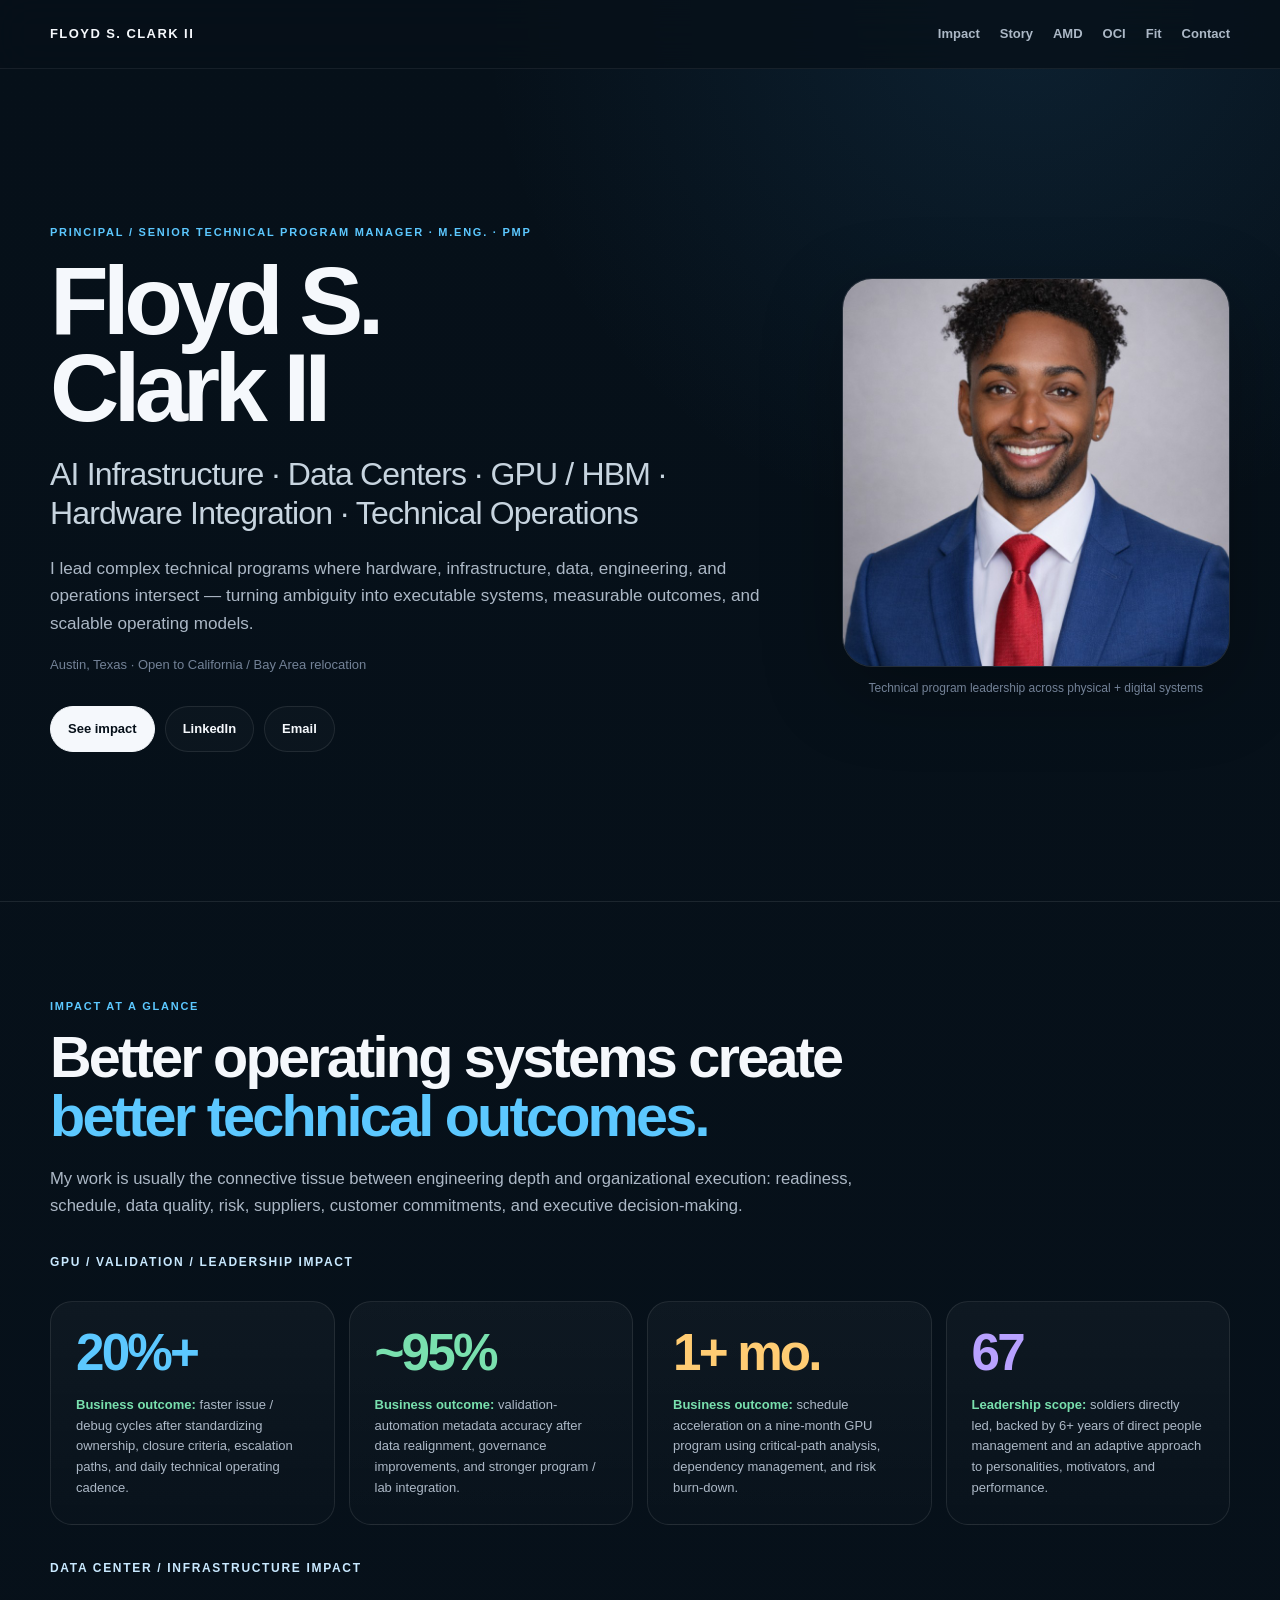
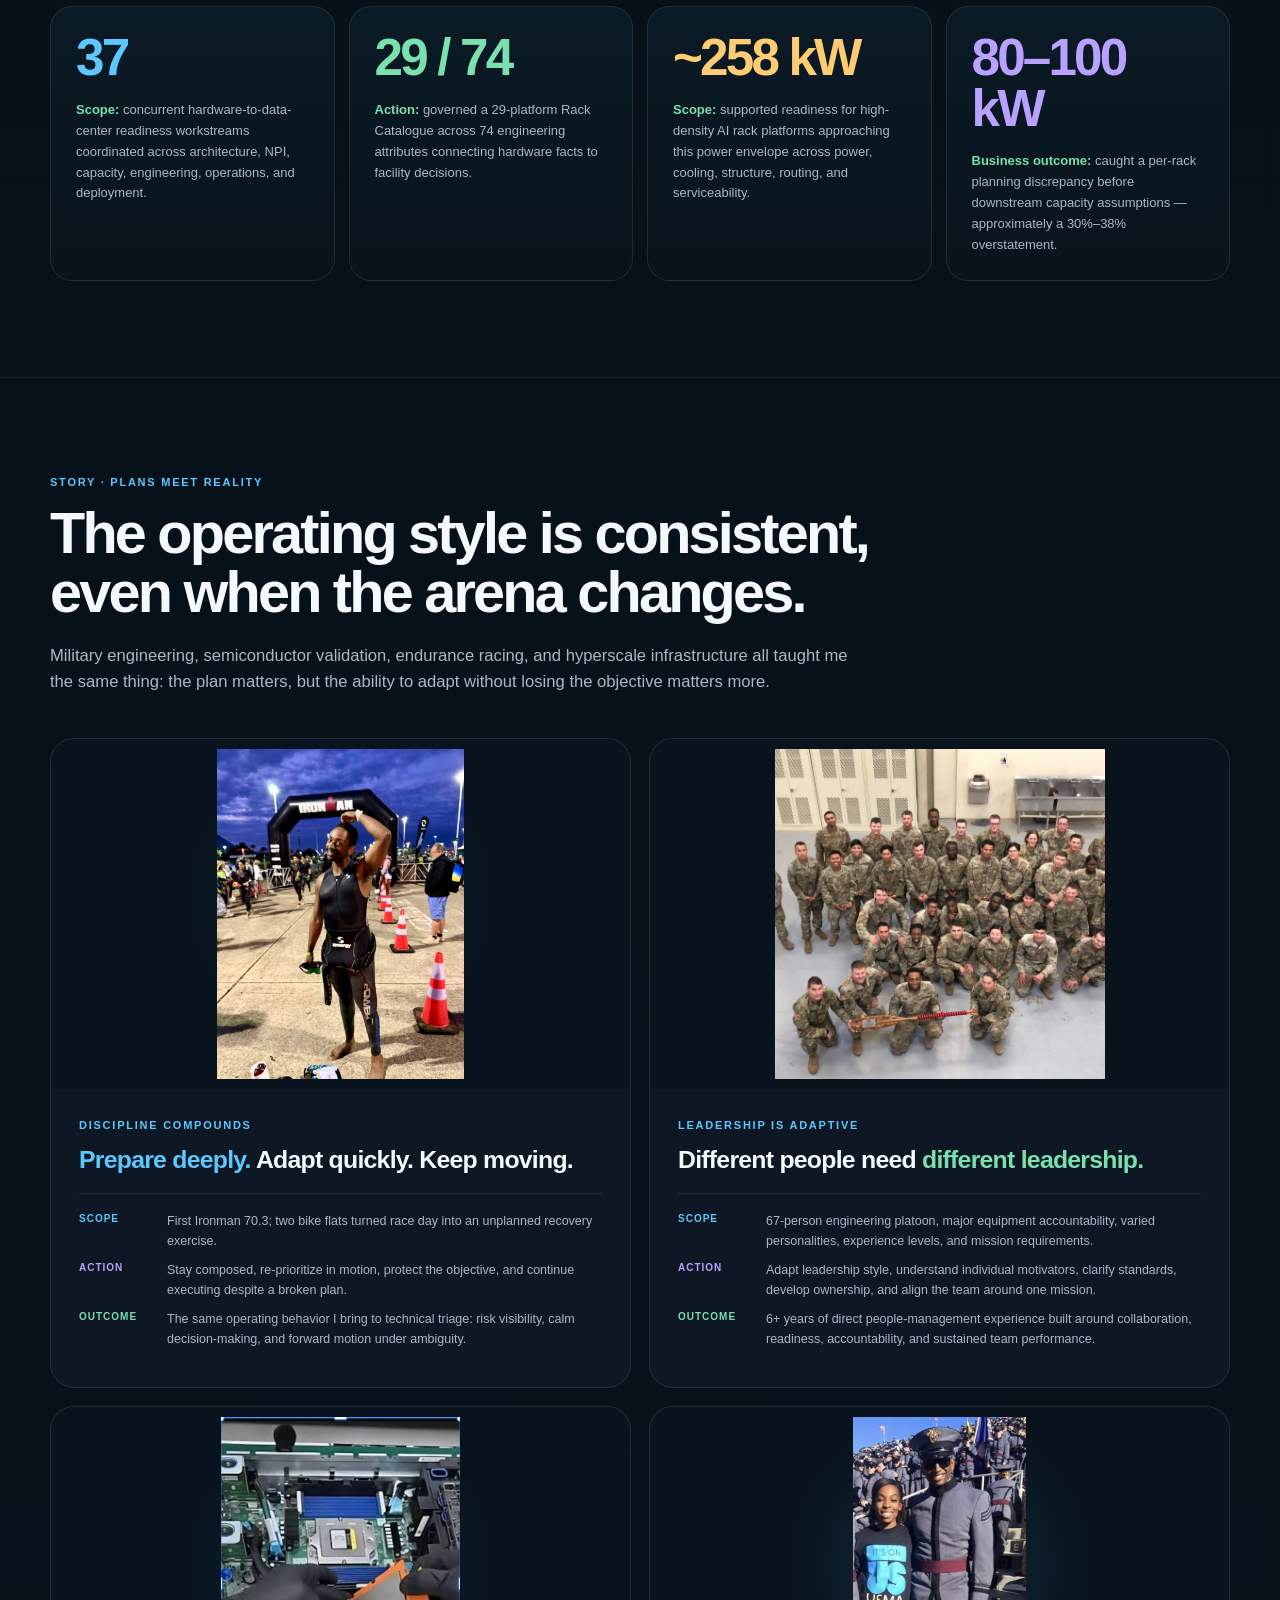
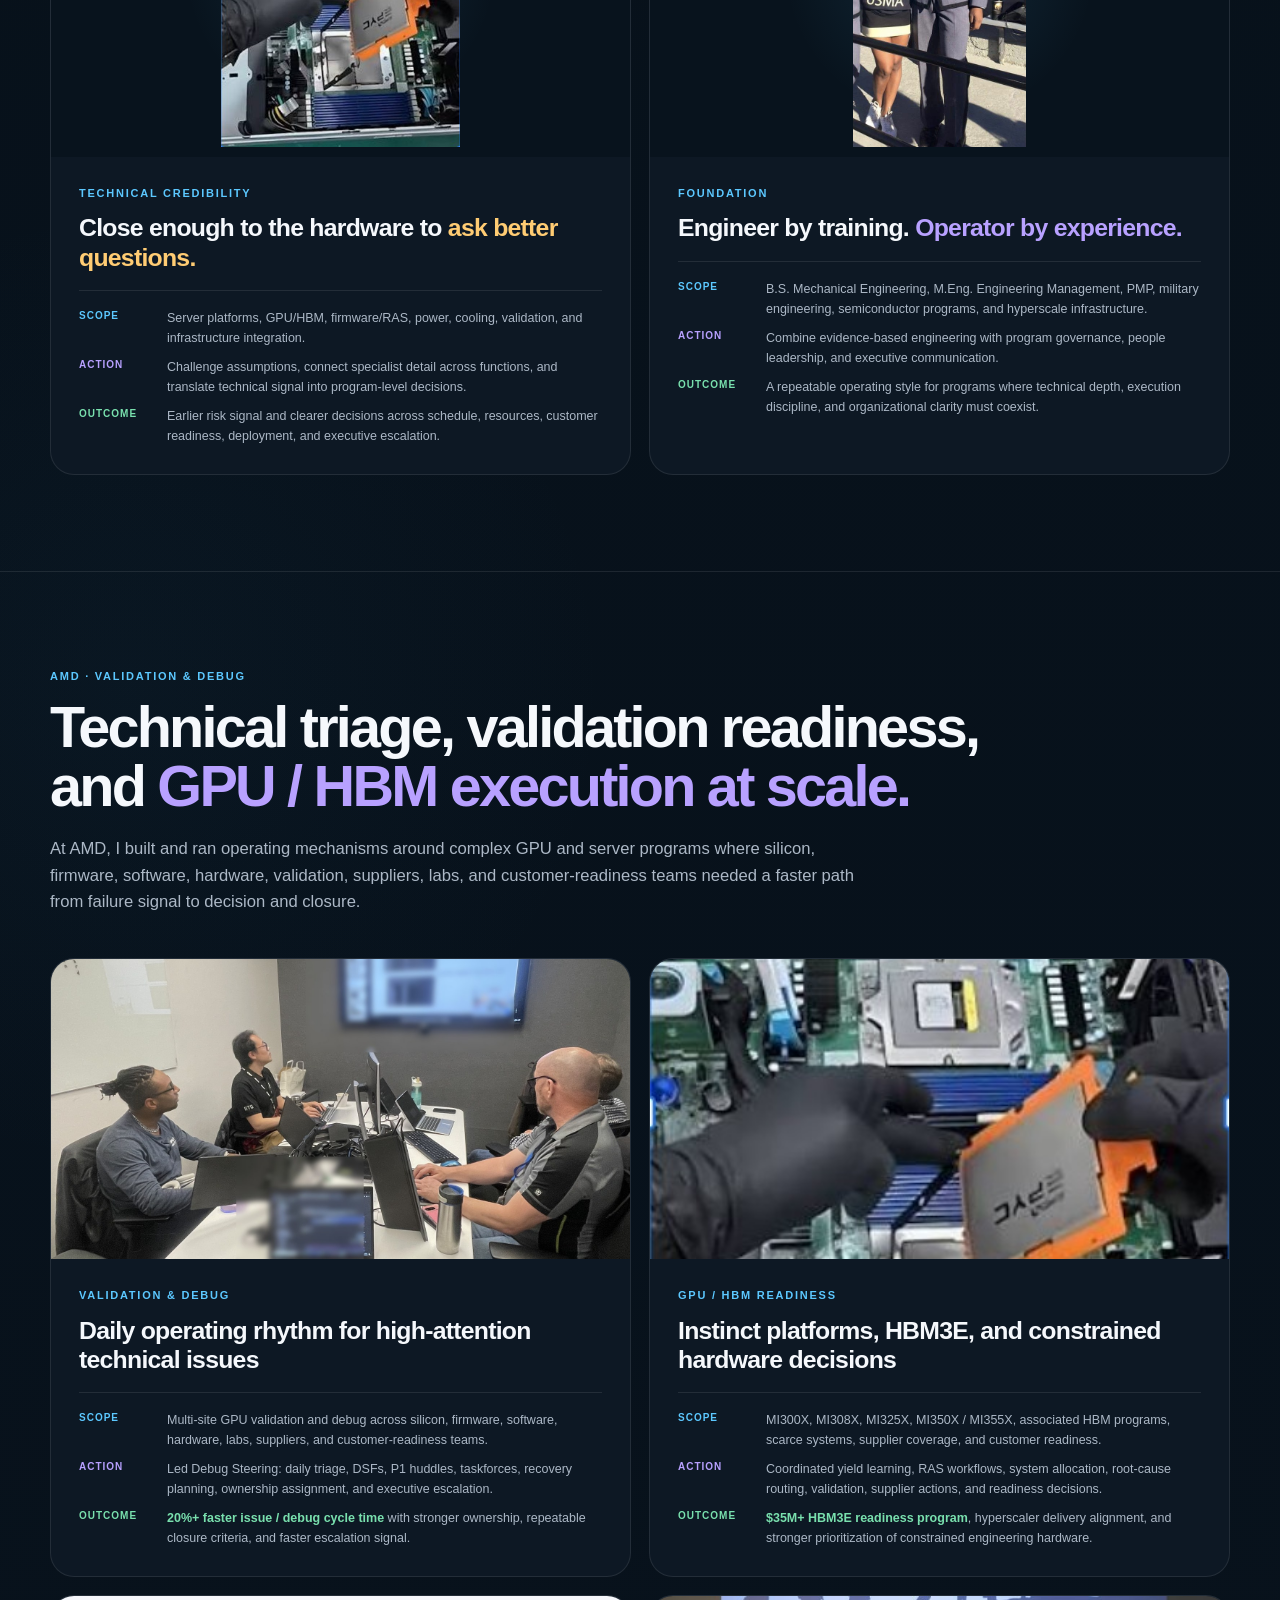
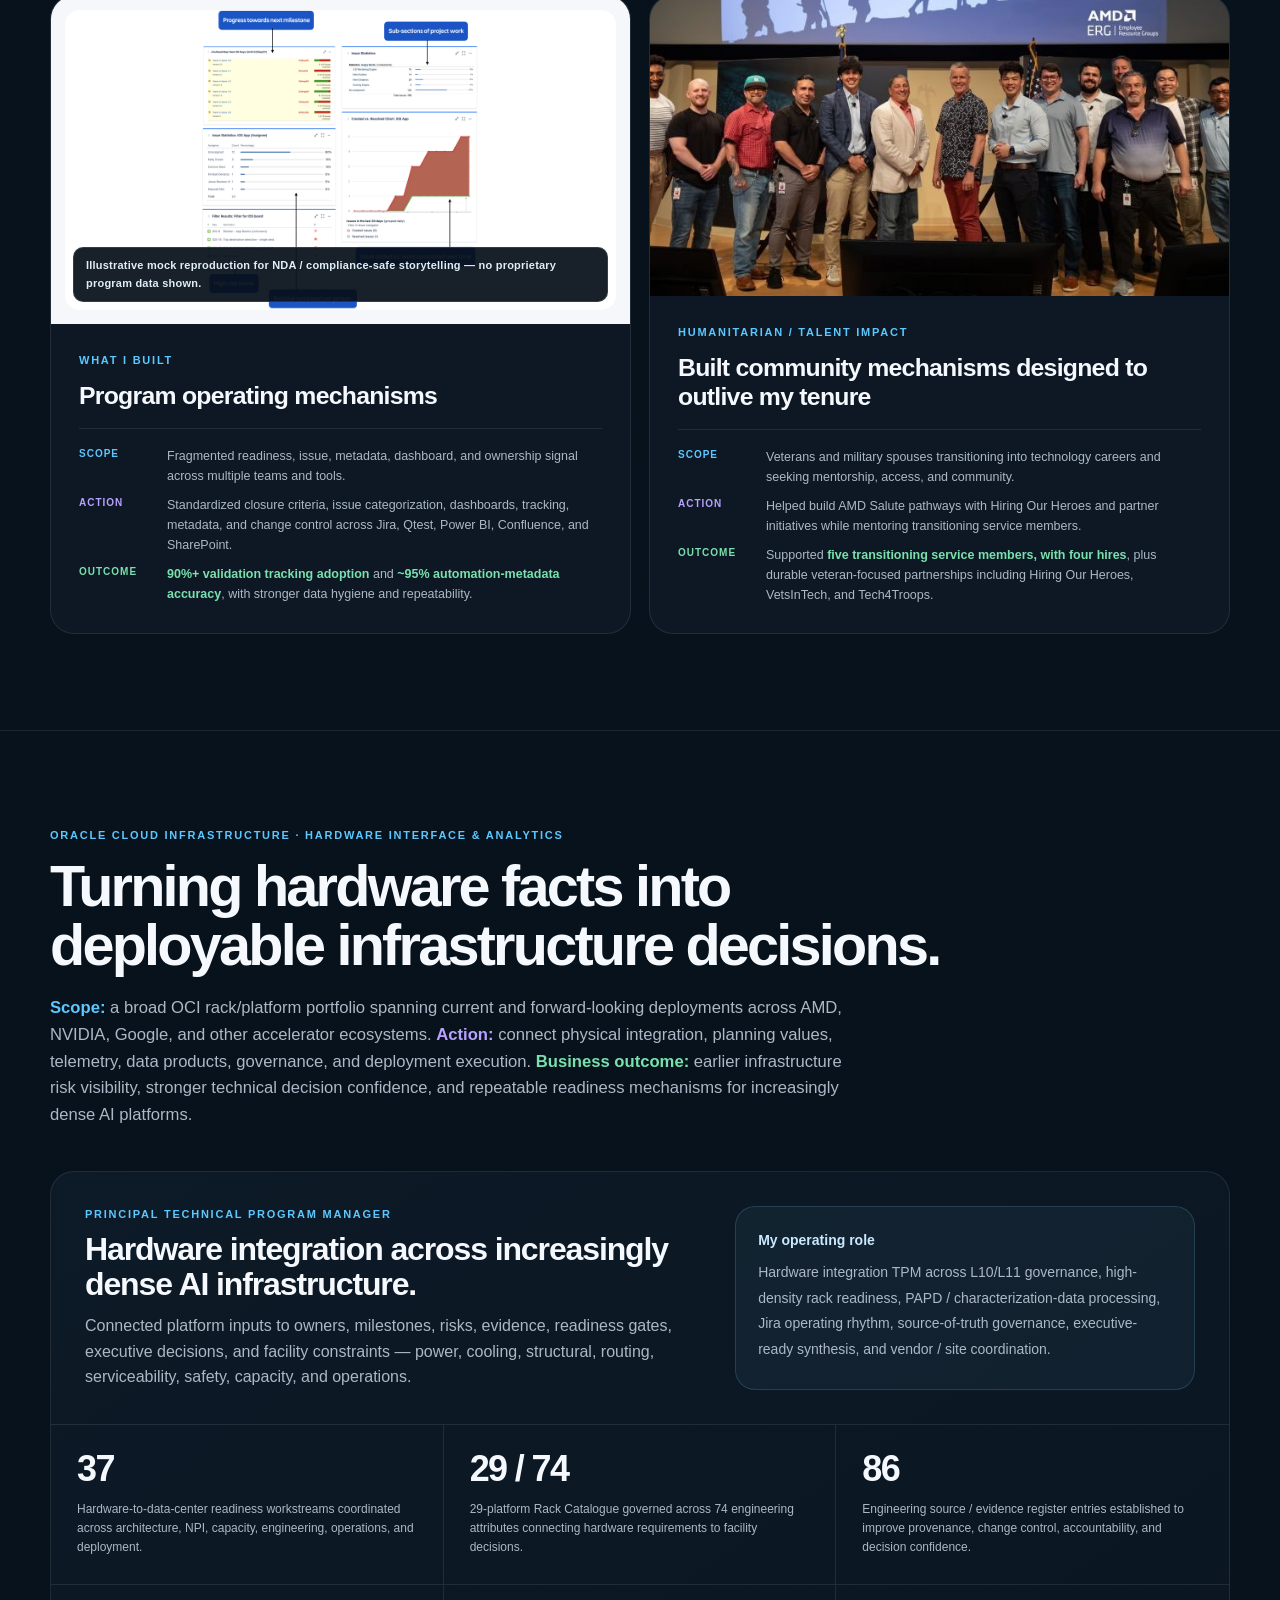
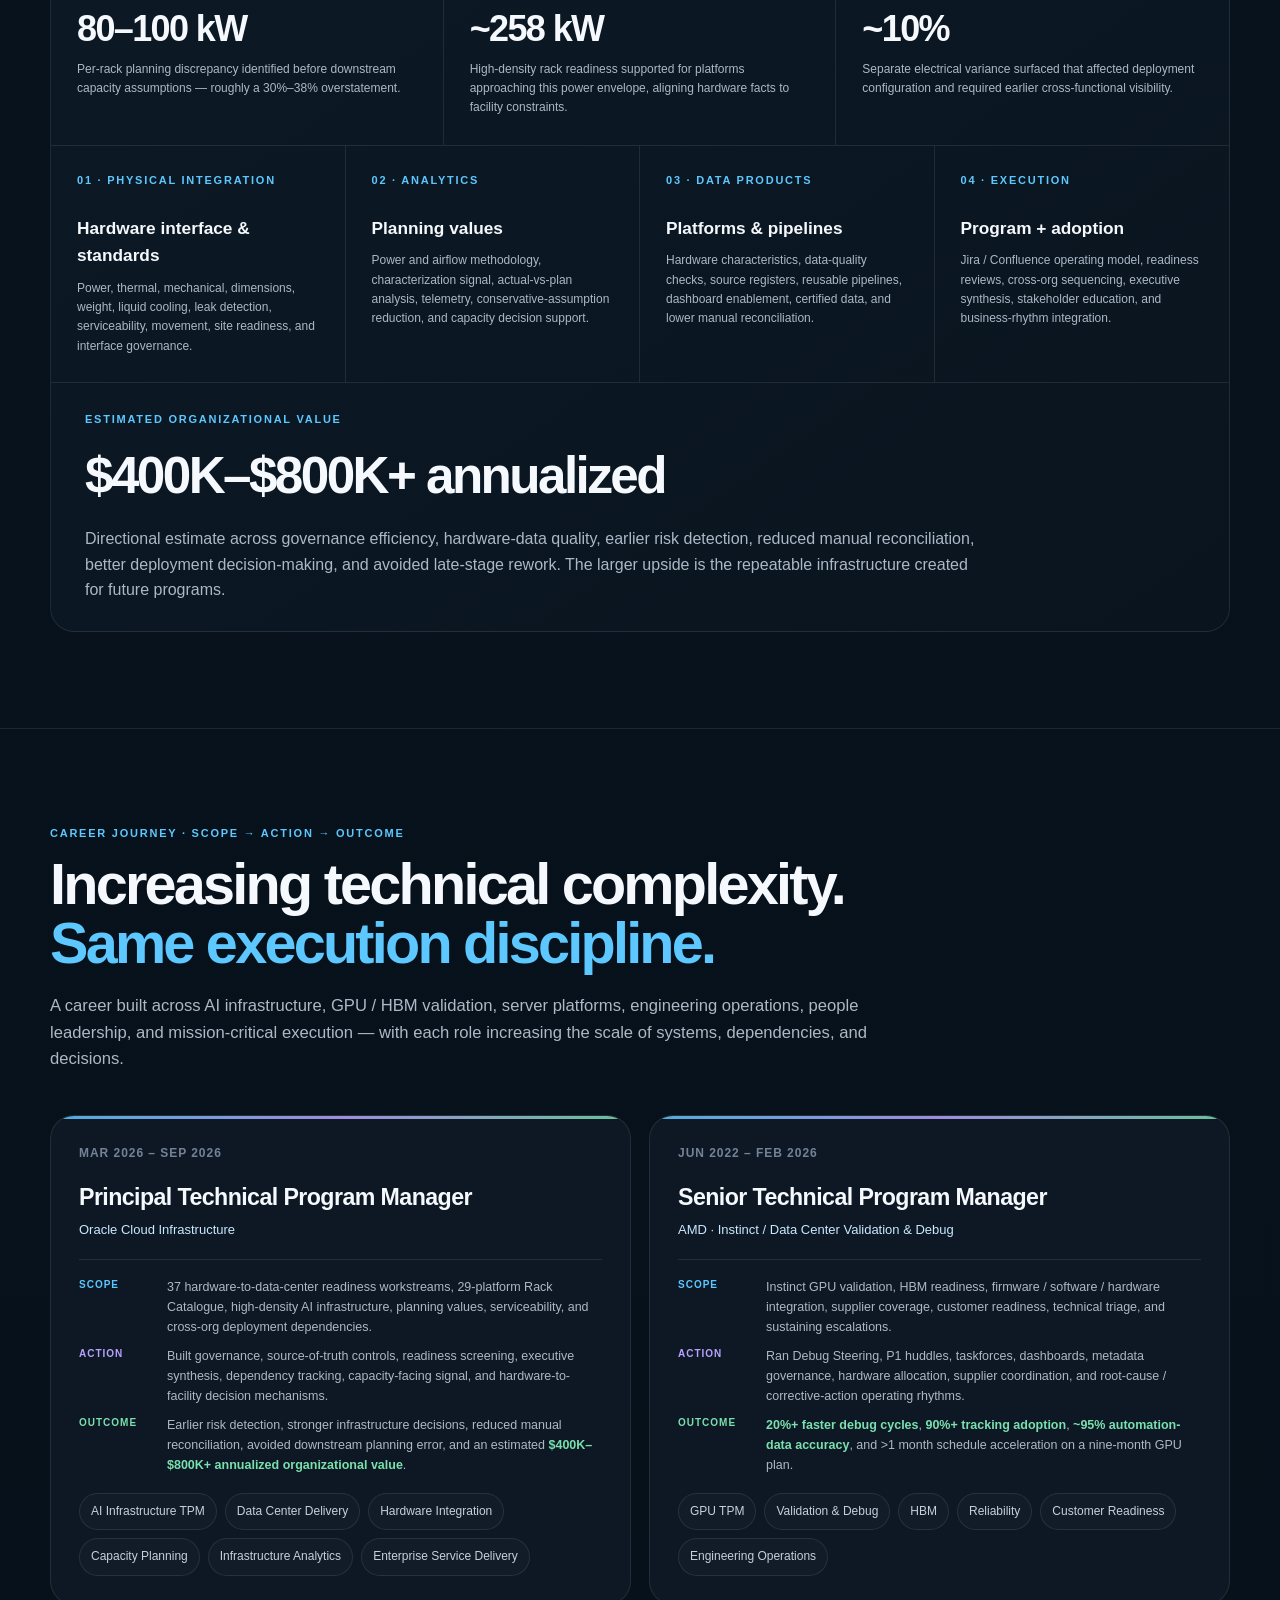
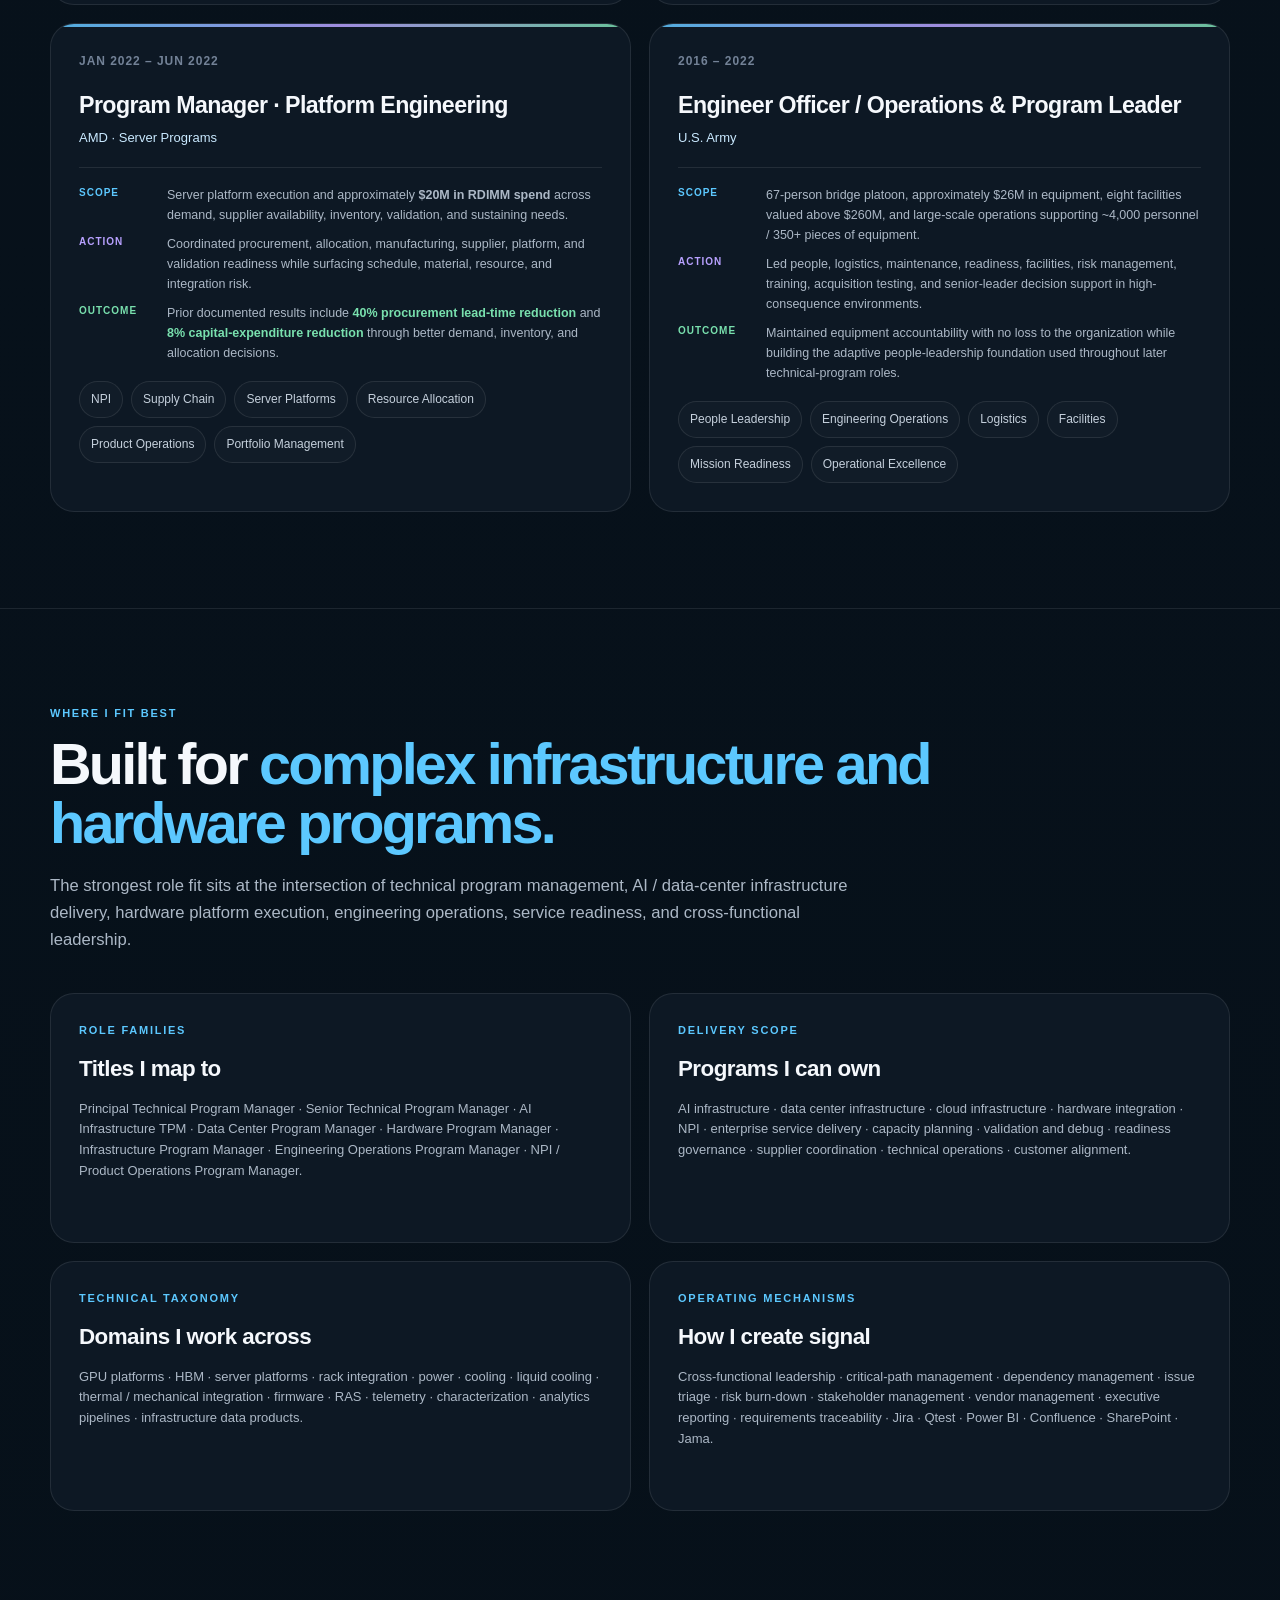
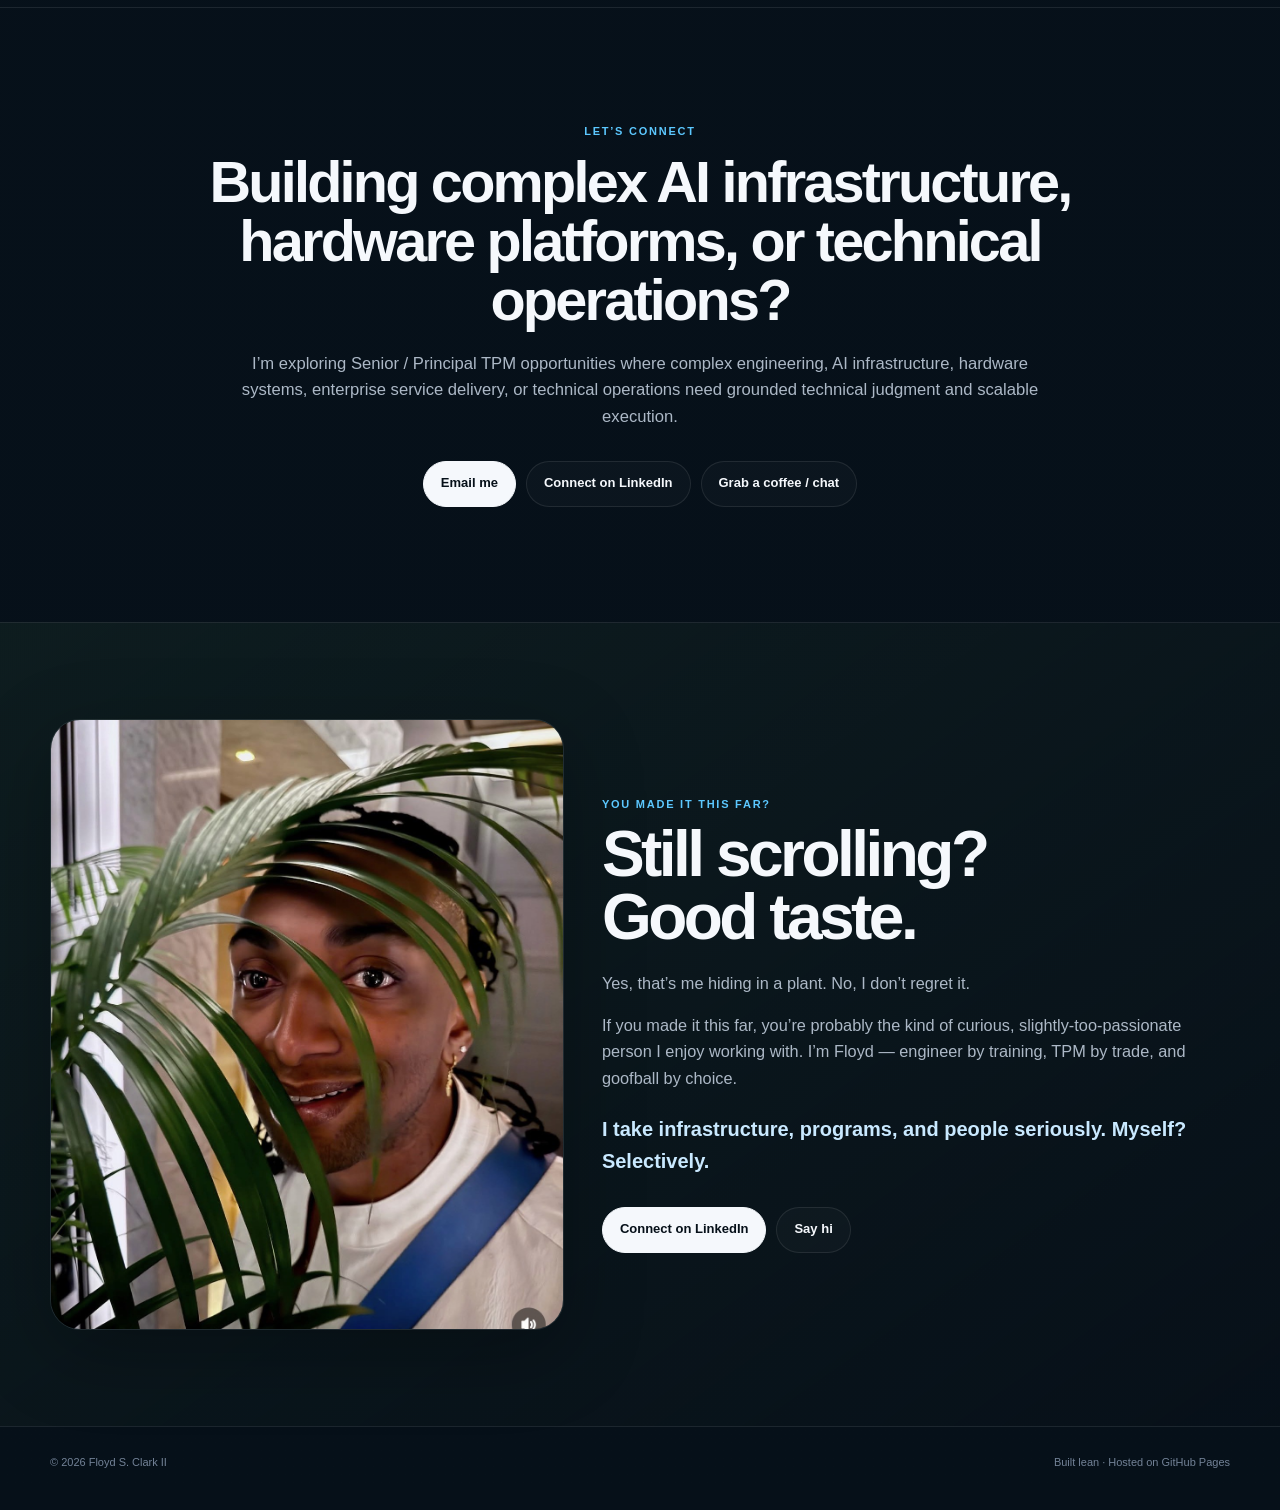
==== commit b905eac7: "Launch portfolio final" ====
--- a/index.html
+++ b/index.html
@@ -27,9 +27,12 @@
       --muted: #acb8c6;
       --quiet: #738297;
       --line: rgba(255,255,255,.09);
-      --accent: #86d0ff;
+      --accent: #5cc8ff;
       --accent-2: #c9e9ff;
-      --good: #8fe0bd;
+      --good: #79e0ae;
+      --violet: #b8a1ff;
+      --amber: #ffcc73;
+      --coral: #ff8f7c;
       --max: 1180px;
       --shadow: 0 22px 80px rgba(0,0,0,.28);
     }
@@ -115,7 +118,7 @@
     }
     .intro { max-width: 820px; color: var(--muted); font-size: 1.04rem; }
 
-    .metrics { display: grid; grid-template-columns: repeat(4, 1fr); gap: 14px; margin-top: 42px; }
+    .metrics { display: grid; grid-template-columns: repeat(4, 1fr); gap: 14px; margin-top: 28px; }
     .metric {
       min-height: 192px; padding: 25px; border: 1px solid var(--line); border-radius: 22px;
       background: linear-gradient(180deg, rgba(255,255,255,.035), rgba(255,255,255,.012));
@@ -130,11 +133,26 @@
 
     .story-grid { display: grid; grid-template-columns: 1fr 1fr; gap: 18px; margin-top: 42px; }
     .story-card {
-      display: grid; grid-template-rows: 270px 1fr; min-height: 560px;
+      display: grid; grid-template-rows: 350px 1fr; min-height: 650px;
       border: 1px solid var(--line); border-radius: 24px; overflow: hidden; background: var(--panel);
     }
-    .story-card .media { overflow: hidden; background: #0b1620; }
-    .story-card .media img { width: 100%; height: 100%; object-fit: cover; }
+    .story-card .media {
+      overflow: hidden;
+      display: flex;
+      align-items: center;
+      justify-content: center;
+      background:
+        radial-gradient(circle at 50% 45%, rgba(92,200,255,.12), transparent 45%),
+        #08131d;
+      padding: 10px;
+    }
+    .story-card .media img {
+      width: 100%;
+      height: 100%;
+      object-fit: contain;
+      object-position: center;
+      border-radius: 14px;
+    }
     .story-card .body { padding: 28px; }
     .story-card h3 { font-size: 1.55rem; line-height: 1.18; letter-spacing: -.03em; margin: 11px 0 12px; }
     .story-card p { color: var(--muted); font-size: 14px; }
@@ -146,6 +164,62 @@
     .card h3 { font-size: 1.55rem; line-height: 1.18; letter-spacing: -.03em; margin: 11px 0 12px; }
     .card p { color: var(--muted); font-size: 14px; }
     .result { margin-top: 18px; padding-top: 18px; border-top: 1px solid var(--line); color: #dce9f3; font-size: 13px; }
+    .result strong { color: var(--good); }
+    .accent-cyan { color: var(--accent); }
+    .accent-green { color: var(--good); }
+    .accent-violet { color: var(--violet); }
+    .accent-amber { color: var(--amber); }
+
+    .sab {
+      display: grid;
+      gap: 9px;
+      margin-top: 18px;
+      padding-top: 17px;
+      border-top: 1px solid var(--line);
+    }
+    .sab-row {
+      display: grid;
+      grid-template-columns: 78px 1fr;
+      gap: 10px;
+      align-items: start;
+      font-size: 12.5px;
+      color: var(--muted);
+    }
+    .sab-label {
+      font-size: 10px;
+      font-weight: 900;
+      letter-spacing: .10em;
+      text-transform: uppercase;
+    }
+    .sab-label.scope { color: var(--accent); }
+    .sab-label.action { color: var(--violet); }
+    .sab-label.outcome { color: var(--good); }
+
+    .impact-subhead {
+      margin-top: 34px;
+      color: var(--accent-2);
+      font-size: 12px;
+      font-weight: 850;
+      letter-spacing: .14em;
+      text-transform: uppercase;
+    }
+    .metrics.dc .metric {
+      background:
+        linear-gradient(180deg, rgba(92,200,255,.055), rgba(255,255,255,.012));
+    }
+    .metrics .metric:nth-child(4n+1) .num { color: var(--accent); }
+    .metrics .metric:nth-child(4n+2) .num { color: var(--good); }
+    .metrics .metric:nth-child(4n+3) .num { color: var(--amber); }
+    .metrics .metric:nth-child(4n+4) .num { color: var(--violet); }
+
+    .journey-card::before {
+      content: "";
+      position: absolute;
+      left: 0; top: 0; right: 0;
+      height: 3px;
+      background: linear-gradient(90deg, var(--accent), var(--violet), var(--good));
+      opacity: .85;
+    }
 
     .mock-wrap { position: relative; background: #f5f7fb; padding: 14px; }
     .mock-wrap img { height: 300px; object-fit: contain; background: white; border-radius: 15px; }
@@ -286,7 +360,7 @@
   <section class="hero">
     <div class="container hero-grid">
       <div>
-        <div class="eyebrow">Principal-Level Technical Program Manager · M.Eng. · PMP</div>
+        <div class="eyebrow">Principal / Senior Technical Program Manager · M.Eng. · PMP</div>
         <h1>Floyd S.<br>Clark II</h1>
         <h2>AI Infrastructure · Data Centers · GPU / HBM · Hardware Integration · Technical Operations</h2>
         <p class="lede">I lead complex technical programs where hardware, infrastructure, data, engineering, and operations intersect — turning ambiguity into executable systems, measurable outcomes, and scalable operating models.</p>
@@ -307,14 +381,47 @@
   <section id="impact">
     <div class="container">
       <div class="kicker">Impact at a glance</div>
-      <h2 class="title">Better operating systems create better technical outcomes.</h2>
+      <h2 class="title">Better operating systems create <span class="accent-cyan">better technical outcomes.</span></h2>
       <p class="intro">My work is usually the connective tissue between engineering depth and organizational execution: readiness, schedule, data quality, risk, suppliers, customer commitments, and executive decision-making.</p>
 
+      <div class="impact-subhead">GPU / validation / leadership impact</div>
       <div class="metrics">
-        <article class="metric"><div class="num">20%+</div><p>Reduction in issue / debug cycle time through stronger ownership, closure criteria, escalation, and daily technical operating cadence.</p></article>
-        <article class="metric"><div class="num">~95%</div><p>Validation-automation metadata accuracy after data realignment, governance improvements, and better integration between program and lab teams.</p></article>
-        <article class="metric"><div class="num">1+ mo.</div><p>Schedule acceleration on a nine-month GPU program through critical-path analysis, dependency management, and risk burn-down.</p></article>
-        <article class="metric"><div class="num">67</div><p>Soldiers directly led, backed by 6+ years of direct people-management experience and an adaptive leadership approach built around personalities, motivators, and collaborative performance.</p></article>
+        <article class="metric">
+          <div class="num">20%+</div>
+          <p><strong class="accent-green">Business outcome:</strong> faster issue / debug cycles after standardizing ownership, closure criteria, escalation paths, and daily technical operating cadence.</p>
+        </article>
+        <article class="metric">
+          <div class="num">~95%</div>
+          <p><strong class="accent-green">Business outcome:</strong> validation-automation metadata accuracy after data realignment, governance improvements, and stronger program / lab integration.</p>
+        </article>
+        <article class="metric">
+          <div class="num">1+ mo.</div>
+          <p><strong class="accent-green">Business outcome:</strong> schedule acceleration on a nine-month GPU program using critical-path analysis, dependency management, and risk burn-down.</p>
+        </article>
+        <article class="metric">
+          <div class="num">67</div>
+          <p><strong class="accent-green">Leadership scope:</strong> soldiers directly led, backed by 6+ years of direct people management and an adaptive approach to personalities, motivators, and performance.</p>
+        </article>
+      </div>
+
+      <div class="impact-subhead">Data center / infrastructure impact</div>
+      <div class="metrics dc">
+        <article class="metric">
+          <div class="num">37</div>
+          <p><strong class="accent-green">Scope:</strong> concurrent hardware-to-data-center readiness workstreams coordinated across architecture, NPI, capacity, engineering, operations, and deployment.</p>
+        </article>
+        <article class="metric">
+          <div class="num">29 / 74</div>
+          <p><strong class="accent-green">Action:</strong> governed a 29-platform Rack Catalogue across 74 engineering attributes connecting hardware facts to facility decisions.</p>
+        </article>
+        <article class="metric">
+          <div class="num">~258 kW</div>
+          <p><strong class="accent-green">Scope:</strong> supported readiness for high-density AI rack platforms approaching this power envelope across power, cooling, structure, routing, and serviceability.</p>
+        </article>
+        <article class="metric">
+          <div class="num">80–100 kW</div>
+          <p><strong class="accent-green">Business outcome:</strong> caught a per-rack planning discrepancy before downstream capacity assumptions — approximately a 30%–38% overstatement.</p>
+        </article>
       </div>
     </div>
   </section>
@@ -330,9 +437,12 @@
           <div class="media"><img src="images/ironman.jpg" alt="Floyd Clark at Ironman 70.3" /></div>
           <div class="body">
             <div class="tag">Discipline compounds</div>
-            <h3>Prepare deeply. Adapt quickly. Keep moving.</h3>
-            <p>My first Ironman 70.3 included two bike flats and a race day that stopped following the script. That is why this belongs here: it is a visible example of how I operate when the environment changes.</p>
-            <div class="result"><strong>At work:</strong> calm triage, risk visibility, reprioritization, and forward motion even when the original plan is no longer available.</div>
+            <h3><span class="accent-cyan">Prepare deeply.</span> Adapt quickly. Keep moving.</h3>
+            <div class="sab">
+              <div class="sab-row"><div class="sab-label scope">Scope</div><div>First Ironman 70.3; two bike flats turned race day into an unplanned recovery exercise.</div></div>
+              <div class="sab-row"><div class="sab-label action">Action</div><div>Stay composed, re-prioritize in motion, protect the objective, and continue executing despite a broken plan.</div></div>
+              <div class="sab-row"><div class="sab-label outcome">Outcome</div><div>The same operating behavior I bring to technical triage: risk visibility, calm decision-making, and forward motion under ambiguity.</div></div>
+            </div>
           </div>
         </article>
 
@@ -340,9 +450,12 @@
           <div class="media"><img src="images/army-team.jpg" alt="Floyd Clark with Army engineering team" /></div>
           <div class="body">
             <div class="tag">Leadership is adaptive</div>
-            <h3>Different people need different leadership.</h3>
-            <p>Across 6+ years of direct people management, I learned to navigate competing personalities, leadership styles, and motivators — then align the team around a shared mission without assuming collaboration happens automatically.</p>
-            <div class="result"><strong>At work:</strong> understand the person, clarify the standard, create ownership, and build the environment where collaborative performance is easier.</div>
+            <h3>Different people need <span class="accent-green">different leadership.</span></h3>
+            <div class="sab">
+              <div class="sab-row"><div class="sab-label scope">Scope</div><div>67-person engineering platoon, major equipment accountability, varied personalities, experience levels, and mission requirements.</div></div>
+              <div class="sab-row"><div class="sab-label action">Action</div><div>Adapt leadership style, understand individual motivators, clarify standards, develop ownership, and align the team around one mission.</div></div>
+              <div class="sab-row"><div class="sab-label outcome">Outcome</div><div>6+ years of direct people-management experience built around collaboration, readiness, accountability, and sustained team performance.</div></div>
+            </div>
           </div>
         </article>
 
@@ -350,9 +463,12 @@
           <div class="media"><img src="images/amd-server-build.jpg" alt="Server hardware build with AMD EPYC processors" /></div>
           <div class="body">
             <div class="tag">Technical credibility</div>
-            <h3>Close enough to the hardware to ask better questions.</h3>
-            <p>Mechanical engineering, server platforms, GPU/HBM, firmware/RAS, power, cooling, facilities, validation, and infrastructure integration give me enough technical context to challenge assumptions without pretending to replace the SME.</p>
-            <div class="result"><strong>At work:</strong> translate specialist detail into schedule, risk, resource, customer, and executive decisions.</div>
+            <h3>Close enough to the hardware to <span class="accent-amber">ask better questions.</span></h3>
+            <div class="sab">
+              <div class="sab-row"><div class="sab-label scope">Scope</div><div>Server platforms, GPU/HBM, firmware/RAS, power, cooling, validation, and infrastructure integration.</div></div>
+              <div class="sab-row"><div class="sab-label action">Action</div><div>Challenge assumptions, connect specialist detail across functions, and translate technical signal into program-level decisions.</div></div>
+              <div class="sab-row"><div class="sab-label outcome">Outcome</div><div>Earlier risk signal and clearer decisions across schedule, resources, customer readiness, deployment, and executive escalation.</div></div>
+            </div>
           </div>
         </article>
 
@@ -360,9 +476,12 @@
           <div class="media"><img src="images/westpoint.jpg" alt="West Point leadership foundation" /></div>
           <div class="body">
             <div class="tag">Foundation</div>
-            <h3>Engineer by training. Operator by experience.</h3>
-            <p>B.S. Mechanical Engineering from West Point, M.Eng. Engineering Management, PMP, and years of mission-critical execution shaped an operating style built around evidence, accountability, and action.</p>
-            <div class="result"><strong>My lane:</strong> programs where technical depth, operating discipline, people leadership, and executive clarity have to coexist.</div>
+            <h3>Engineer by training. <span class="accent-violet">Operator by experience.</span></h3>
+            <div class="sab">
+              <div class="sab-row"><div class="sab-label scope">Scope</div><div>B.S. Mechanical Engineering, M.Eng. Engineering Management, PMP, military engineering, semiconductor programs, and hyperscale infrastructure.</div></div>
+              <div class="sab-row"><div class="sab-label action">Action</div><div>Combine evidence-based engineering with program governance, people leadership, and executive communication.</div></div>
+              <div class="sab-row"><div class="sab-label outcome">Outcome</div><div>A repeatable operating style for programs where technical depth, execution discipline, and organizational clarity must coexist.</div></div>
+            </div>
           </div>
         </article>
       </div>
@@ -372,8 +491,8 @@
   <section id="amd">
     <div class="container">
       <div class="kicker">AMD · Validation & Debug</div>
-      <h2 class="title">Technical triage, validation readiness, and GPU / HBM execution at scale.</h2>
-      <p class="intro">At AMD, I built and ran operating mechanisms around complex GPU and server programs where silicon, firmware, software, hardware, validation, suppliers, labs, and customer-readiness teams all needed a faster path from failure signal to decision and closure.</p>
+      <h2 class="title">Technical triage, validation readiness, and <span class="accent-violet">GPU / HBM execution at scale.</span></h2>
+      <p class="intro">At AMD, I built and ran operating mechanisms around complex GPU and server programs where silicon, firmware, software, hardware, validation, suppliers, labs, and customer-readiness teams needed a faster path from failure signal to decision and closure.</p>
 
       <div class="amd-grid">
         <article class="card">
@@ -381,8 +500,11 @@
           <div class="card-body">
             <div class="tag">Validation & Debug</div>
             <h3>Daily operating rhythm for high-attention technical issues</h3>
-            <p>Served as Chief of Staff / program lead for Debug Steering: daily triage, Debug Steering Forums, P1 huddles, taskforces, recovery planning, ownership assignment, and executive escalation across multi-site engineering teams.</p>
-            <div class="result"><strong>Results:</strong> 20%+ faster issue / debug cycle time · stronger ownership · repeatable closure criteria · faster escalation signal.</div>
+            <div class="sab">
+              <div class="sab-row"><div class="sab-label scope">Scope</div><div>Multi-site GPU validation and debug across silicon, firmware, software, hardware, labs, suppliers, and customer-readiness teams.</div></div>
+              <div class="sab-row"><div class="sab-label action">Action</div><div>Led Debug Steering: daily triage, DSFs, P1 huddles, taskforces, recovery planning, ownership assignment, and executive escalation.</div></div>
+              <div class="sab-row"><div class="sab-label outcome">Outcome</div><div><strong class="accent-green">20%+ faster issue / debug cycle time</strong> with stronger ownership, repeatable closure criteria, and faster escalation signal.</div></div>
+            </div>
           </div>
         </article>
 
@@ -391,8 +513,11 @@
           <div class="card-body">
             <div class="tag">GPU / HBM readiness</div>
             <h3>Instinct platforms, HBM3E, and constrained hardware decisions</h3>
-            <p>Led cross-functional execution across MI300X, MI308X, MI325X, MI350X / MI355X and associated HBM programs, including supplier coverage, yield learning, RAS workflows, system allocation, root-cause routing, validation, and customer readiness.</p>
-            <div class="result"><strong>Scale:</strong> $35M+ HBM3E readiness program · scarce GPU allocation · hyperscaler delivery alignment · L3 sustaining / escalation support.</div>
+            <div class="sab">
+              <div class="sab-row"><div class="sab-label scope">Scope</div><div>MI300X, MI308X, MI325X, MI350X / MI355X, associated HBM programs, scarce systems, supplier coverage, and customer readiness.</div></div>
+              <div class="sab-row"><div class="sab-label action">Action</div><div>Coordinated yield learning, RAS workflows, system allocation, root-cause routing, validation, supplier actions, and readiness decisions.</div></div>
+              <div class="sab-row"><div class="sab-label outcome">Outcome</div><div><strong class="accent-green">$35M+ HBM3E readiness program</strong>, hyperscaler delivery alignment, and stronger prioritization of constrained engineering hardware.</div></div>
+            </div>
           </div>
         </article>
 
@@ -404,11 +529,11 @@
           <div class="card-body">
             <div class="tag">What I built</div>
             <h3>Program operating mechanisms</h3>
-            <p>Structured closure criteria, stronger issue categorization, reusable dashboards, readiness tracking, better metadata, and more consistent change control across programs that otherwise risked fragmenting across tools and teams.</p>
-            <div class="chips">
-              <span class="chip">Debug Steering Forum</span><span class="chip">Daily triage</span><span class="chip">P1 huddles</span><span class="chip">Executive reporting</span><span class="chip">Jira / JQL</span><span class="chip">Qtest</span><span class="chip">Power BI</span><span class="chip">Confluence</span>
+            <div class="sab">
+              <div class="sab-row"><div class="sab-label scope">Scope</div><div>Fragmented readiness, issue, metadata, dashboard, and ownership signal across multiple teams and tools.</div></div>
+              <div class="sab-row"><div class="sab-label action">Action</div><div>Standardized closure criteria, issue categorization, dashboards, tracking, metadata, and change control across Jira, Qtest, Power BI, Confluence, and SharePoint.</div></div>
+              <div class="sab-row"><div class="sab-label outcome">Outcome</div><div><strong class="accent-green">90%+ validation tracking adoption</strong> and <strong class="accent-green">~95% automation-metadata accuracy</strong>, with stronger data hygiene and repeatability.</div></div>
             </div>
-            <div class="result"><strong>Results:</strong> 90%+ validation tracking adoption · ~95% automation-metadata accuracy · stronger data hygiene and repeatability.</div>
           </div>
         </article>
 
@@ -417,8 +542,11 @@
           <div class="card-body">
             <div class="tag">Humanitarian / talent impact</div>
             <h3>Built community mechanisms designed to outlive my tenure</h3>
-            <p>Through AMD’s Salute community, I helped connect veterans and military spouses to technology careers through Hiring Our Heroes and partner initiatives, while mentoring transitioning service members and building repeatable pathways instead of one-off introductions.</p>
-            <div class="result"><strong>Impact:</strong> supported five transitioning service members, with four hires, and contributed to veteran-focused partnerships including Hiring Our Heroes, VetsInTech, and Tech4Troops.</div>
+            <div class="sab">
+              <div class="sab-row"><div class="sab-label scope">Scope</div><div>Veterans and military spouses transitioning into technology careers and seeking mentorship, access, and community.</div></div>
+              <div class="sab-row"><div class="sab-label action">Action</div><div>Helped build AMD Salute pathways with Hiring Our Heroes and partner initiatives while mentoring transitioning service members.</div></div>
+              <div class="sab-row"><div class="sab-label outcome">Outcome</div><div>Supported <strong class="accent-green">five transitioning service members, with four hires</strong>, plus durable veteran-focused partnerships including Hiring Our Heroes, VetsInTech, and Tech4Troops.</div></div>
+            </div>
           </div>
         </article>
       </div>
@@ -429,7 +557,7 @@
     <div class="container">
       <div class="kicker">Oracle Cloud Infrastructure · Hardware Interface & Analytics</div>
       <h2 class="title">Turning hardware facts into deployable infrastructure decisions.</h2>
-      <p class="intro">My most recent role operated across the full hardware-interface and infrastructure-analytics surface: physical integration, planning values, telemetry, data products, program execution, and adoption. I supported a broad OCI rack/platform portfolio spanning current and forward-looking deployments across AMD, NVIDIA, Google, and other accelerator ecosystems.</p>
+      <p class="intro"><span class="accent-cyan"><strong>Scope:</strong></span> a broad OCI rack/platform portfolio spanning current and forward-looking deployments across AMD, NVIDIA, Google, and other accelerator ecosystems. <span class="accent-violet"><strong>Action:</strong></span> connect physical integration, planning values, telemetry, data products, governance, and deployment execution. <span class="accent-green"><strong>Business outcome:</strong></span> earlier infrastructure risk visibility, stronger technical decision confidence, and repeatable readiness mechanisms for increasingly dense AI platforms.</p>
 
       <div class="oracle-shell">
         <div class="oracle-head">
@@ -471,26 +599,32 @@
 
   <section id="journey">
     <div class="container">
-      <div class="kicker">Career journey · semantic context</div>
-      <h2 class="title">Increasing technical complexity. Same execution discipline.</h2>
-      <p class="intro">This section is intentionally structured with the language recruiters, ATS systems, and semantic matchers typically use to describe adjacent role families — while keeping every term tied to real experience.</p>
+      <div class="kicker">Career journey · scope → action → outcome</div>
+      <h2 class="title">Increasing technical complexity. <span class="accent-cyan">Same execution discipline.</span></h2>
+      <p class="intro">A career built across AI infrastructure, GPU / HBM validation, server platforms, engineering operations, people leadership, and mission-critical execution — with each role increasing the scale of systems, dependencies, and decisions.</p>
 
       <div class="journey-grid">
         <article class="journey-card">
           <div class="journey-date">Mar 2026 – Sep 2026</div>
           <h3>Principal Technical Program Manager</h3>
           <div class="journey-org">Oracle Cloud Infrastructure</div>
-          <p>AI infrastructure readiness, hardware integration, rack-platform delivery, infrastructure analytics, capacity planning inputs, serviceability, design constraints, data governance, executive reporting, cross-functional dependency management, and enterprise service delivery.</p>
-          <div class="semantic-label">Semantic relevance</div>
-          <div class="chips"><span class="chip">AI Infrastructure TPM</span><span class="chip">Data Center Delivery</span><span class="chip">Hardware Integration</span><span class="chip">Capacity Planning</span><span class="chip">Infrastructure Analytics</span><span class="chip">Service Delivery</span></div>
+          <div class="sab">
+            <div class="sab-row"><div class="sab-label scope">Scope</div><div>37 hardware-to-data-center readiness workstreams, 29-platform Rack Catalogue, high-density AI infrastructure, planning values, serviceability, and cross-org deployment dependencies.</div></div>
+            <div class="sab-row"><div class="sab-label action">Action</div><div>Built governance, source-of-truth controls, readiness screening, executive synthesis, dependency tracking, capacity-facing signal, and hardware-to-facility decision mechanisms.</div></div>
+            <div class="sab-row"><div class="sab-label outcome">Outcome</div><div>Earlier risk detection, stronger infrastructure decisions, reduced manual reconciliation, avoided downstream planning error, and an estimated <strong class="accent-green">$400K–$800K+ annualized organizational value</strong>.</div></div>
+          </div>
+          <div class="chips"><span class="chip">AI Infrastructure TPM</span><span class="chip">Data Center Delivery</span><span class="chip">Hardware Integration</span><span class="chip">Capacity Planning</span><span class="chip">Infrastructure Analytics</span><span class="chip">Enterprise Service Delivery</span></div>
         </article>
 
         <article class="journey-card">
           <div class="journey-date">Jun 2022 – Feb 2026</div>
           <h3>Senior Technical Program Manager</h3>
           <div class="journey-org">AMD · Instinct / Data Center Validation & Debug</div>
-          <p>GPU validation and debug, HBM readiness, firmware / hardware / software integration, technical triage, root cause / corrective action, supplier management, customer readiness, issue lifecycle management, program governance, and technical operations.</p>
-          <div class="semantic-label">Semantic relevance</div>
+          <div class="sab">
+            <div class="sab-row"><div class="sab-label scope">Scope</div><div>Instinct GPU validation, HBM readiness, firmware / software / hardware integration, supplier coverage, customer readiness, technical triage, and sustaining escalations.</div></div>
+            <div class="sab-row"><div class="sab-label action">Action</div><div>Ran Debug Steering, P1 huddles, taskforces, dashboards, metadata governance, hardware allocation, supplier coordination, and root-cause / corrective-action operating rhythms.</div></div>
+            <div class="sab-row"><div class="sab-label outcome">Outcome</div><div><strong class="accent-green">20%+ faster debug cycles</strong>, <strong class="accent-green">90%+ tracking adoption</strong>, <strong class="accent-green">~95% automation-data accuracy</strong>, and >1 month schedule acceleration on a nine-month GPU plan.</div></div>
+          </div>
           <div class="chips"><span class="chip">GPU TPM</span><span class="chip">Validation & Debug</span><span class="chip">HBM</span><span class="chip">Reliability</span><span class="chip">Customer Readiness</span><span class="chip">Engineering Operations</span></div>
         </article>
 
@@ -498,17 +632,23 @@
           <div class="journey-date">Jan 2022 – Jun 2022</div>
           <h3>Program Manager · Platform Engineering</h3>
           <div class="journey-org">AMD · Server Programs</div>
-          <p>Server platform execution, $20M+ memory procurement / allocation, NPI readiness, supplier coordination, inventory / demand alignment, sustaining support, validation planning, feature repositories, and portfolio-level program communication.</p>
-          <div class="semantic-label">Semantic relevance</div>
-          <div class="chips"><span class="chip">NPI</span><span class="chip">Supply Chain</span><span class="chip">Server Platforms</span><span class="chip">Resource Allocation</span><span class="chip">Program Management</span><span class="chip">Product Operations</span></div>
+          <div class="sab">
+            <div class="sab-row"><div class="sab-label scope">Scope</div><div>Server platform execution and approximately <strong>$20M in RDIMM spend</strong> across demand, supplier availability, inventory, validation, and sustaining needs.</div></div>
+            <div class="sab-row"><div class="sab-label action">Action</div><div>Coordinated procurement, allocation, manufacturing, supplier, platform, and validation readiness while surfacing schedule, material, resource, and integration risk.</div></div>
+            <div class="sab-row"><div class="sab-label outcome">Outcome</div><div>Prior documented results include <strong class="accent-green">40% procurement lead-time reduction</strong> and <strong class="accent-green">8% capital-expenditure reduction</strong> through better demand, inventory, and allocation decisions.</div></div>
+          </div>
+          <div class="chips"><span class="chip">NPI</span><span class="chip">Supply Chain</span><span class="chip">Server Platforms</span><span class="chip">Resource Allocation</span><span class="chip">Product Operations</span><span class="chip">Portfolio Management</span></div>
         </article>
 
         <article class="journey-card">
           <div class="journey-date">2016 – 2022</div>
           <h3>Engineer Officer / Operations & Program Leader</h3>
           <div class="journey-org">U.S. Army</div>
-          <p>Direct people leadership, engineering operations, logistics, facilities, maintenance, readiness, acquisition testing, large-scale field execution, asset accountability, risk management, training, senior-leader decision support, and mission-critical operations.</p>
-          <div class="semantic-label">Semantic relevance</div>
+          <div class="sab">
+            <div class="sab-row"><div class="sab-label scope">Scope</div><div>67-person bridge platoon, approximately $26M in equipment, eight facilities valued above $260M, and large-scale operations supporting ~4,000 personnel / 350+ pieces of equipment.</div></div>
+            <div class="sab-row"><div class="sab-label action">Action</div><div>Led people, logistics, maintenance, readiness, facilities, risk management, training, acquisition testing, and senior-leader decision support in high-consequence environments.</div></div>
+            <div class="sab-row"><div class="sab-label outcome">Outcome</div><div>Maintained equipment accountability with no loss to the organization while building the adaptive people-leadership foundation used throughout later technical-program roles.</div></div>
+          </div>
           <div class="chips"><span class="chip">People Leadership</span><span class="chip">Engineering Operations</span><span class="chip">Logistics</span><span class="chip">Facilities</span><span class="chip">Mission Readiness</span><span class="chip">Operational Excellence</span></div>
         </article>
       </div>
@@ -518,8 +658,8 @@
   <section id="fit">
     <div class="container">
       <div class="kicker">Where I fit best</div>
-      <h2 class="title">Readable by people. Structurally explicit for semantic matchers.</h2>
-      <p class="intro">The best-fit roles sit at the intersection of technical program management, infrastructure delivery, hardware platform execution, engineering operations, service readiness, and cross-functional leadership.</p>
+      <h2 class="title">Built for <span class="accent-cyan">complex infrastructure and hardware programs.</span></h2>
+      <p class="intro">The strongest role fit sits at the intersection of technical program management, AI / data-center infrastructure delivery, hardware platform execution, engineering operations, service readiness, and cross-functional leadership.</p>
 
       <div class="fit-grid">
         <article class="fit-card">
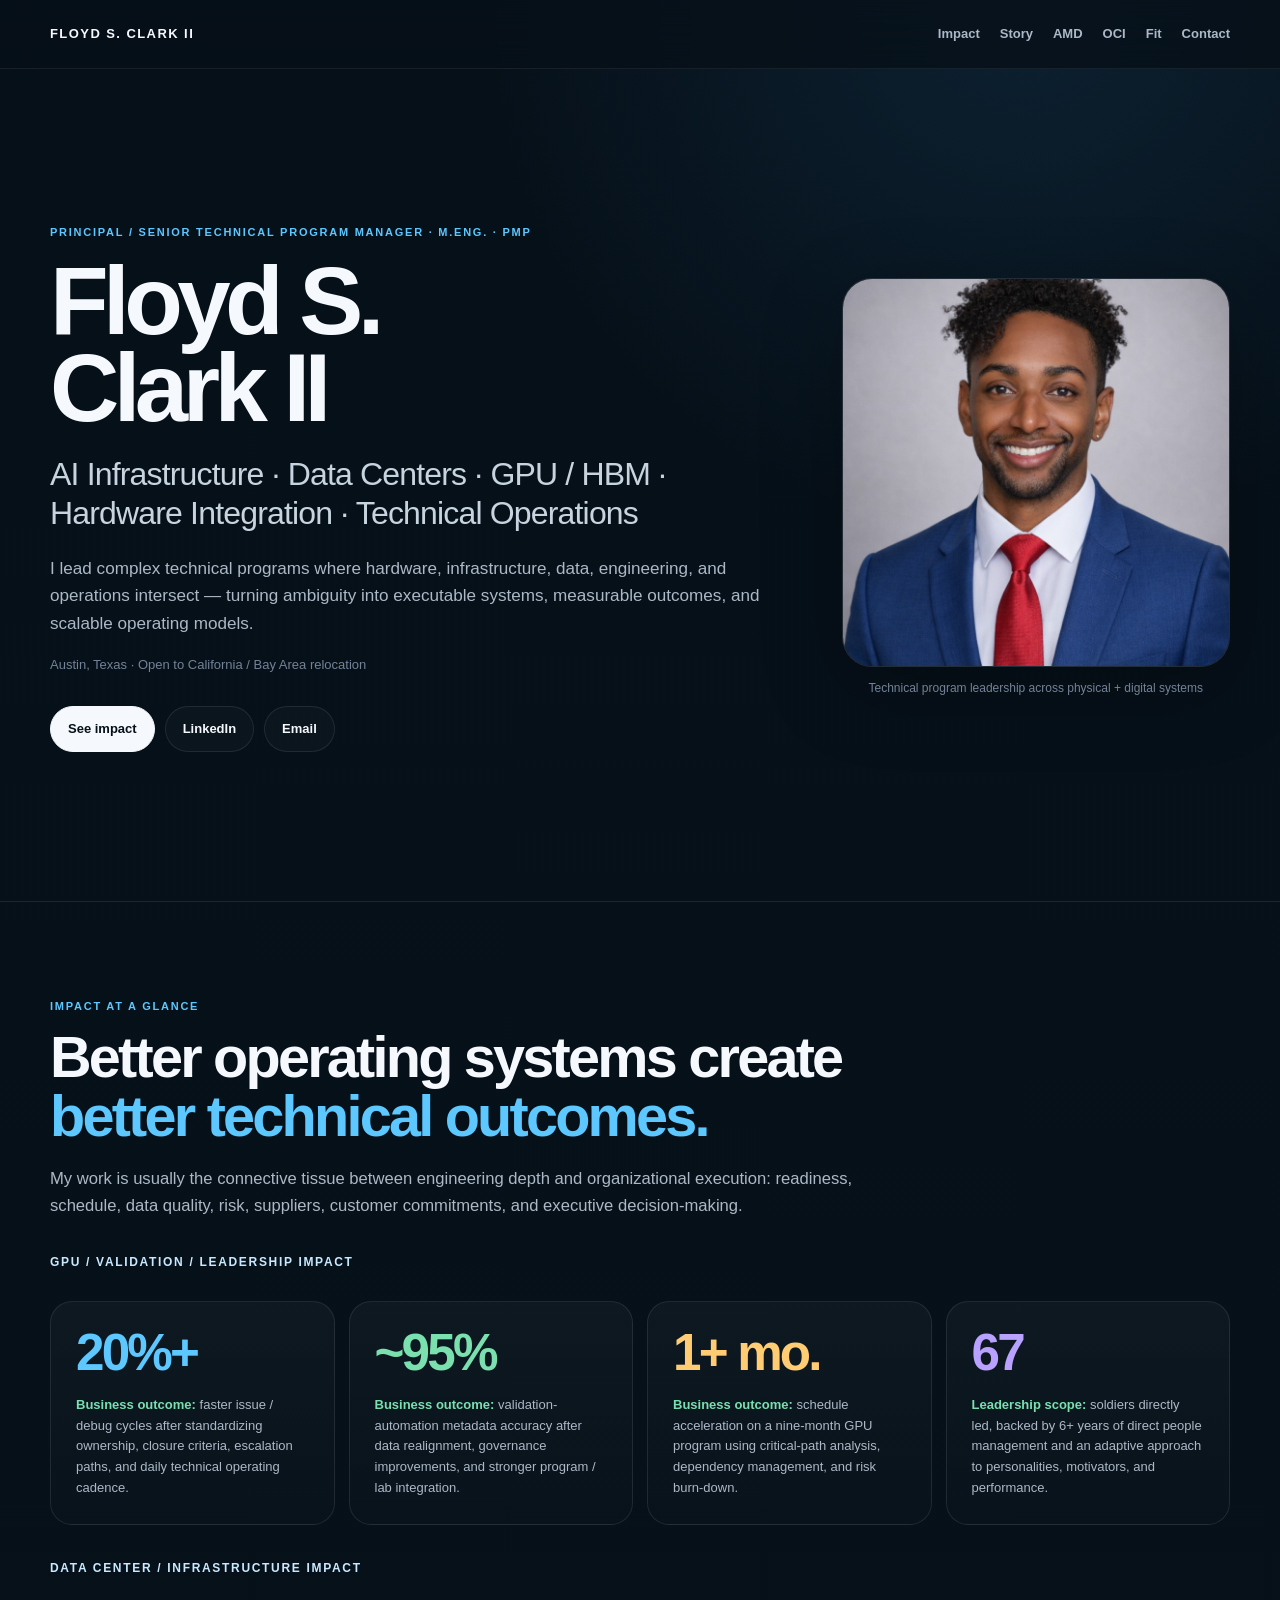
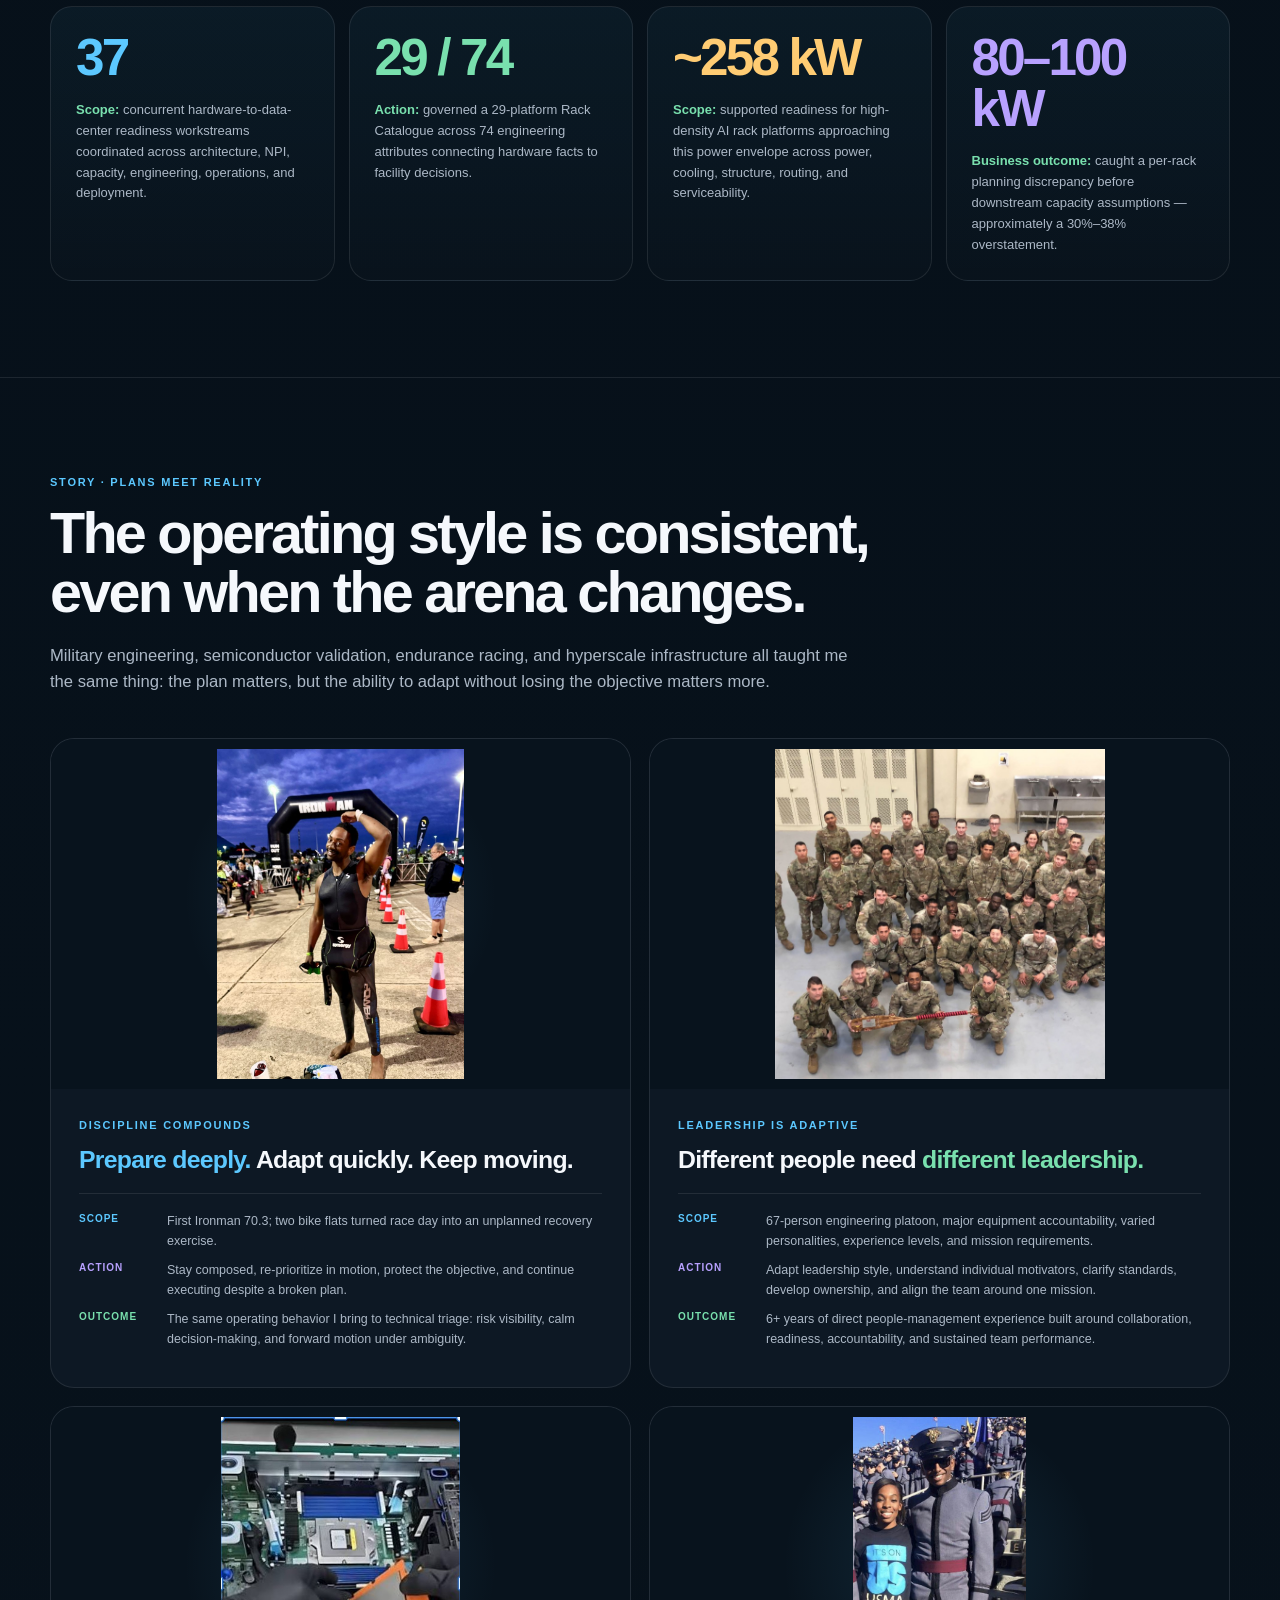
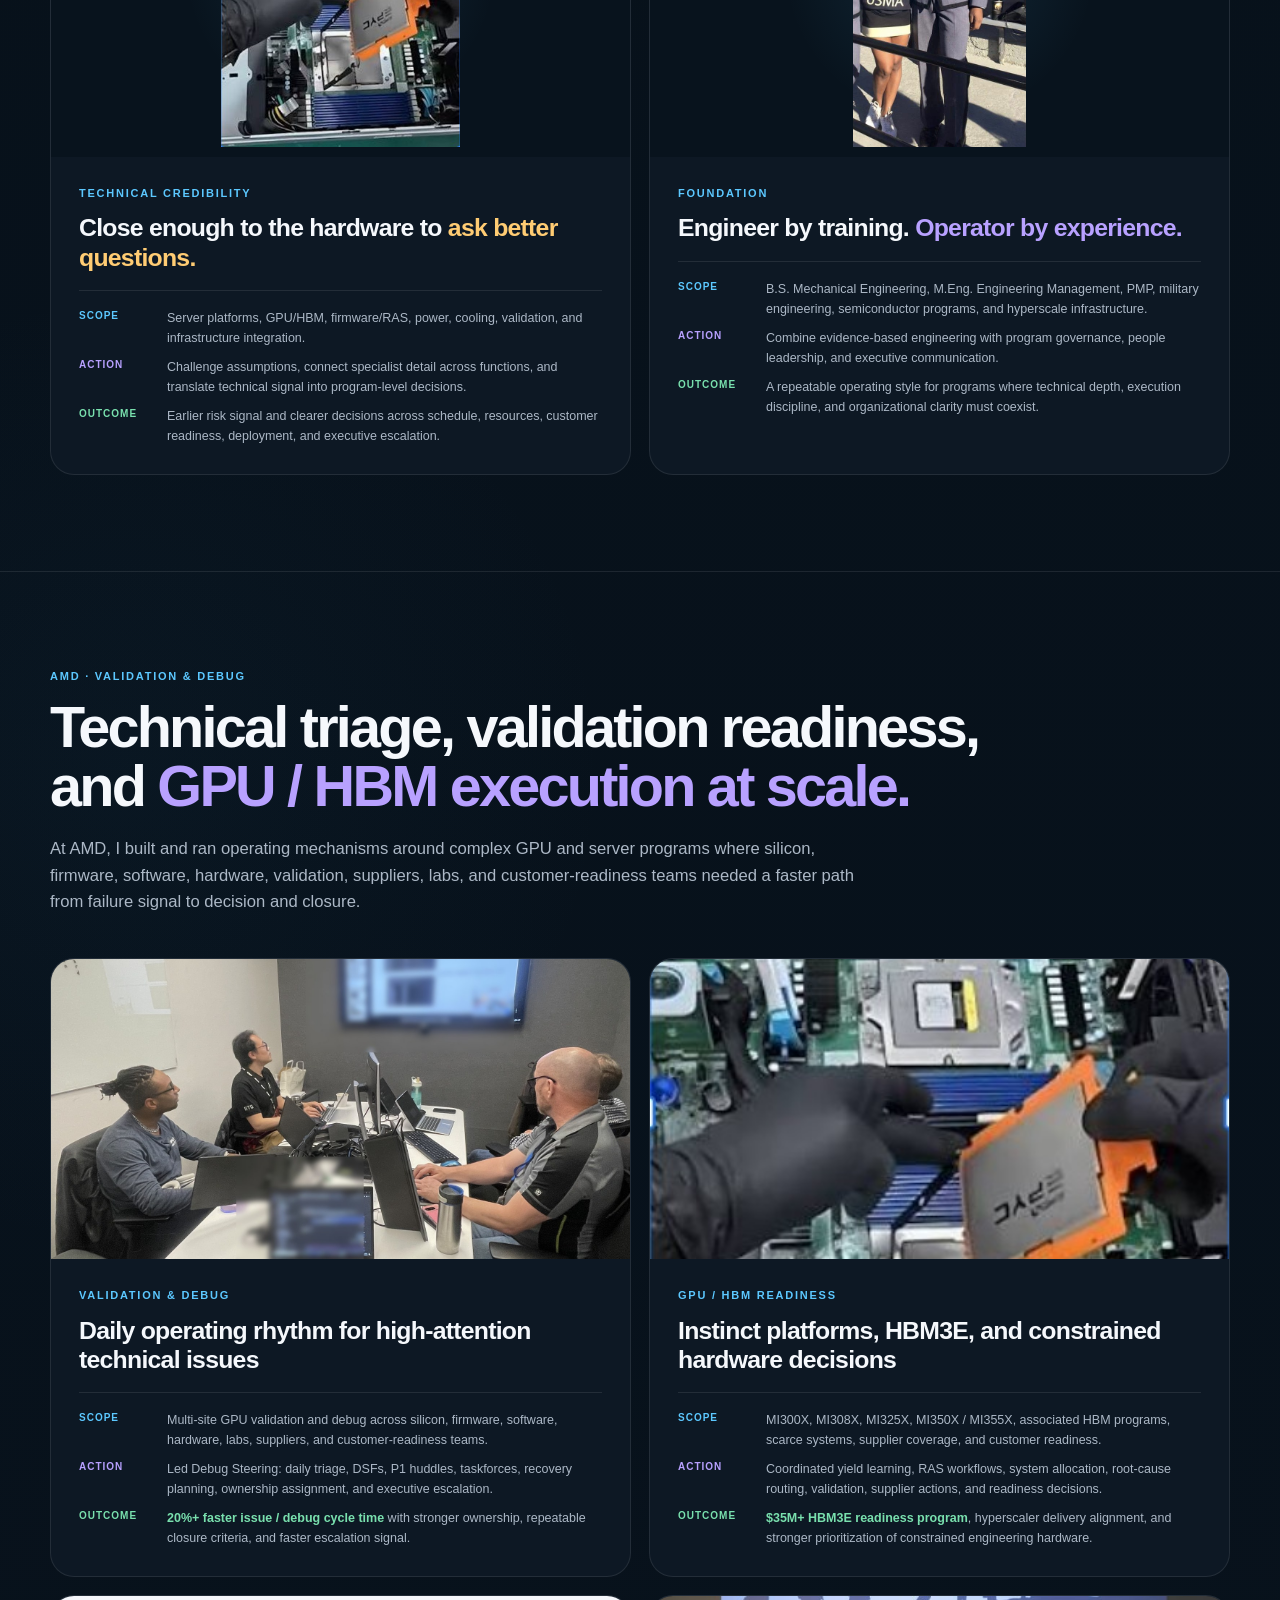
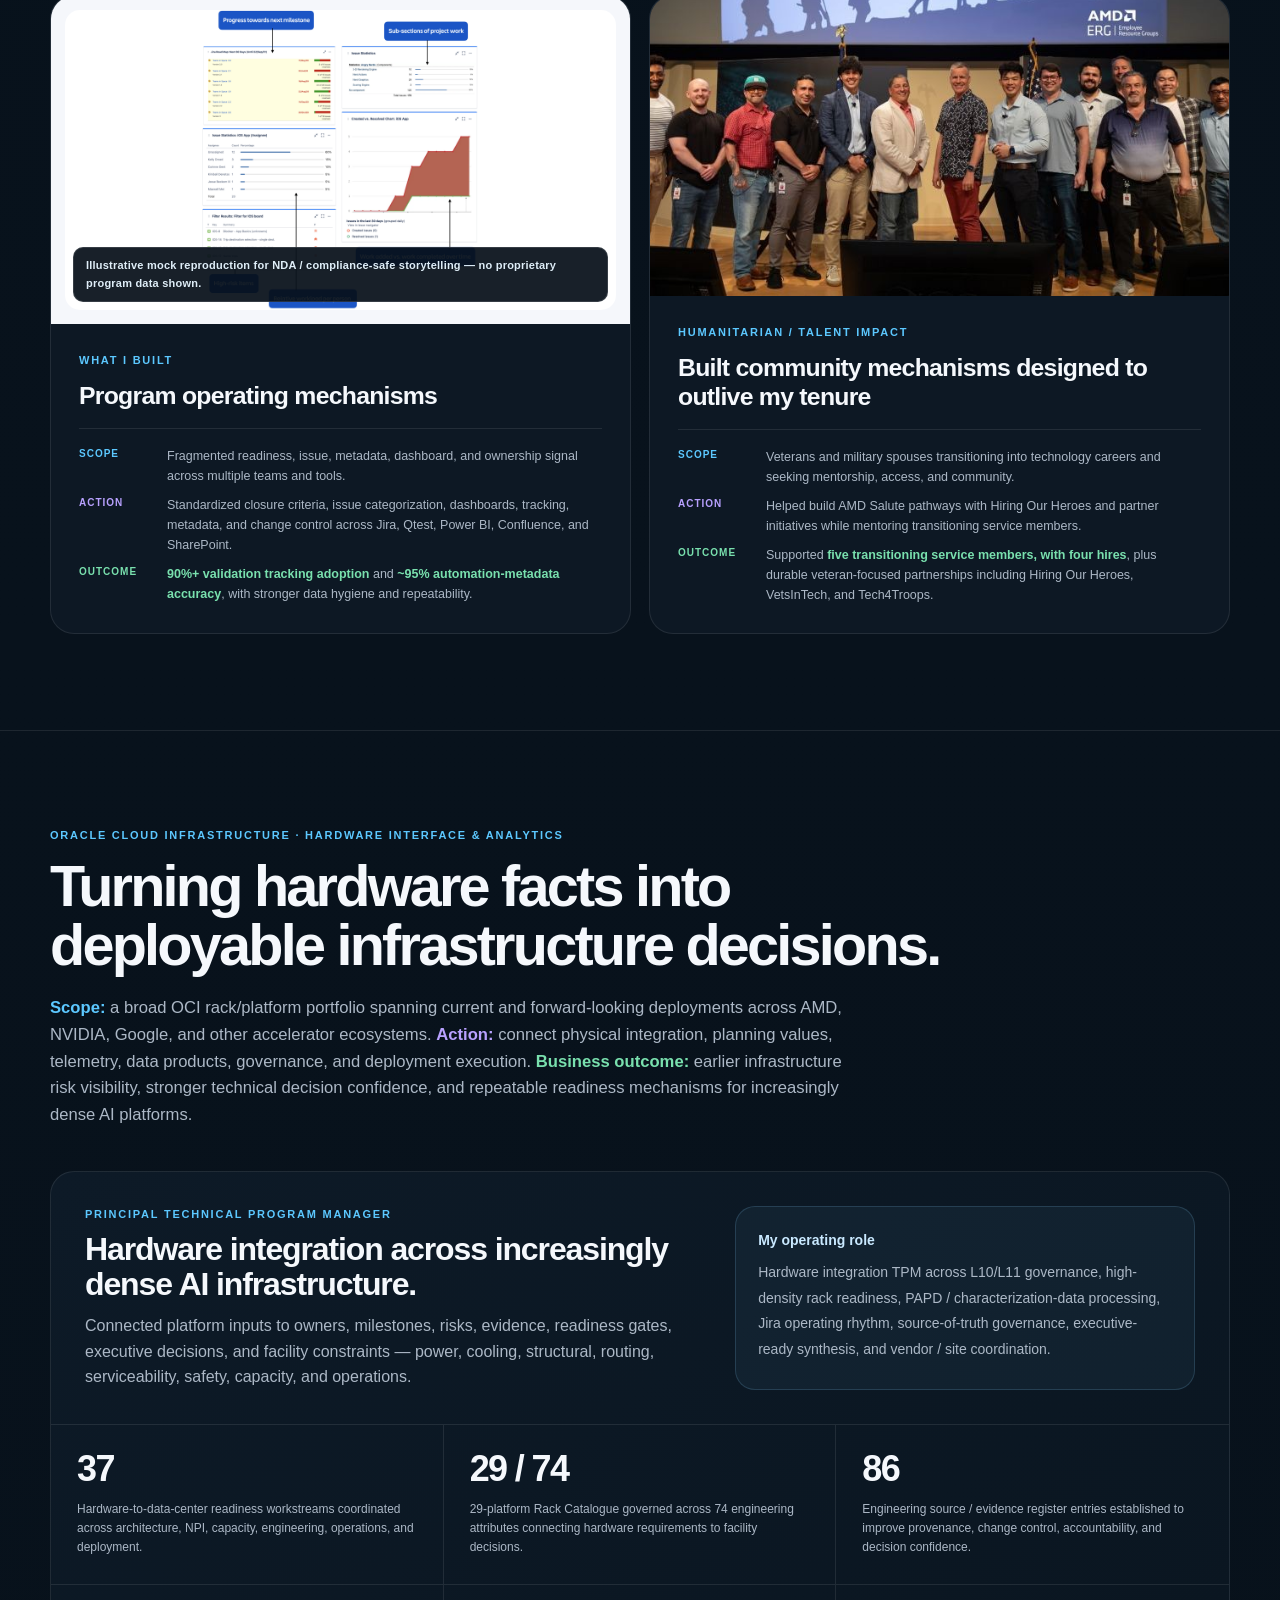
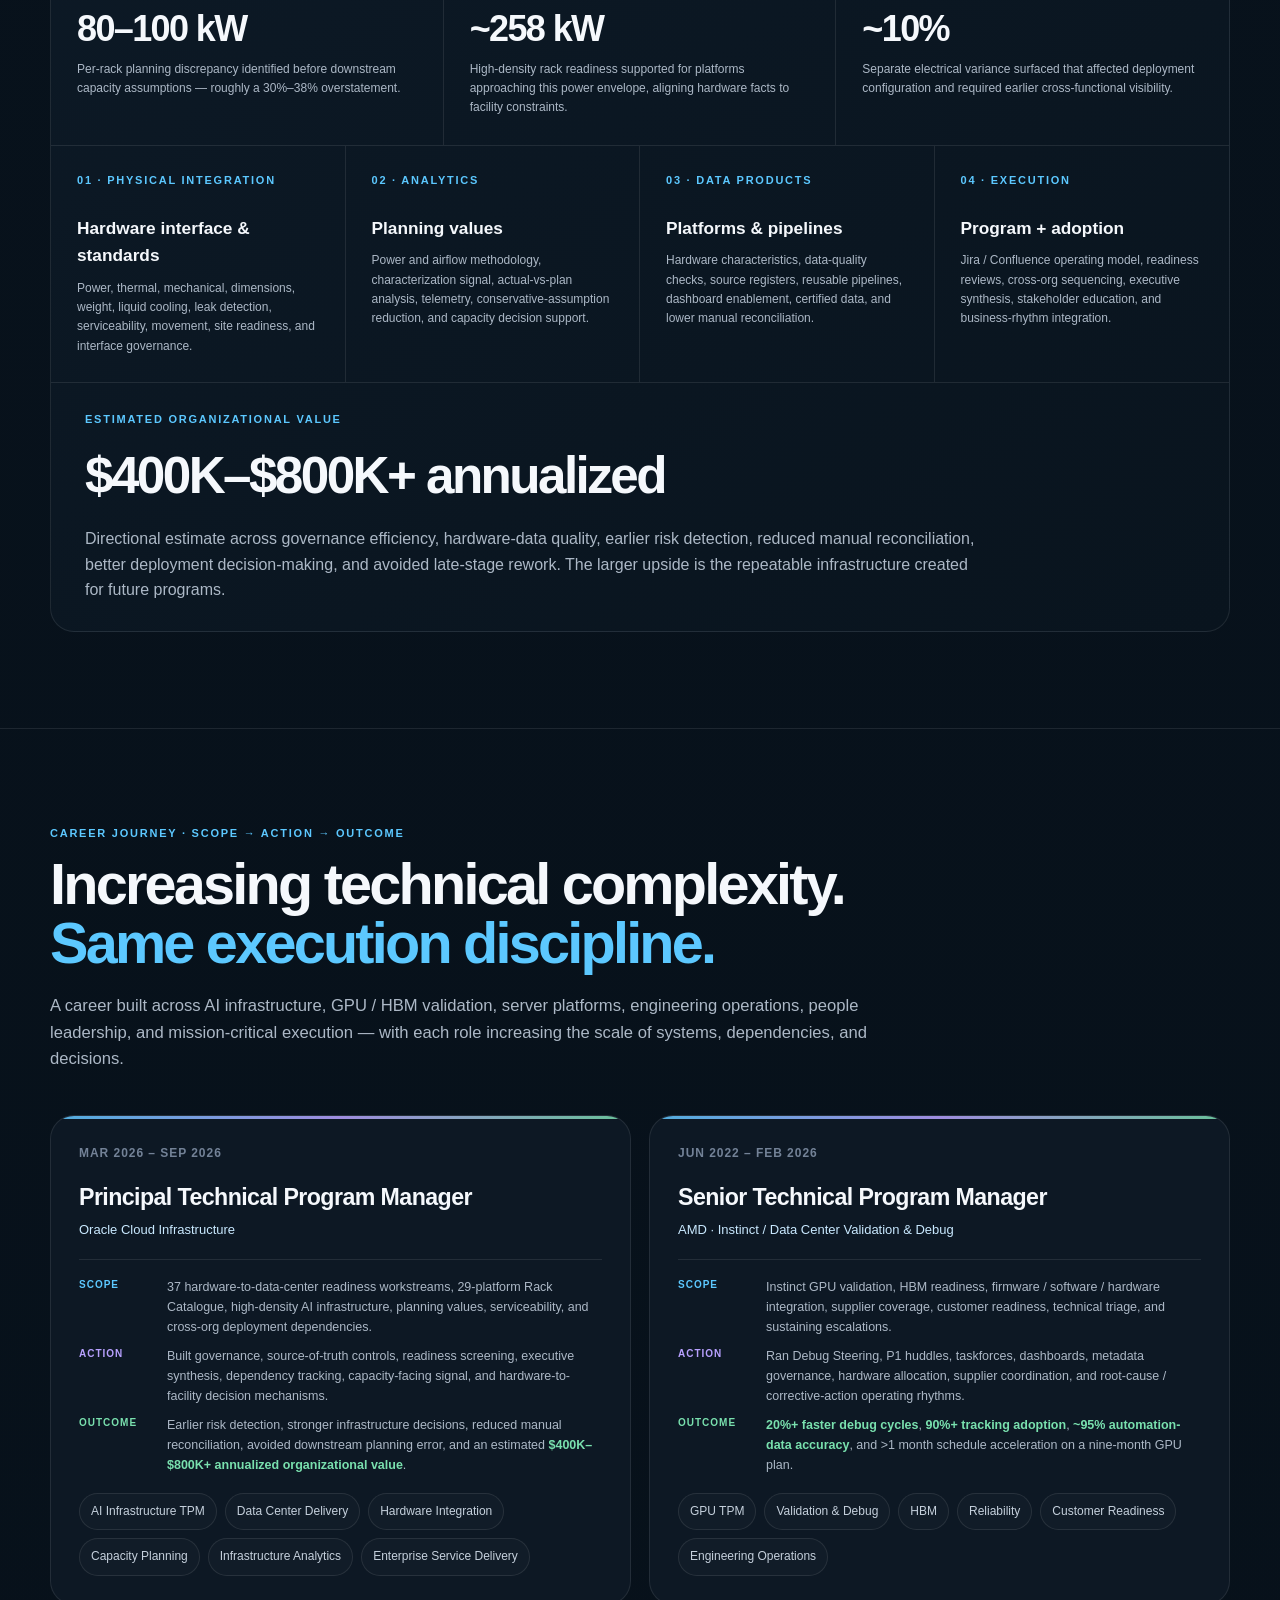
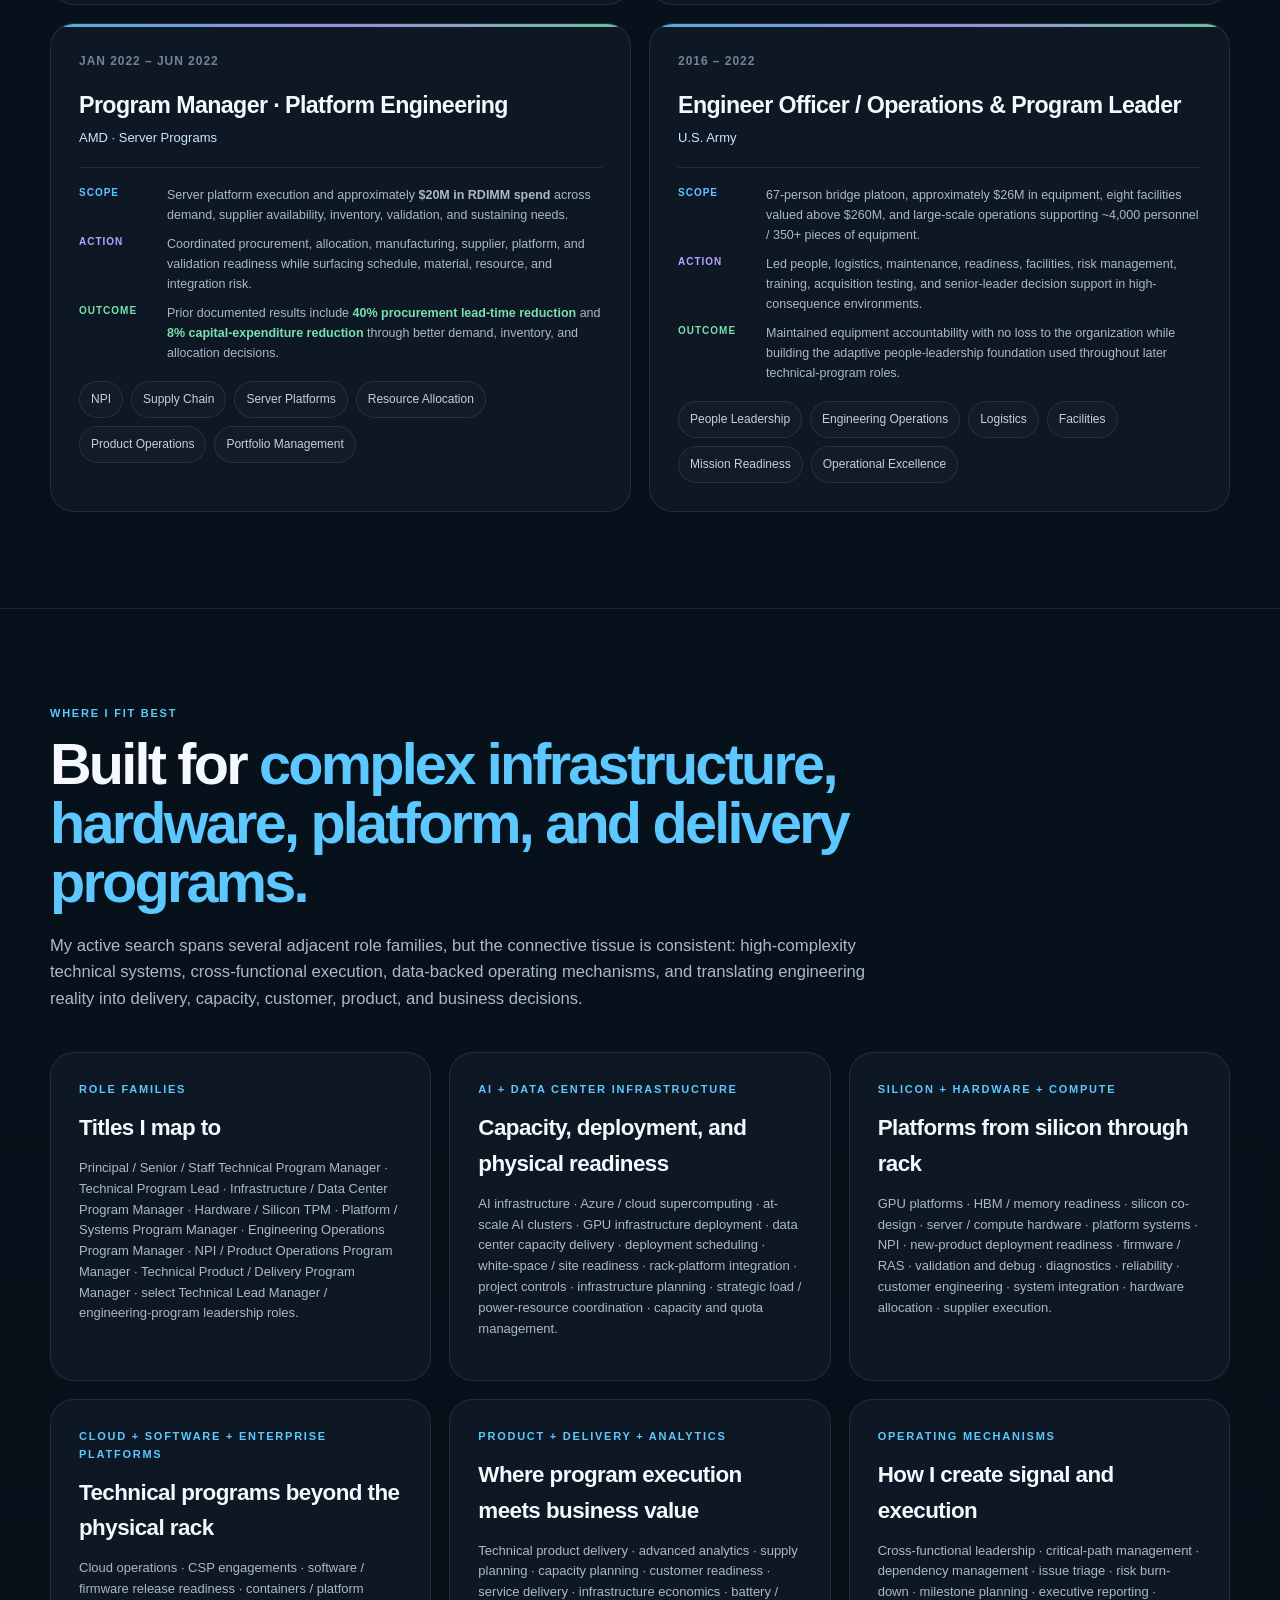
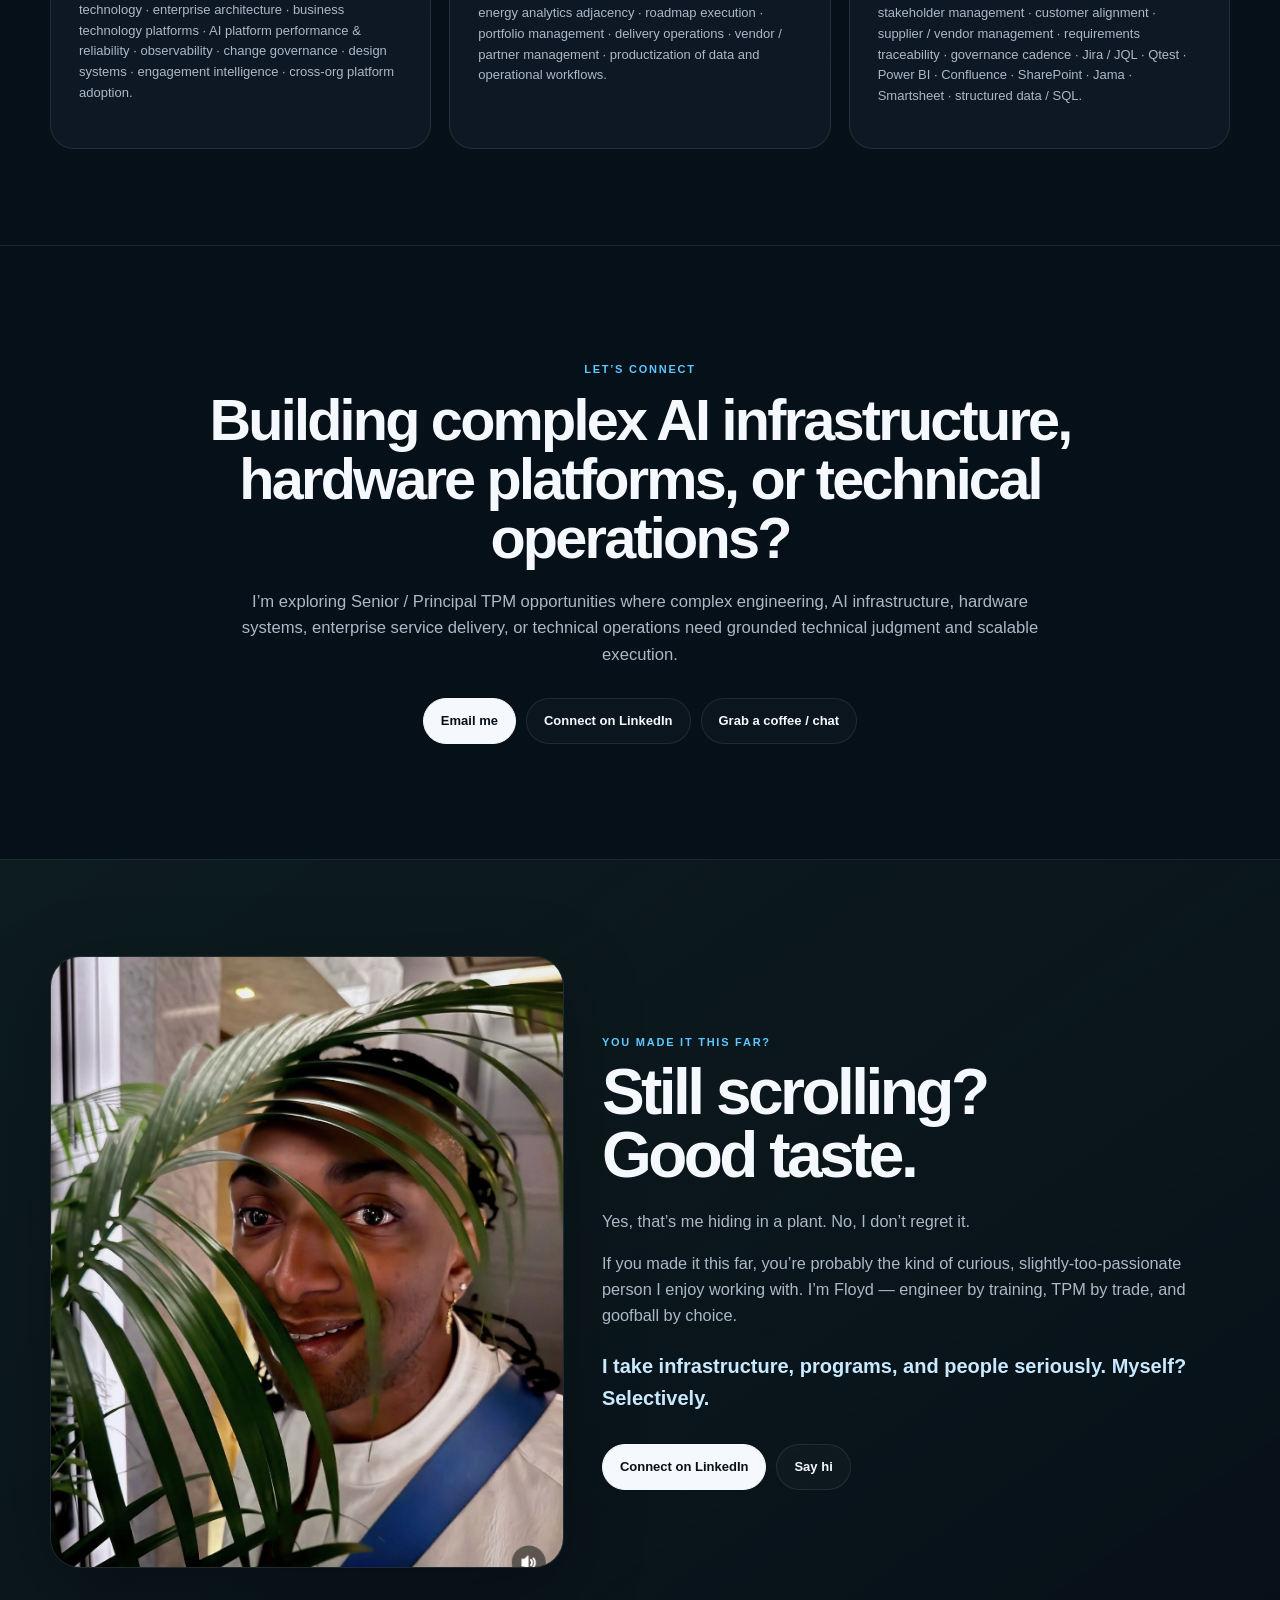
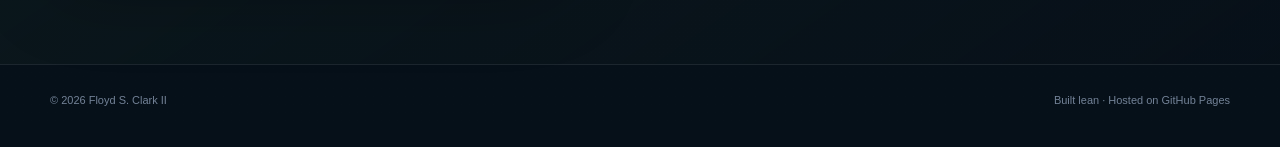
==== commit 331cc05f: "Expand role fit taxonomy from active pipeline" ====
--- a/index.html
+++ b/index.html
@@ -6,7 +6,7 @@
   <title>Floyd S. Clark II | Principal Technical Program Manager | AI Infrastructure & Hardware</title>
 
   <meta name="description" content="Floyd S. Clark II, M.Eng., PMP — Principal-level Technical Program Manager across AI infrastructure, data center delivery, hardware integration, GPU/HBM validation and debug, capacity planning, analytics, automation, service delivery, and engineering operations." />
-  <meta name="keywords" content="Principal Technical Program Manager, Senior Technical Program Manager, AI Infrastructure TPM, Data Center Program Manager, Hardware Program Manager, GPU Validation, HBM, Data Center Infrastructure, Hardware Integration, Capacity Planning, NPI, Validation and Debug, Service Delivery, Engineering Operations, Technical Operations, Program Governance, Supplier Management, Infrastructure Analytics, Rack Integration, Power, Cooling, Liquid Cooling, Firmware, RAS, Jira, Qtest, Power BI, Confluence, Technical Program Management" />
+  <meta name="keywords" content="Principal Technical Program Manager, Senior Technical Program Manager, Staff Technical Program Manager, Technical Program Lead, AI Infrastructure TPM, Data Center Program Manager, Hardware Program Manager, Silicon Hardware TPM, Infrastructure Program Manager, Platform System Manager, Technical Product Manager, Product Delivery, AI Infrastructure, Supercomputing Infrastructure, At-Scale AI Clusters, GPU Deployment, Data Center Capacity Delivery, Capacity Planning, Deployment Scheduling, Strategic Load, Power Resources, Project Controls, GPU Validation, HBM, Silicon Co-Design, Compute Hardware, Server Platforms, NPI, New Product Deployment Readiness, Validation and Debug, Reliability, CSP Engagements, Cloud Operations, Enterprise Architecture, Business Technology, AI Platform Performance, Service Delivery, Engineering Operations, Technical Operations, Change Governance, Supply Planning, Customer Technical Program Management, Program Governance, Supplier Management, Infrastructure Analytics, Rack Integration, Power, Cooling, Liquid Cooling, Firmware, RAS, Jira, Qtest, Power BI, Confluence, Technical Program Management" />
   <meta name="author" content="Floyd S. Clark II" />
   <meta name="theme-color" content="#071019" />
   <meta name="robots" content="index,follow,max-image-preview:large" />
@@ -268,7 +268,7 @@
     .journey-card p { color: var(--muted); font-size: 13px; }
     .semantic-label { margin-top: 20px; color: var(--good); font-size: 10px; letter-spacing: .12em; text-transform: uppercase; font-weight: 850; }
 
-    .fit-grid { display: grid; grid-template-columns: repeat(2, 1fr); gap: 18px; margin-top: 40px; }
+    .fit-grid { display: grid; grid-template-columns: repeat(3, 1fr); gap: 18px; margin-top: 40px; }
     .fit-card { padding: 28px; min-height: 250px; }
     .fit-card h3 { font-size: 1.4rem; margin: 11px 0 12px; letter-spacing: -.025em; }
     .fit-card p { color: var(--muted); font-size: 13px; }
@@ -291,7 +291,8 @@
     @media (max-width: 900px) {
       .hero-grid, .oracle-head, .easter-grid { grid-template-columns: 1fr; }
       .headshot { max-width: 320px; }
-      .metrics, .amd-grid, .story-grid, .journey-grid, .fit-grid { grid-template-columns: repeat(2, 1fr); }
+      .metrics, .amd-grid, .story-grid, .journey-grid { grid-template-columns: repeat(2, 1fr); }
+      .fit-grid { grid-template-columns: repeat(2, 1fr); }
       .oracle-functions { grid-template-columns: repeat(2,1fr); }
       .oracle-function:nth-child(2) { border-right: 0; }
       .oracle-function { border-bottom: 1px solid var(--line); }
@@ -332,9 +333,15 @@
       ],
       "knowsAbout":[
         "Technical Program Management","AI Infrastructure","Data Center Infrastructure","Hardware Integration",
-        "GPU Validation","HBM","Validation and Debug","Capacity Planning","NPI","Service Delivery",
-        "Engineering Operations","Technical Operations","Program Governance","Rack Integration",
-        "Power","Cooling","Liquid Cooling","Firmware","RAS","Infrastructure Analytics","Supplier Management"
+        "Supercomputing Infrastructure","At-Scale AI Clusters","GPU Deployment","Data Center Capacity Delivery",
+        "Capacity Planning","Deployment Scheduling","Strategic Load","Project Controls",
+        "GPU Validation","HBM","Silicon Co-Design","Compute Hardware","Server Platforms","Platform Systems",
+        "NPI","New Product Deployment Readiness","Validation and Debug","Reliability","Diagnostics",
+        "CSP Engagements","Cloud Operations","Enterprise Architecture","Business Technology",
+        "AI Platform Performance and Reliability","Technical Product Delivery","Supply Planning",
+        "Service Delivery","Engineering Operations","Technical Operations","Change Governance",
+        "Program Governance","Rack Integration","Power","Cooling","Liquid Cooling","Firmware","RAS",
+        "Infrastructure Analytics","Supplier Management","Customer Readiness","Portfolio Management"
       ]
     }
   }
@@ -658,29 +665,44 @@
   <section id="fit">
     <div class="container">
       <div class="kicker">Where I fit best</div>
-      <h2 class="title">Built for <span class="accent-cyan">complex infrastructure and hardware programs.</span></h2>
-      <p class="intro">The strongest role fit sits at the intersection of technical program management, AI / data-center infrastructure delivery, hardware platform execution, engineering operations, service readiness, and cross-functional leadership.</p>
+      <h2 class="title">Built for <span class="accent-cyan">complex infrastructure, hardware, platform, and delivery programs.</span></h2>
+      <p class="intro">My active search spans several adjacent role families, but the connective tissue is consistent: high-complexity technical systems, cross-functional execution, data-backed operating mechanisms, and translating engineering reality into delivery, capacity, customer, product, and business decisions.</p>
 
       <div class="fit-grid">
         <article class="fit-card">
           <div class="tag">Role families</div>
           <h3>Titles I map to</h3>
-          <p>Principal Technical Program Manager · Senior Technical Program Manager · AI Infrastructure TPM · Data Center Program Manager · Hardware Program Manager · Infrastructure Program Manager · Engineering Operations Program Manager · NPI / Product Operations Program Manager.</p>
-        </article>
+          <p>Principal / Senior / Staff Technical Program Manager · Technical Program Lead · Infrastructure / Data Center Program Manager · Hardware / Silicon TPM · Platform / Systems Program Manager · Engineering Operations Program Manager · NPI / Product Operations Program Manager · Technical Product / Delivery Program Manager · select Technical Lead Manager / engineering-program leadership roles.</p>
+        </article>
+
         <article class="fit-card">
-          <div class="tag">Delivery scope</div>
-          <h3>Programs I can own</h3>
-          <p>AI infrastructure · data center infrastructure · cloud infrastructure · hardware integration · NPI · enterprise service delivery · capacity planning · validation and debug · readiness governance · supplier coordination · technical operations · customer alignment.</p>
-        </article>
+          <div class="tag">AI + Data Center Infrastructure</div>
+          <h3>Capacity, deployment, and physical readiness</h3>
+          <p>AI infrastructure · Azure / cloud supercomputing · at-scale AI clusters · GPU infrastructure deployment · data center capacity delivery · deployment scheduling · white-space / site readiness · rack-platform integration · project controls · infrastructure planning · strategic load / power-resource coordination · capacity and quota management.</p>
+        </article>
+
         <article class="fit-card">
-          <div class="tag">Technical taxonomy</div>
-          <h3>Domains I work across</h3>
-          <p>GPU platforms · HBM · server platforms · rack integration · power · cooling · liquid cooling · thermal / mechanical integration · firmware · RAS · telemetry · characterization · analytics pipelines · infrastructure data products.</p>
-        </article>
+          <div class="tag">Silicon + Hardware + Compute</div>
+          <h3>Platforms from silicon through rack</h3>
+          <p>GPU platforms · HBM / memory readiness · silicon co-design · server / compute hardware · platform systems · NPI · new-product deployment readiness · firmware / RAS · validation and debug · diagnostics · reliability · customer engineering · system integration · hardware allocation · supplier execution.</p>
+        </article>
+
+        <article class="fit-card">
+          <div class="tag">Cloud + Software + Enterprise Platforms</div>
+          <h3>Technical programs beyond the physical rack</h3>
+          <p>Cloud operations · CSP engagements · software / firmware release readiness · containers / platform technology · enterprise architecture · business technology platforms · AI platform performance & reliability · observability · change governance · design systems · engagement intelligence · cross-org platform adoption.</p>
+        </article>
+
+        <article class="fit-card">
+          <div class="tag">Product + Delivery + Analytics</div>
+          <h3>Where program execution meets business value</h3>
+          <p>Technical product delivery · advanced analytics · supply planning · capacity planning · customer readiness · service delivery · infrastructure economics · battery / energy analytics adjacency · roadmap execution · portfolio management · delivery operations · vendor / partner management · productization of data and operational workflows.</p>
+        </article>
+
         <article class="fit-card">
           <div class="tag">Operating mechanisms</div>
-          <h3>How I create signal</h3>
-          <p>Cross-functional leadership · critical-path management · dependency management · issue triage · risk burn-down · stakeholder management · vendor management · executive reporting · requirements traceability · Jira · Qtest · Power BI · Confluence · SharePoint · Jama.</p>
+          <h3>How I create signal and execution</h3>
+          <p>Cross-functional leadership · critical-path management · dependency management · issue triage · risk burn-down · milestone planning · executive reporting · stakeholder management · customer alignment · supplier / vendor management · requirements traceability · governance cadence · Jira / JQL · Qtest · Power BI · Confluence · SharePoint · Jama · Smartsheet · structured data / SQL.</p>
         </article>
       </div>
     </div>
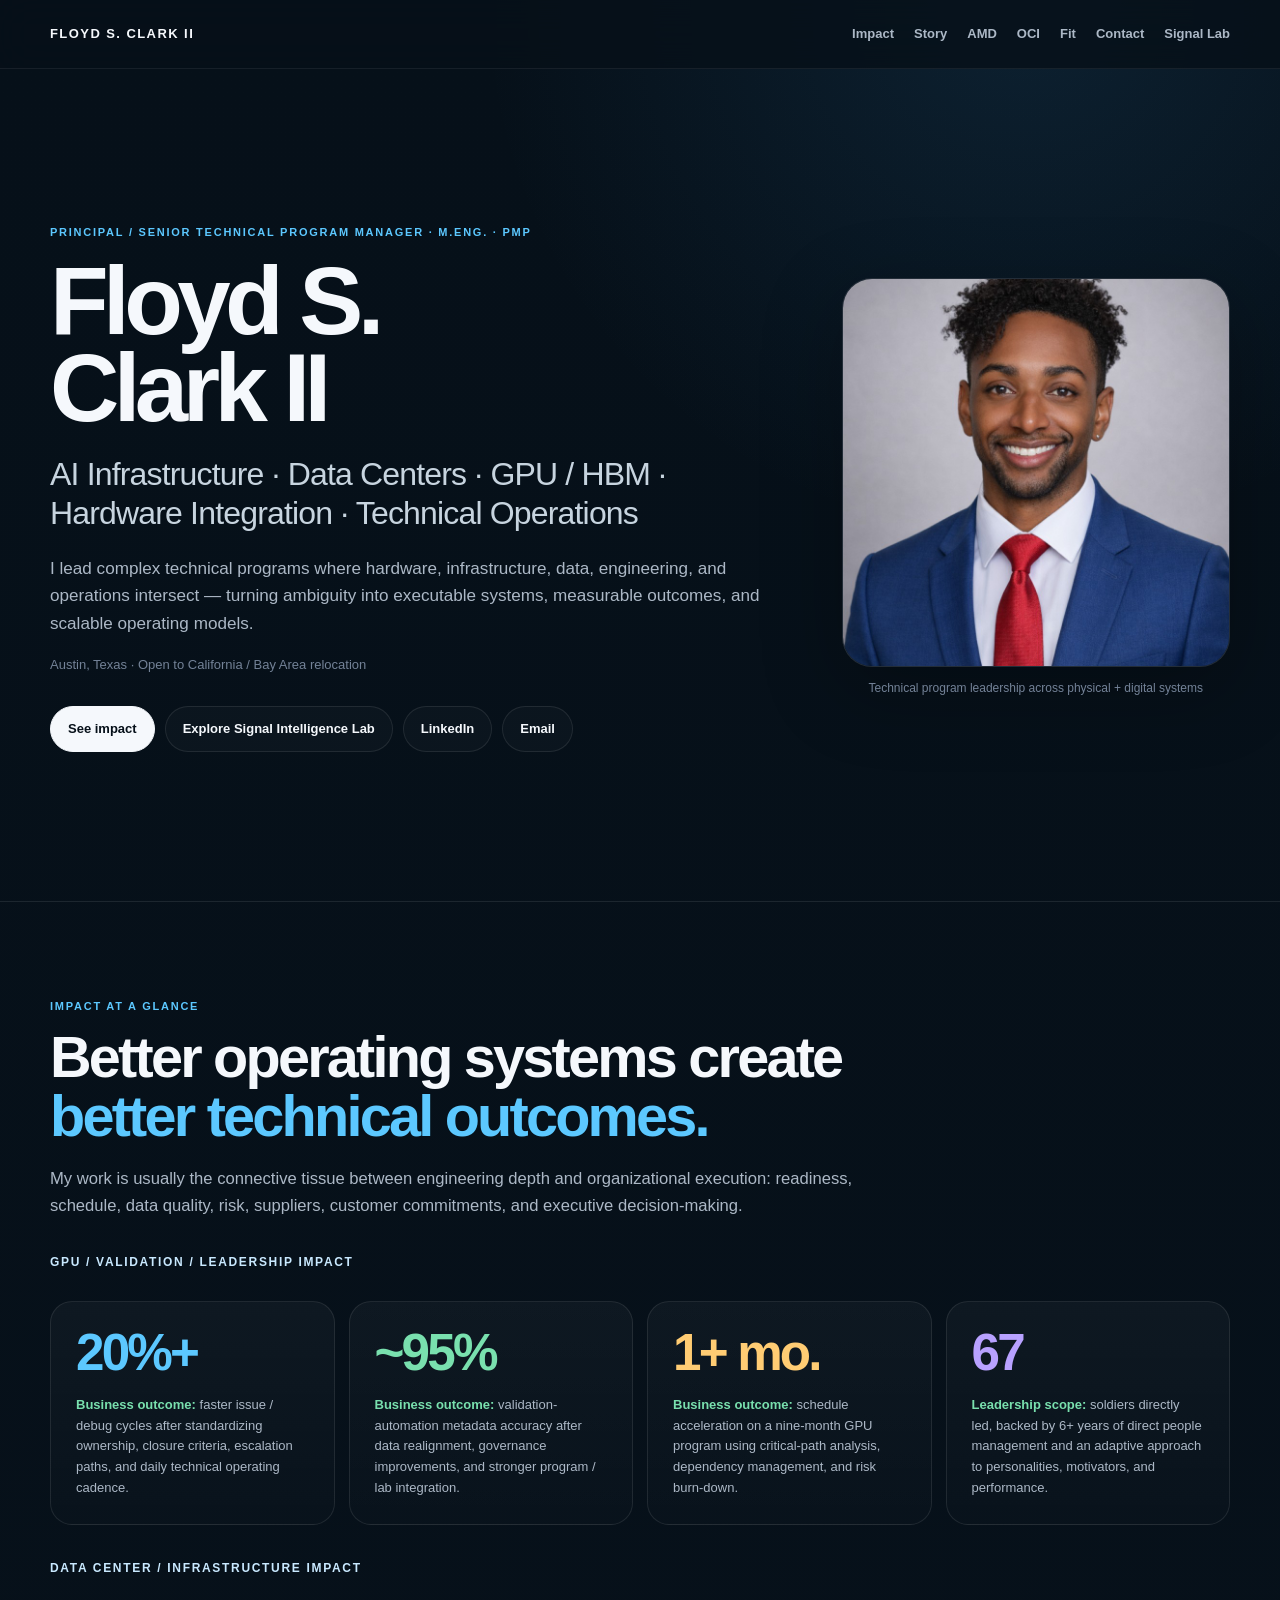
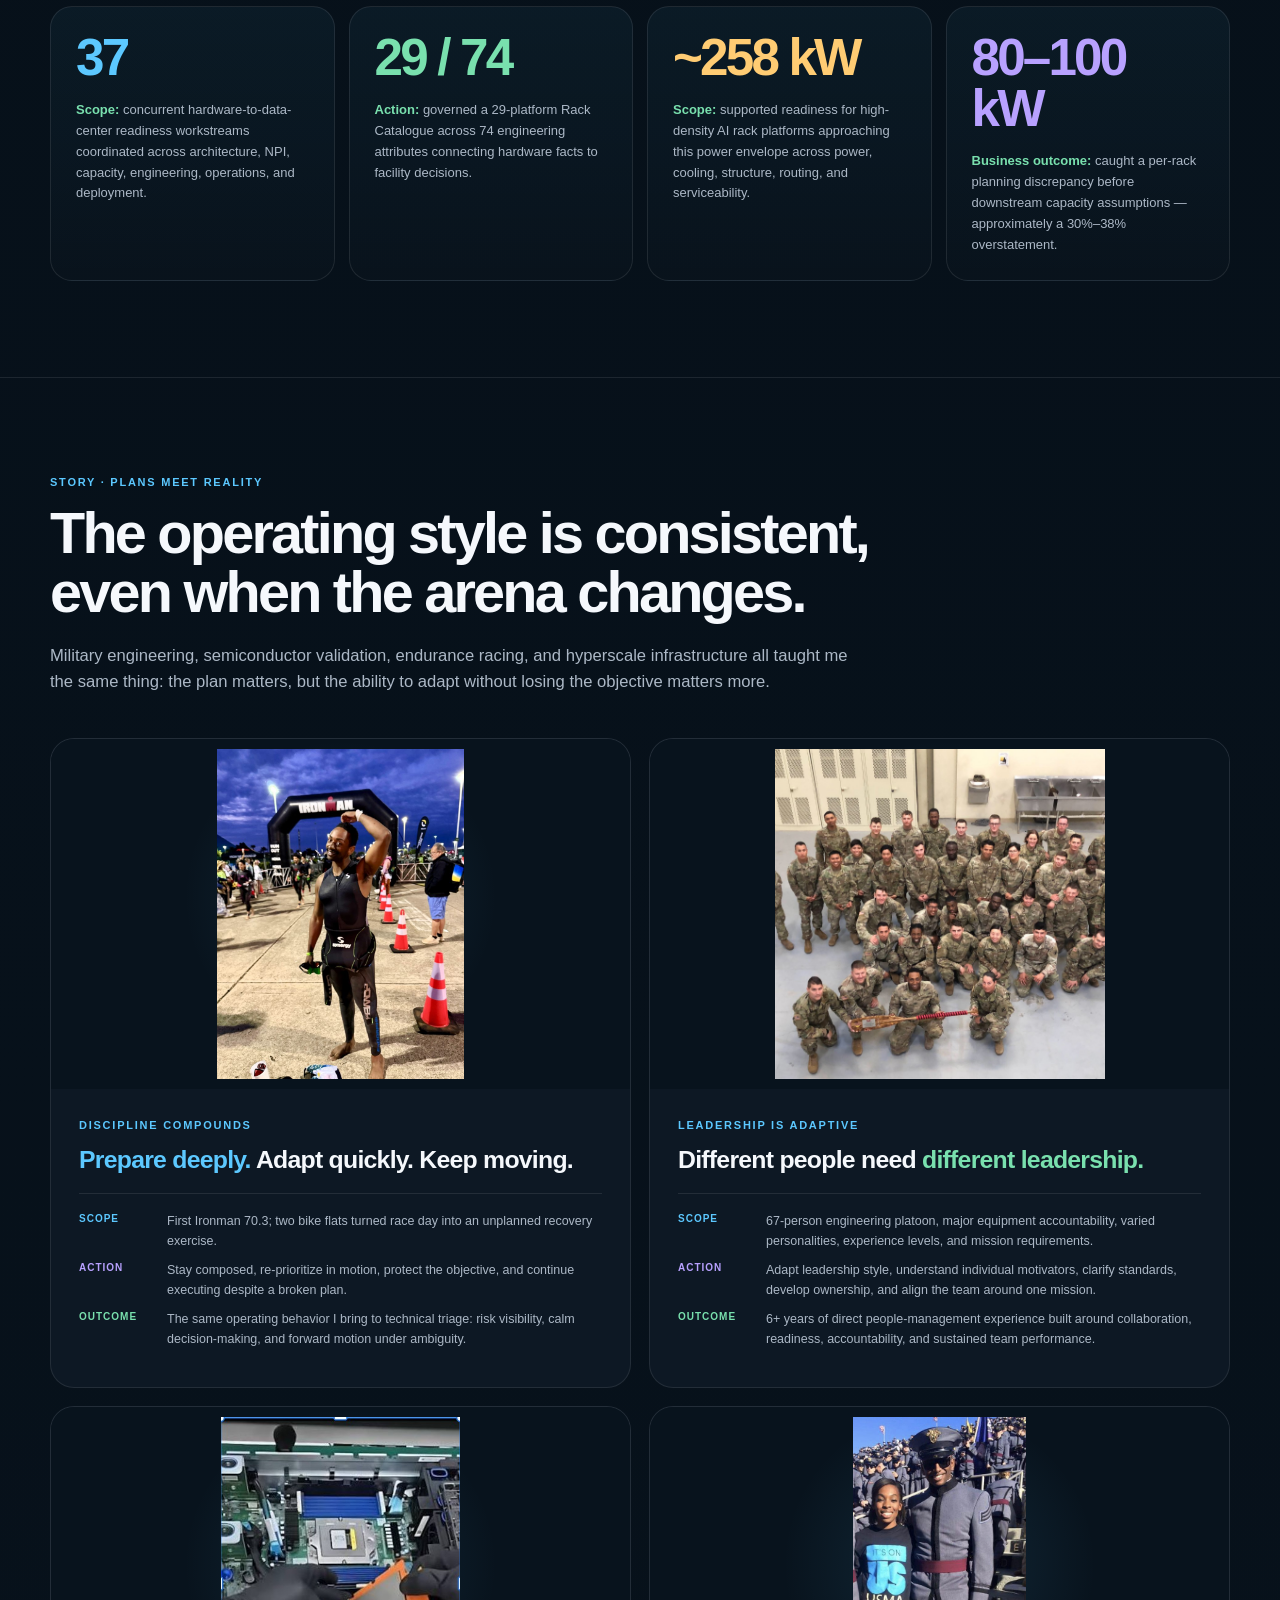
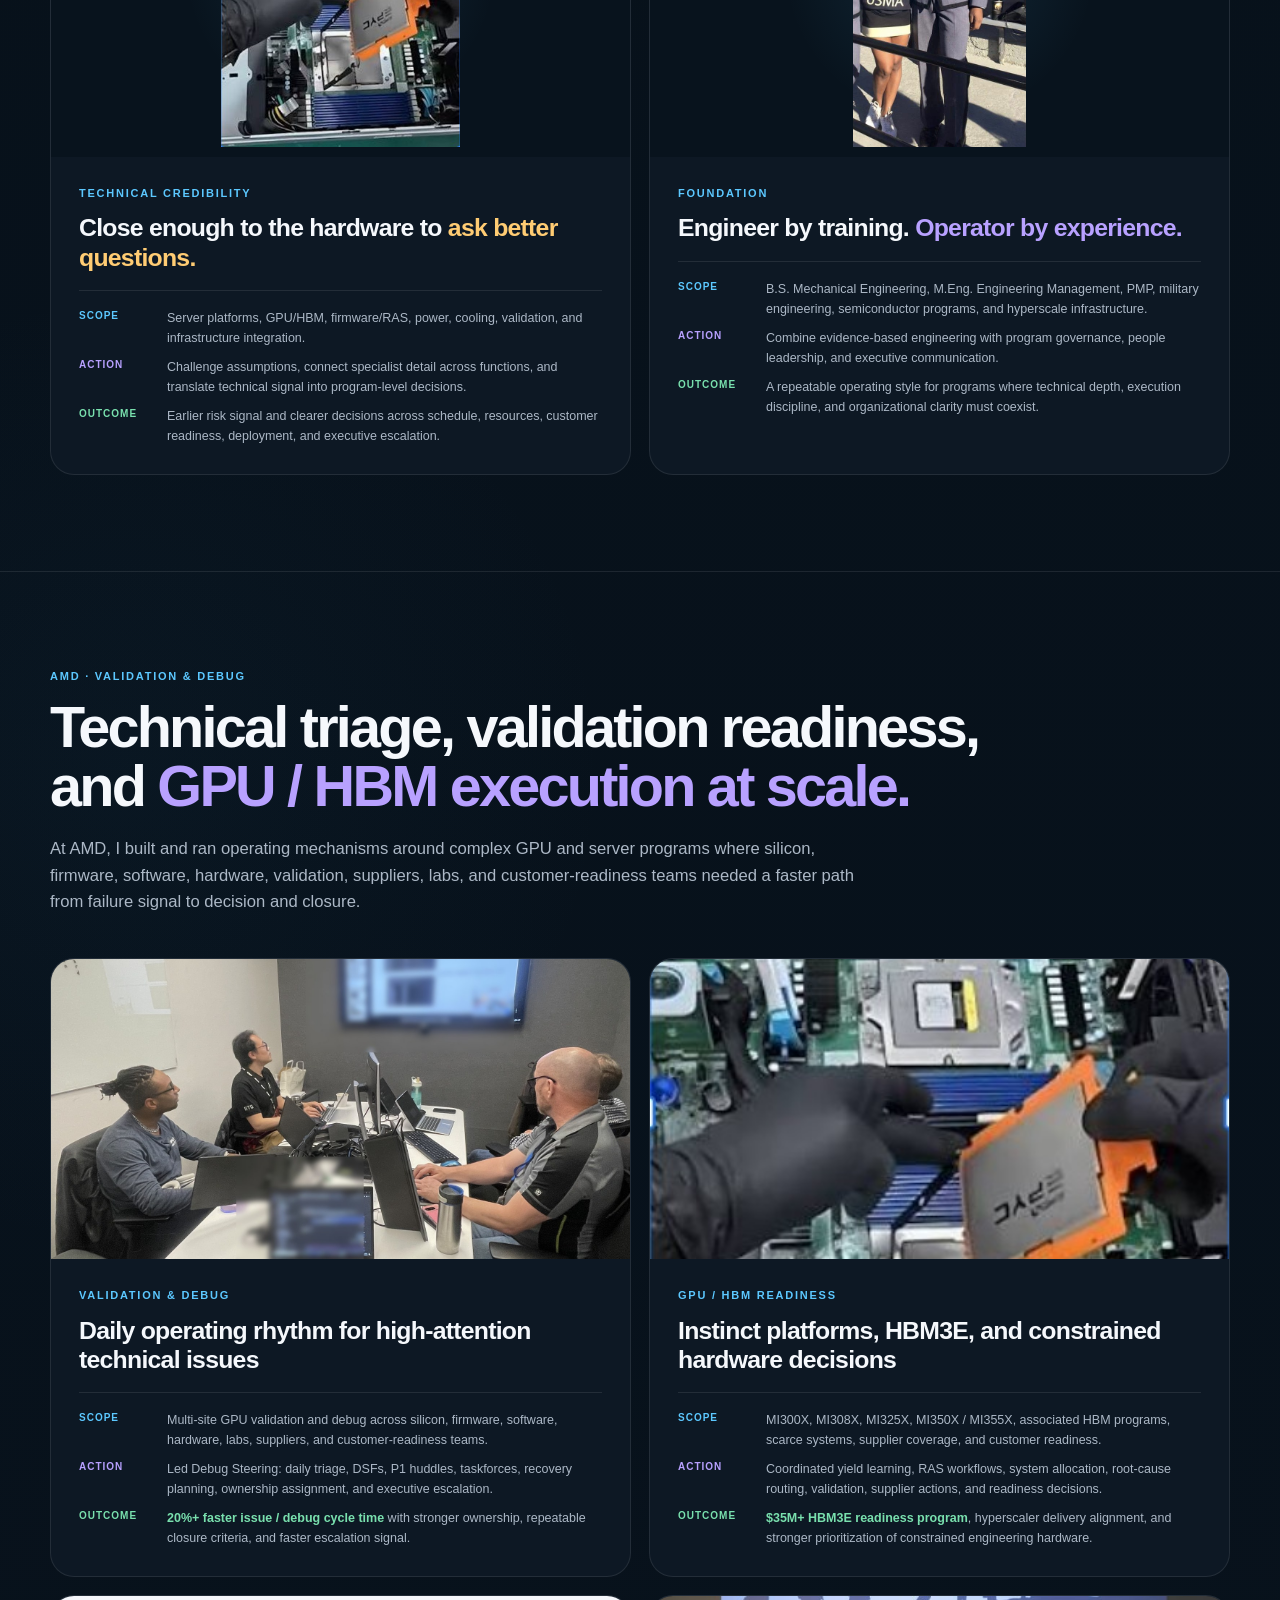
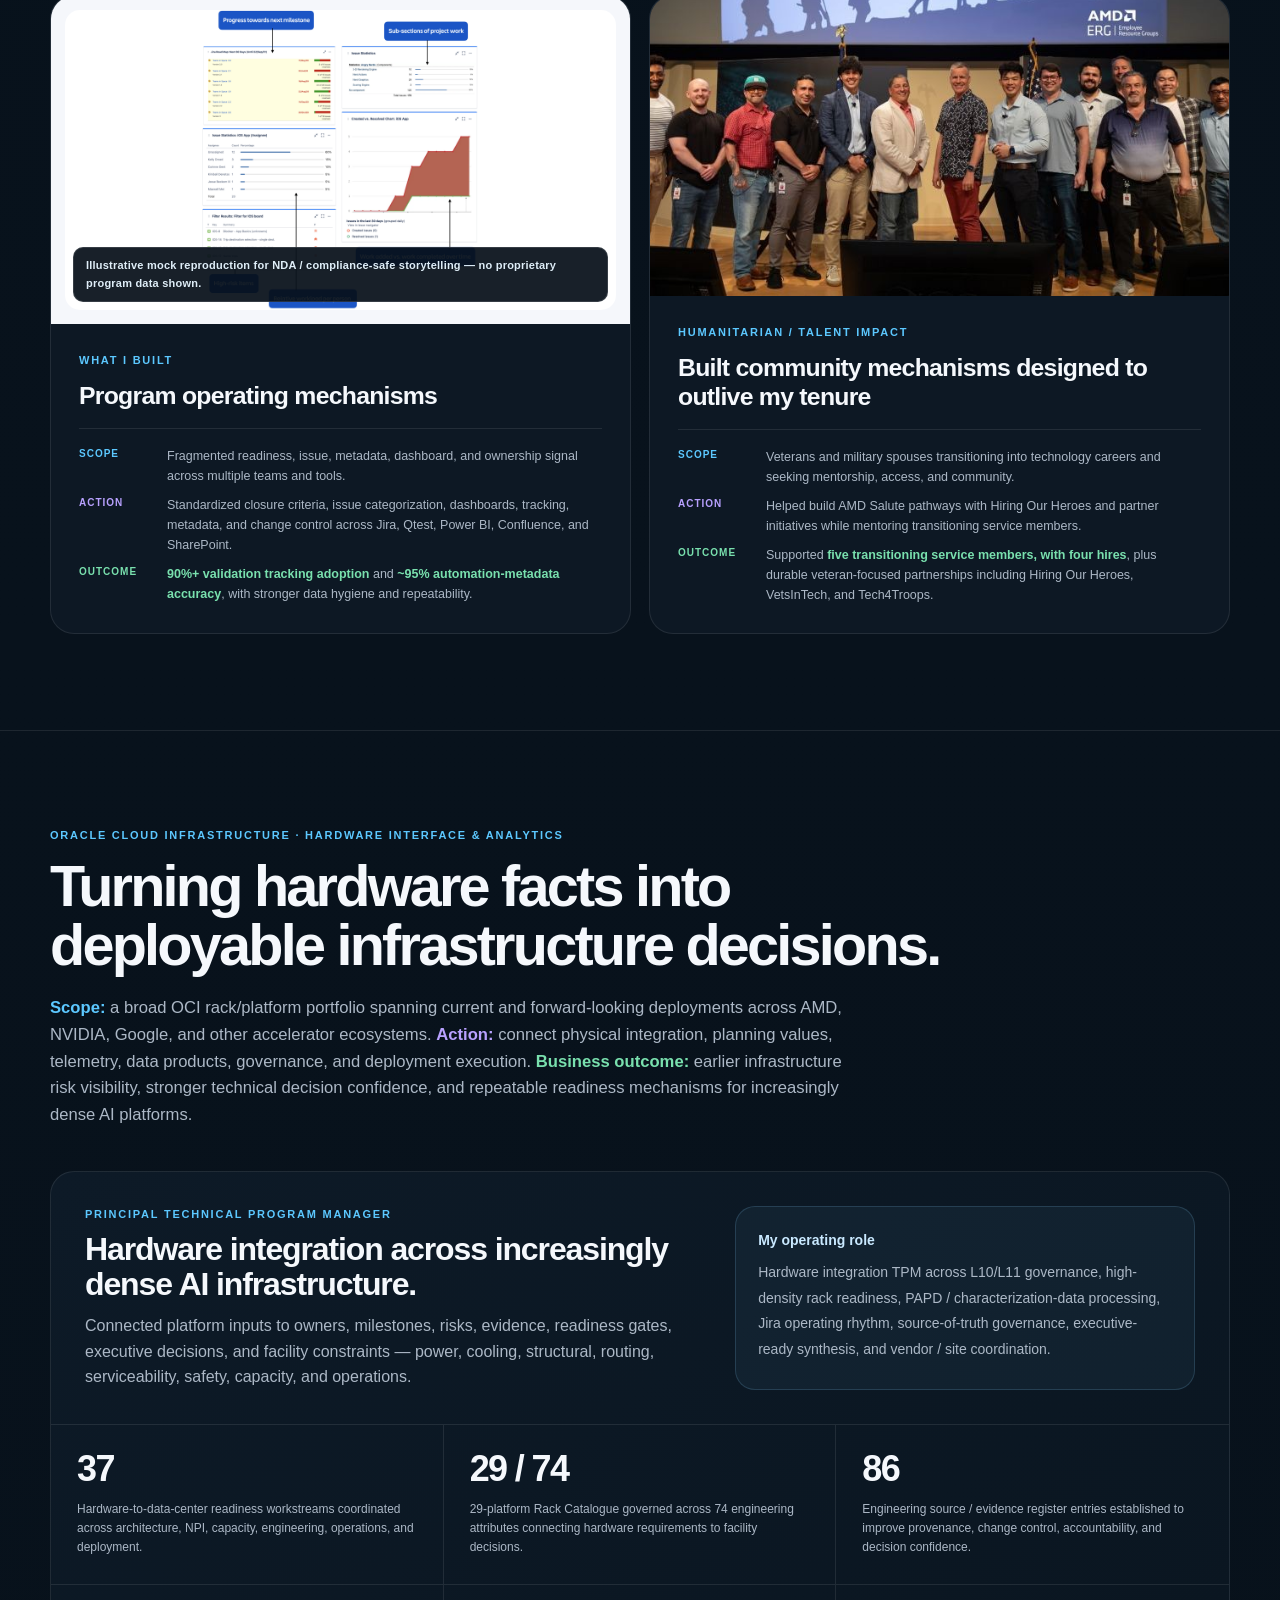
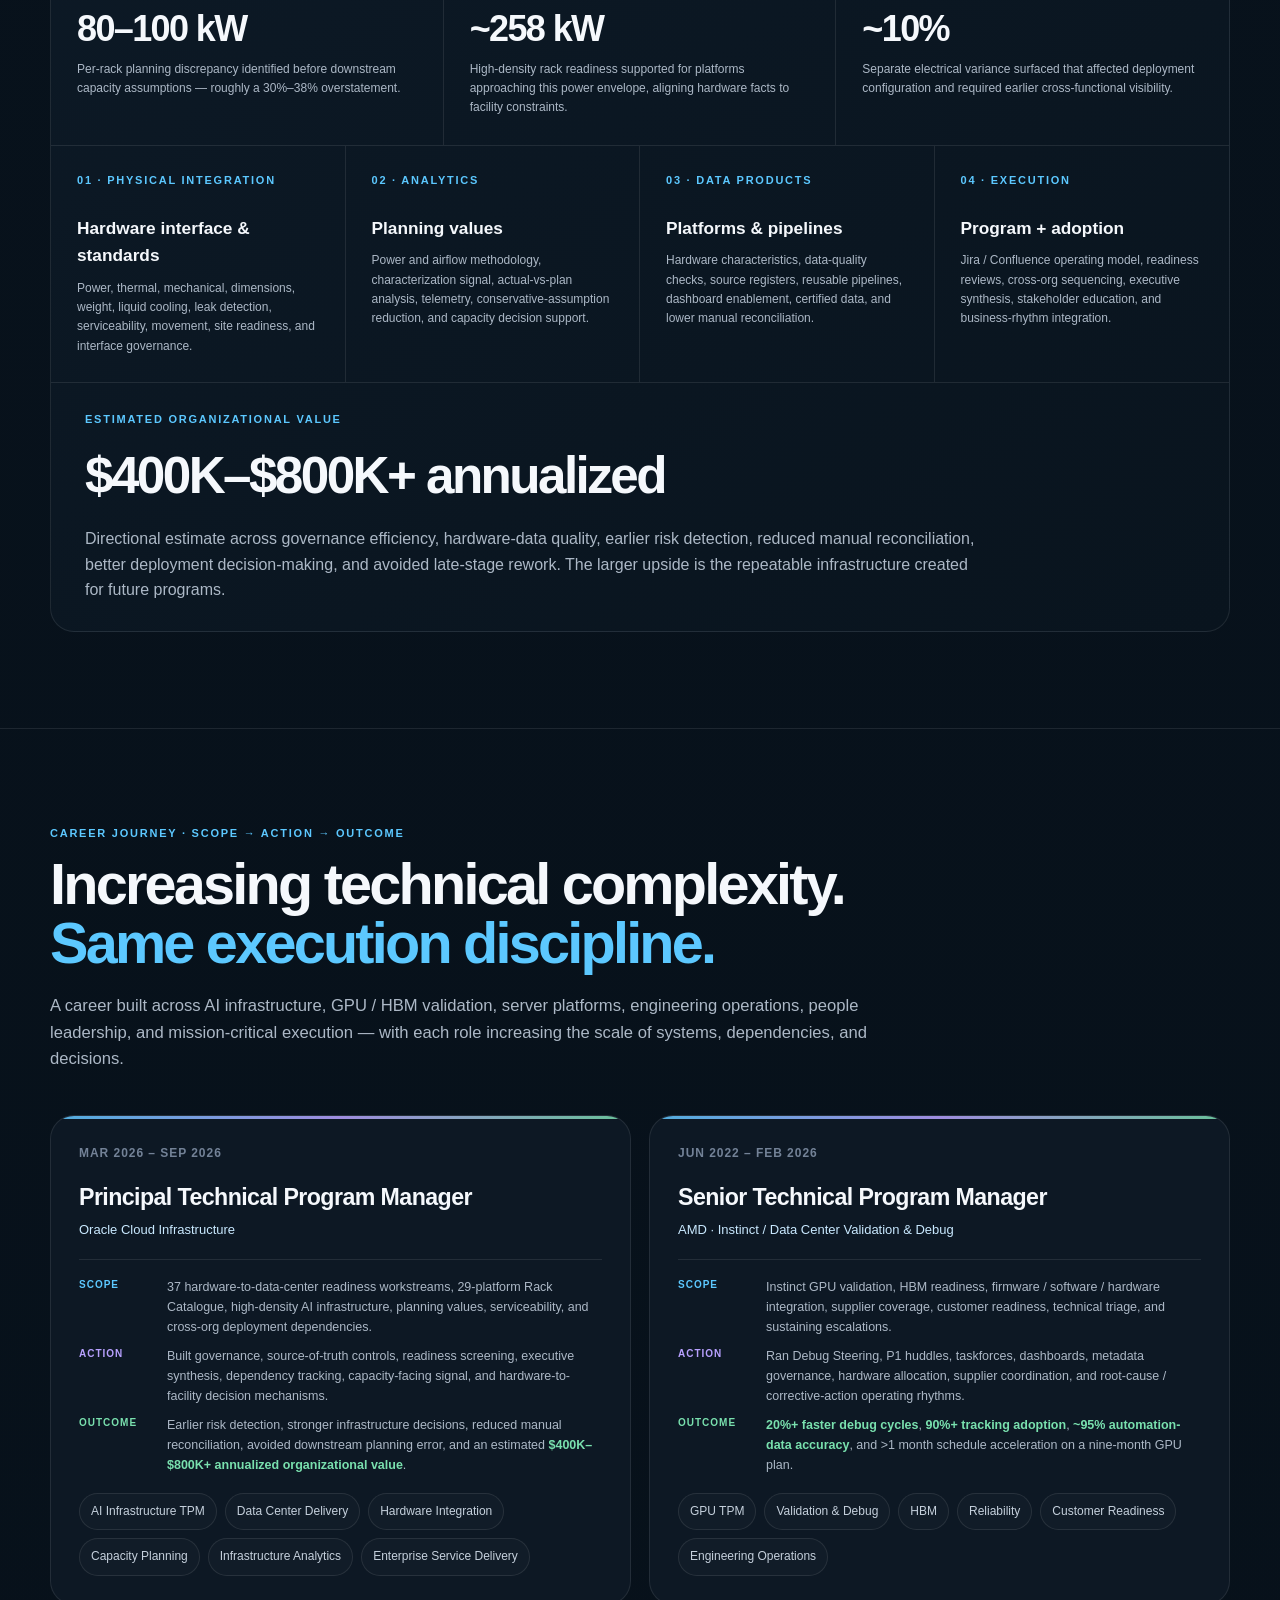
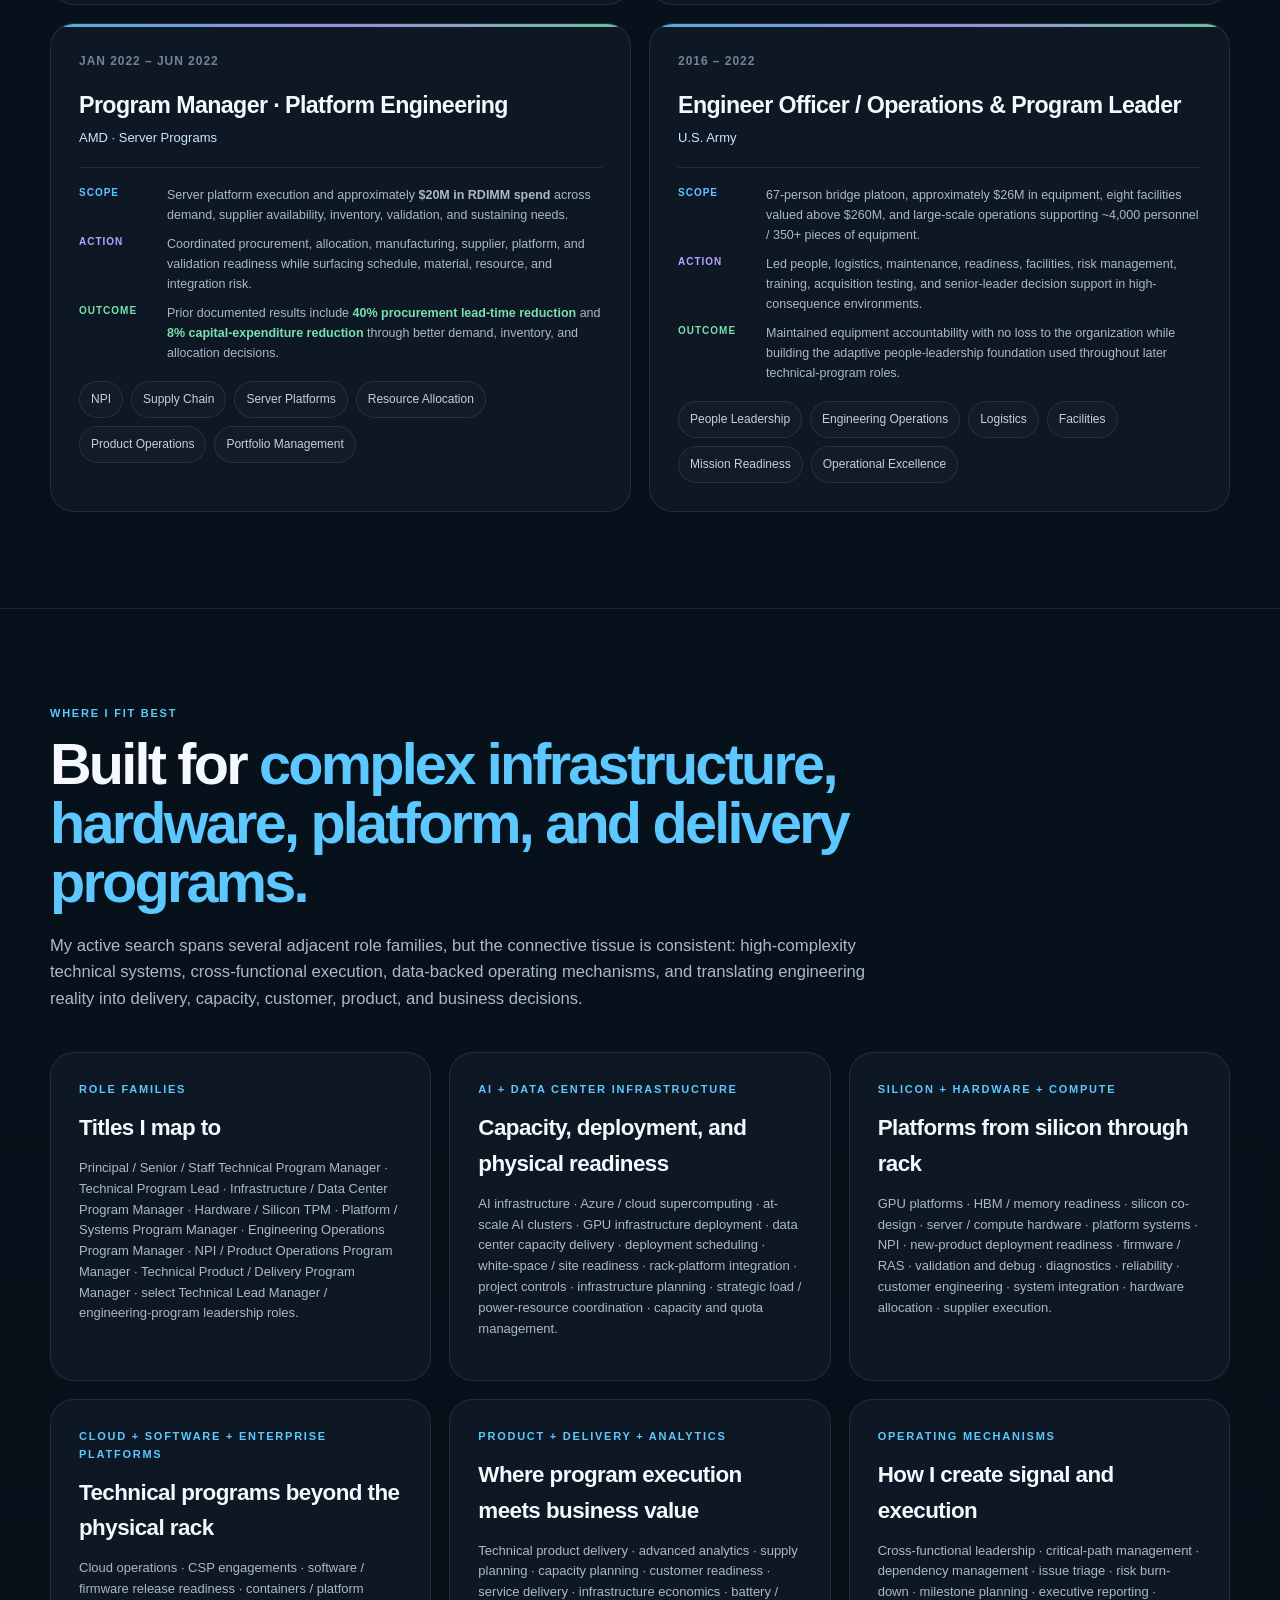
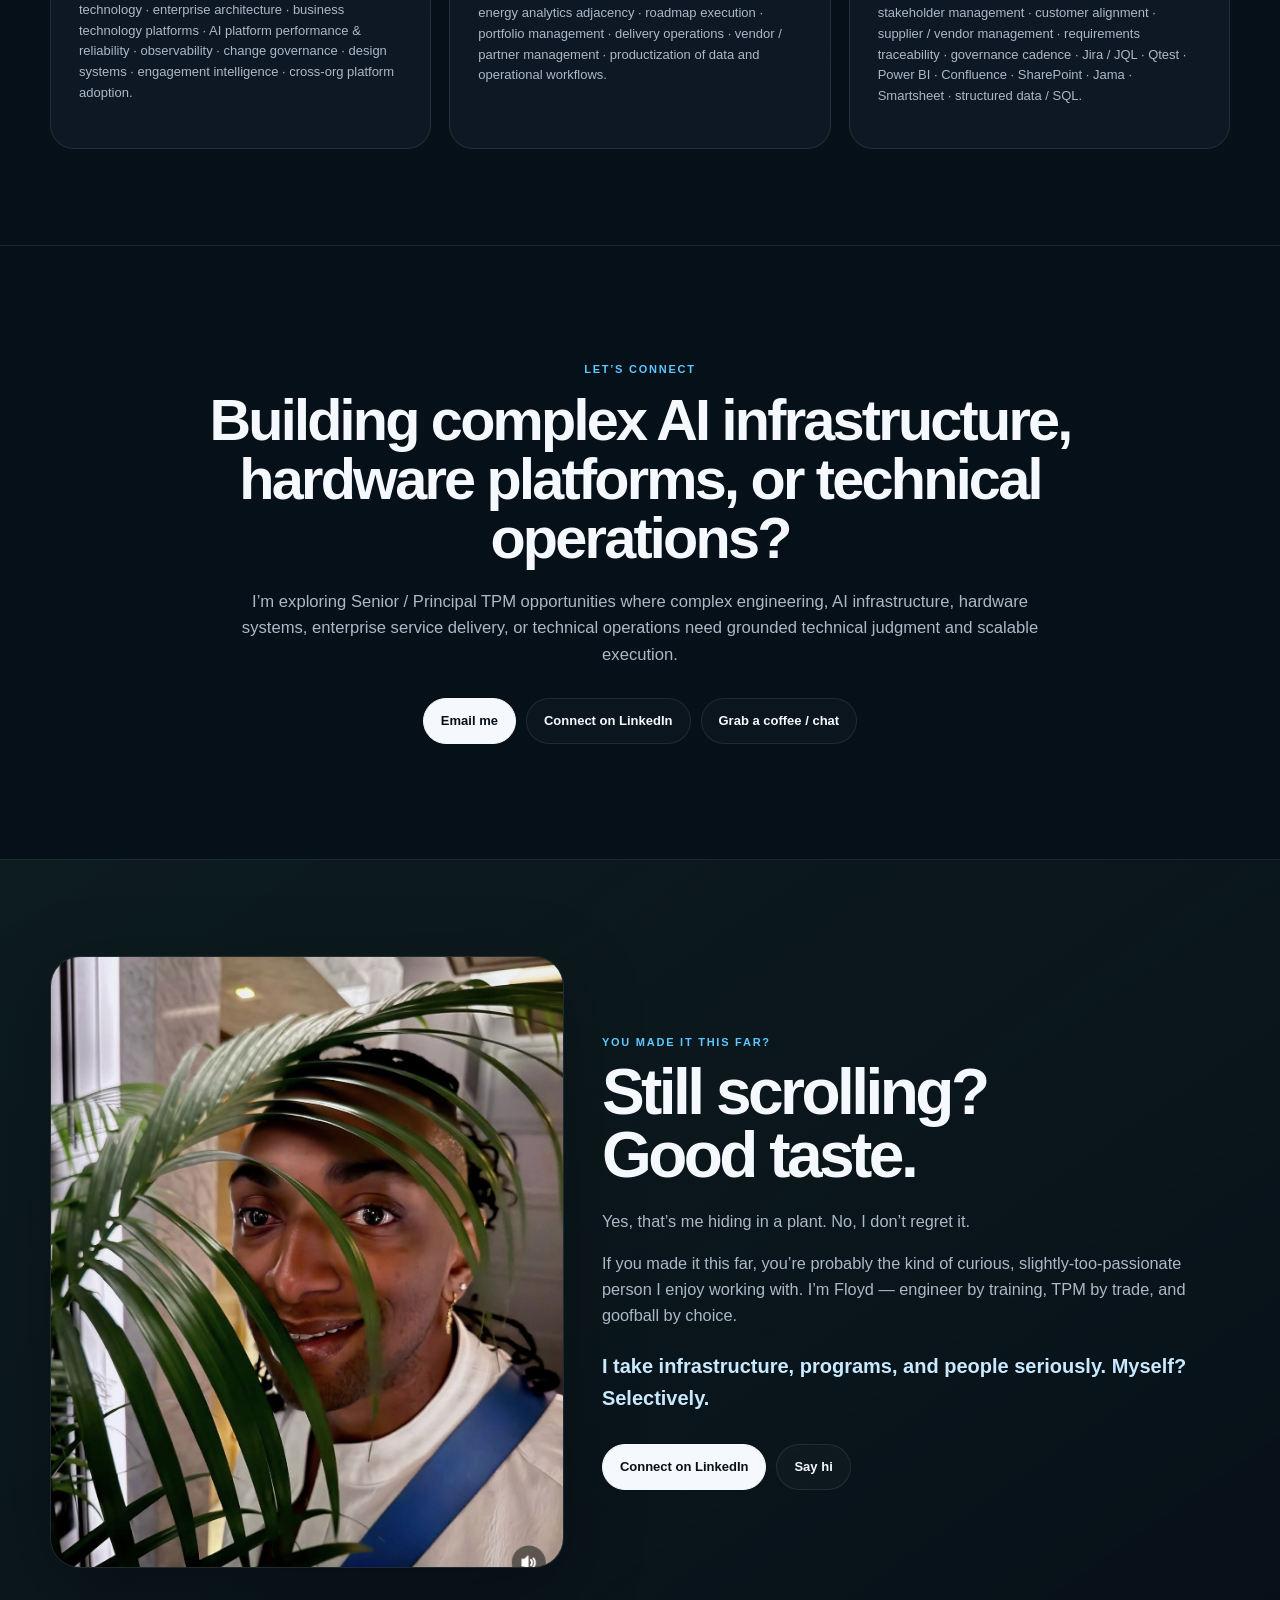
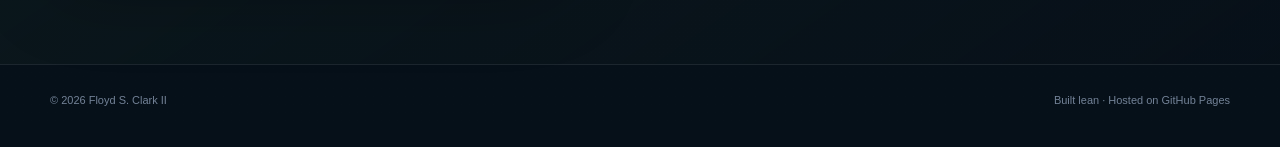
==== commit dd62f82e: "Build Signal Intelligence Lab review page" ====
--- a/index.html
+++ b/index.html
@@ -359,6 +359,7 @@
       <a href="#oci">OCI</a>
       <a href="#fit">Fit</a>
       <a href="#contact">Contact</a>
+      <a href="signal-intelligence/">Signal Lab</a>
     </div>
   </div>
 </nav>
@@ -374,6 +375,7 @@
         <p class="location">Austin, Texas · Open to California / Bay Area relocation</p>
         <div class="cta">
           <a class="btn primary" href="#impact">See impact</a>
+          <a class="btn" href="signal-intelligence/">Explore Signal Intelligence Lab</a>
           <a class="btn" href="https://www.linkedin.com/in/floyd-clark-meng-pmp-558619215" target="_blank" rel="noopener">LinkedIn</a>
           <a class="btn" href="mailto:floyd.clark.usma@gmail.com">Email</a>
         </div>
